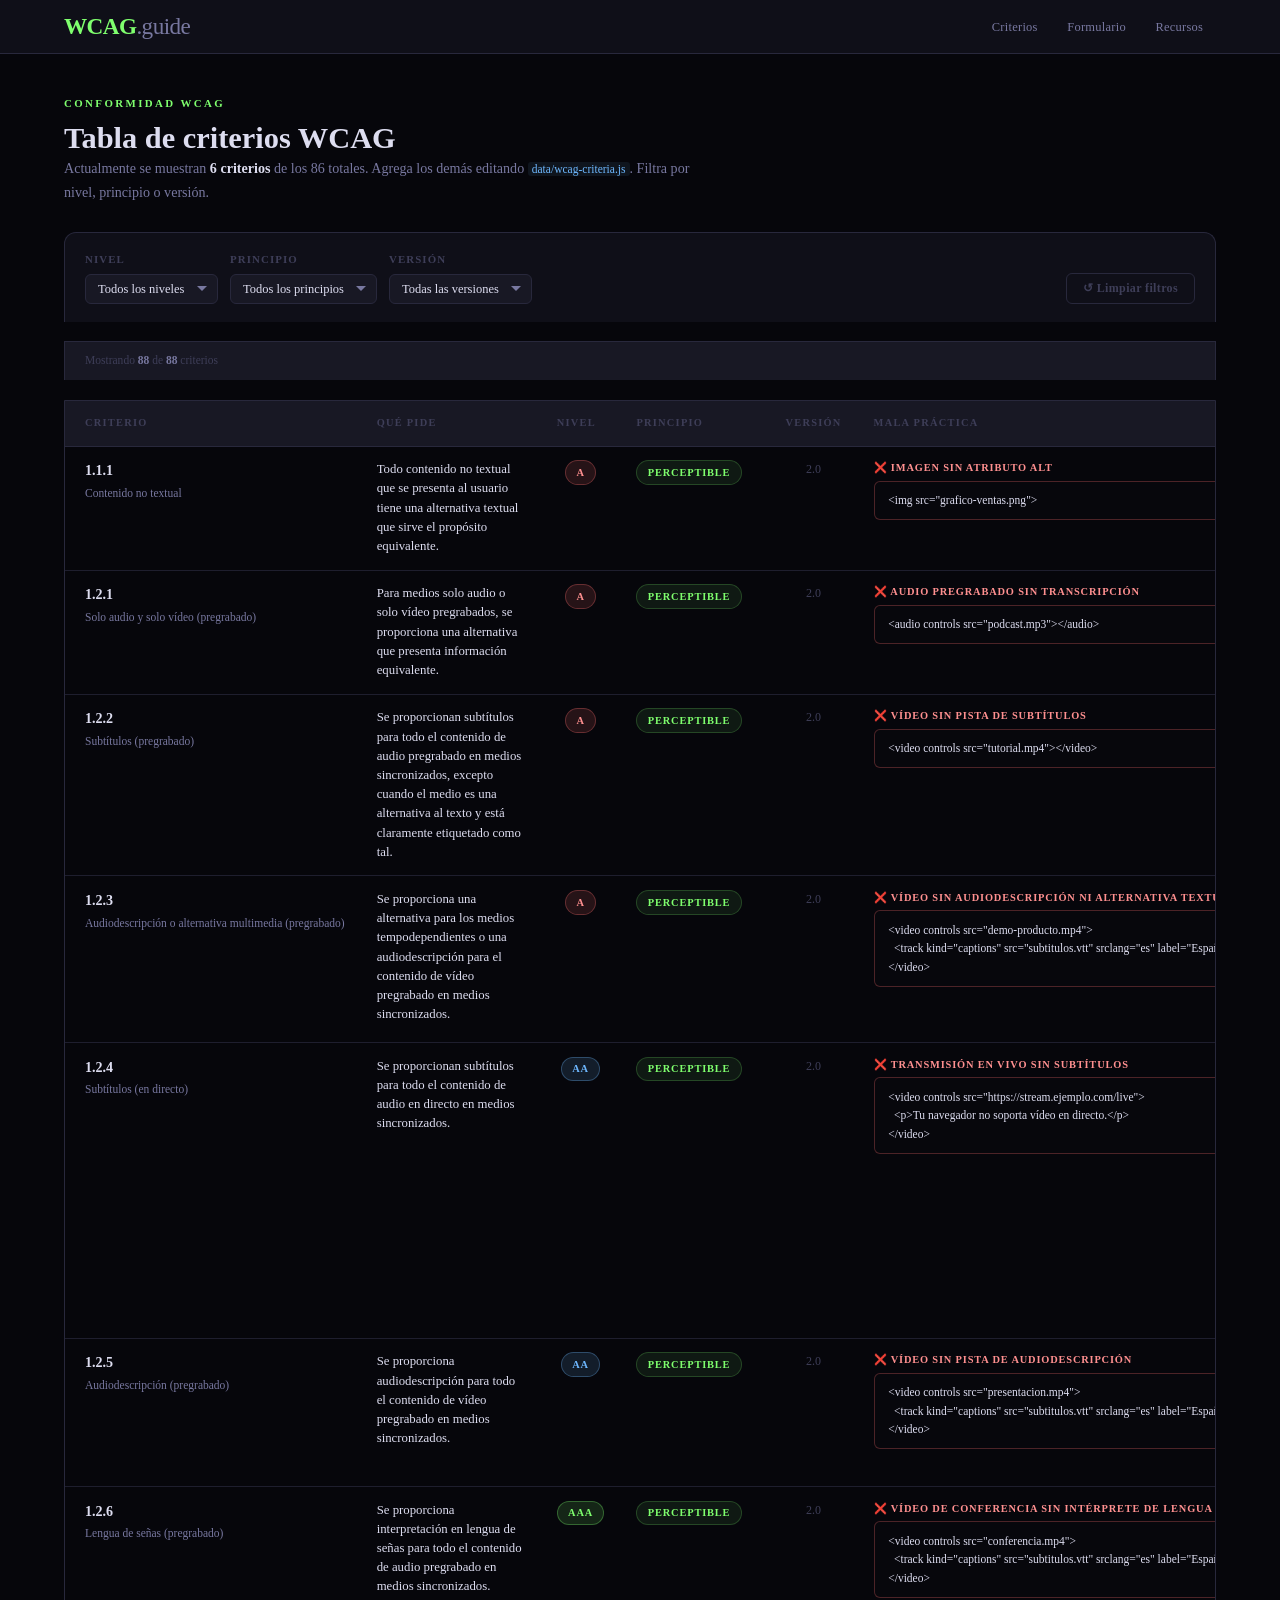
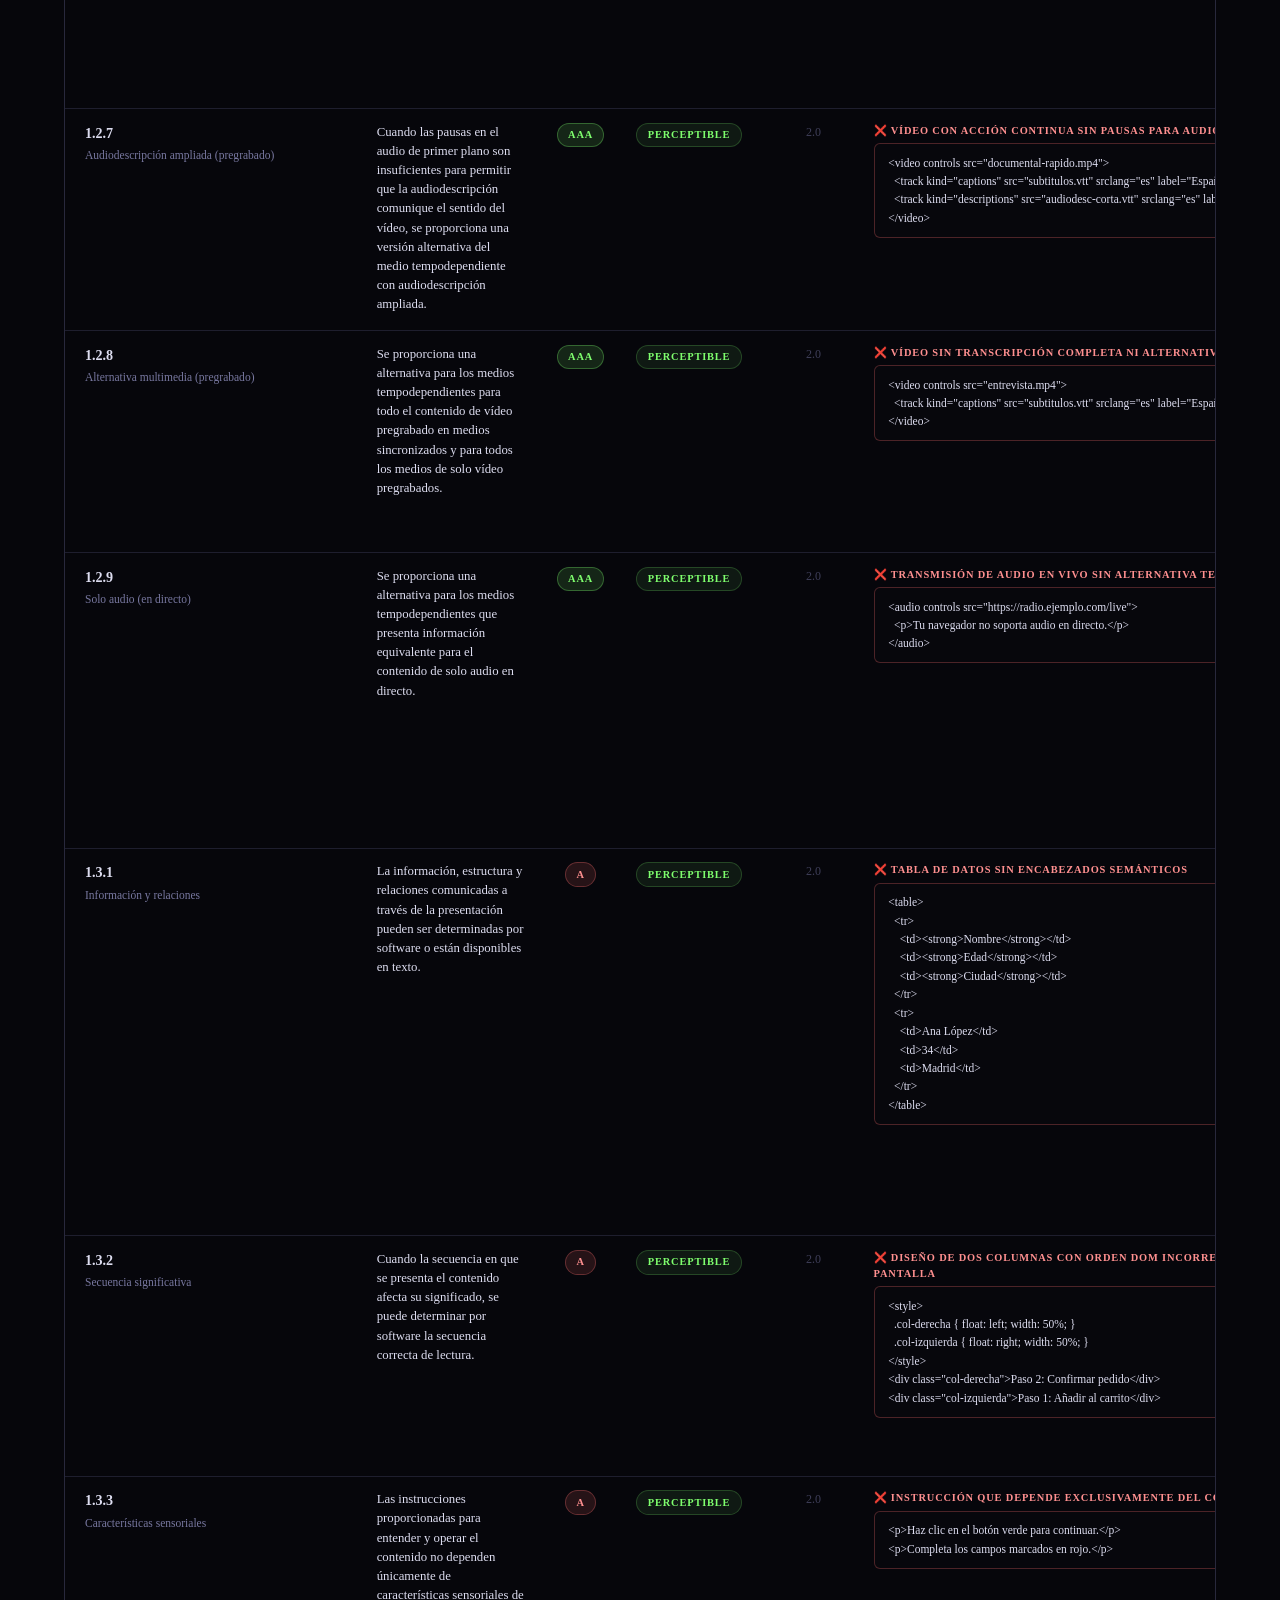
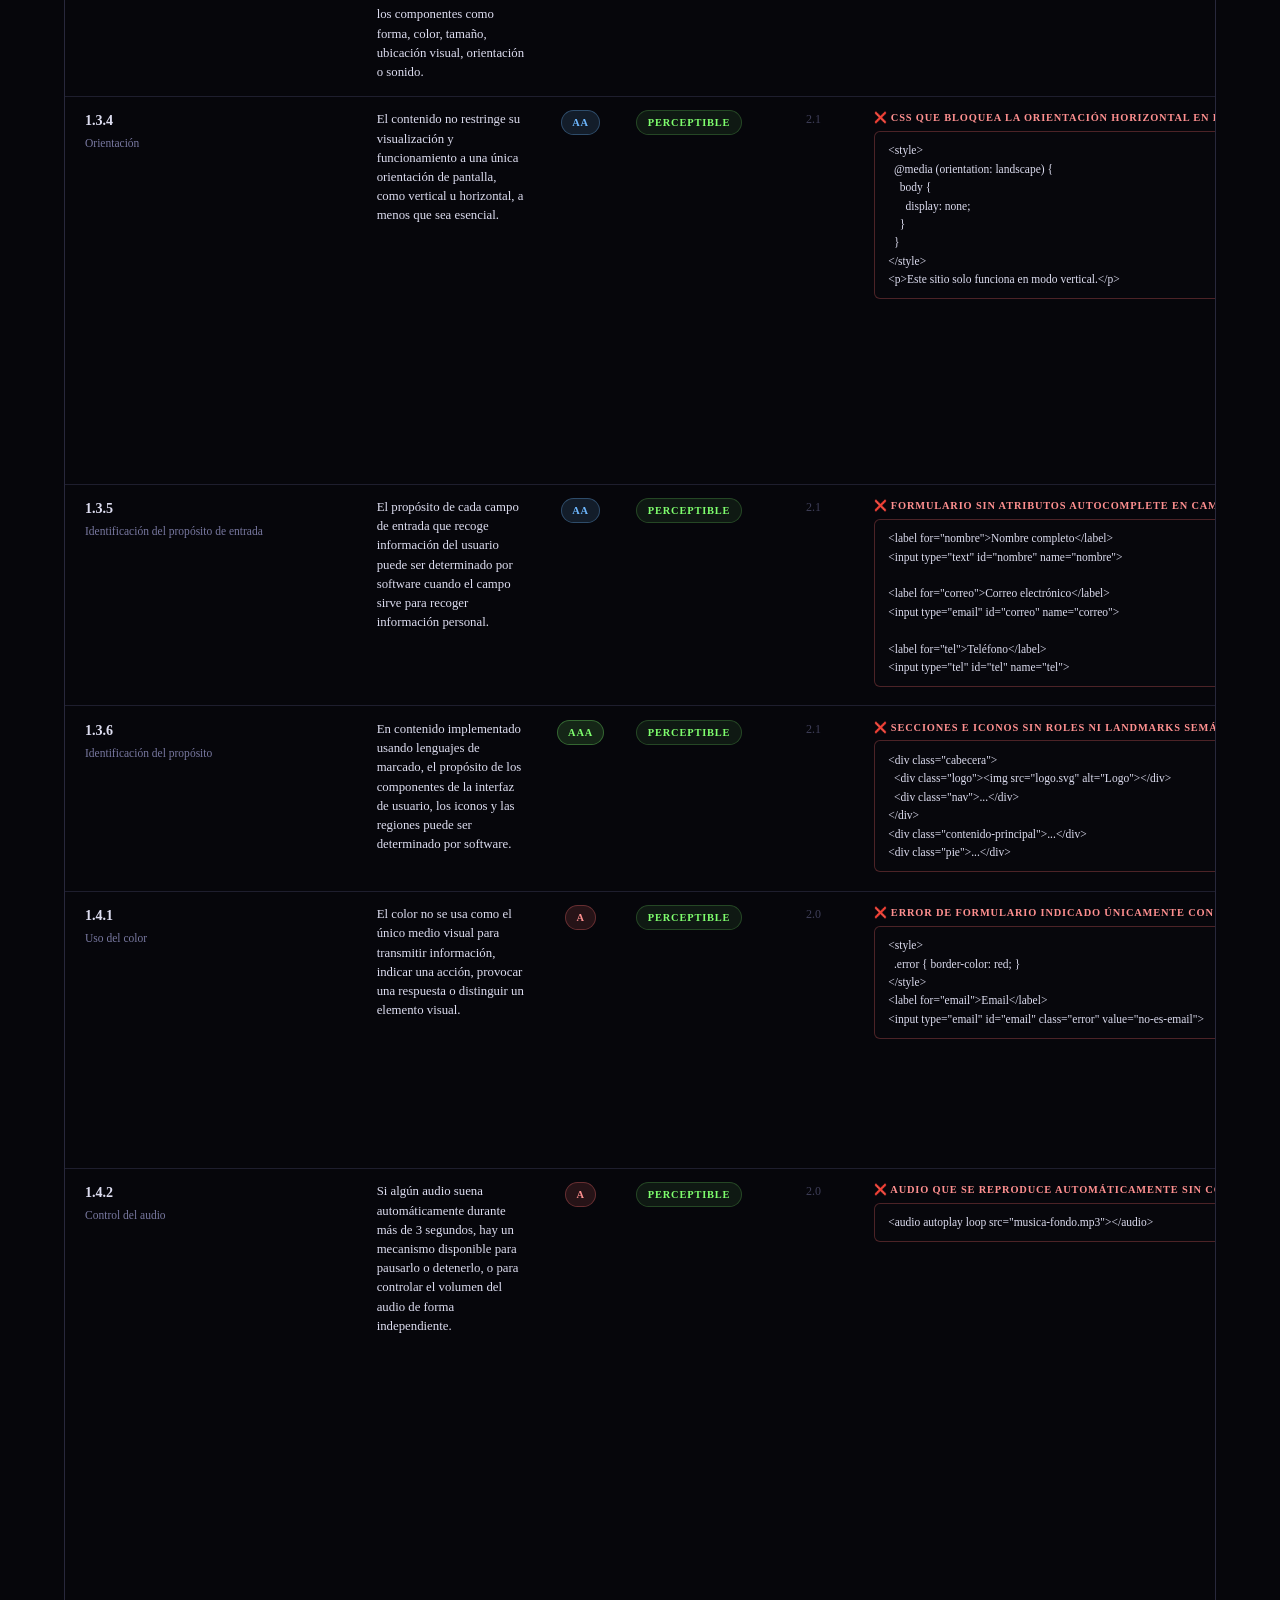
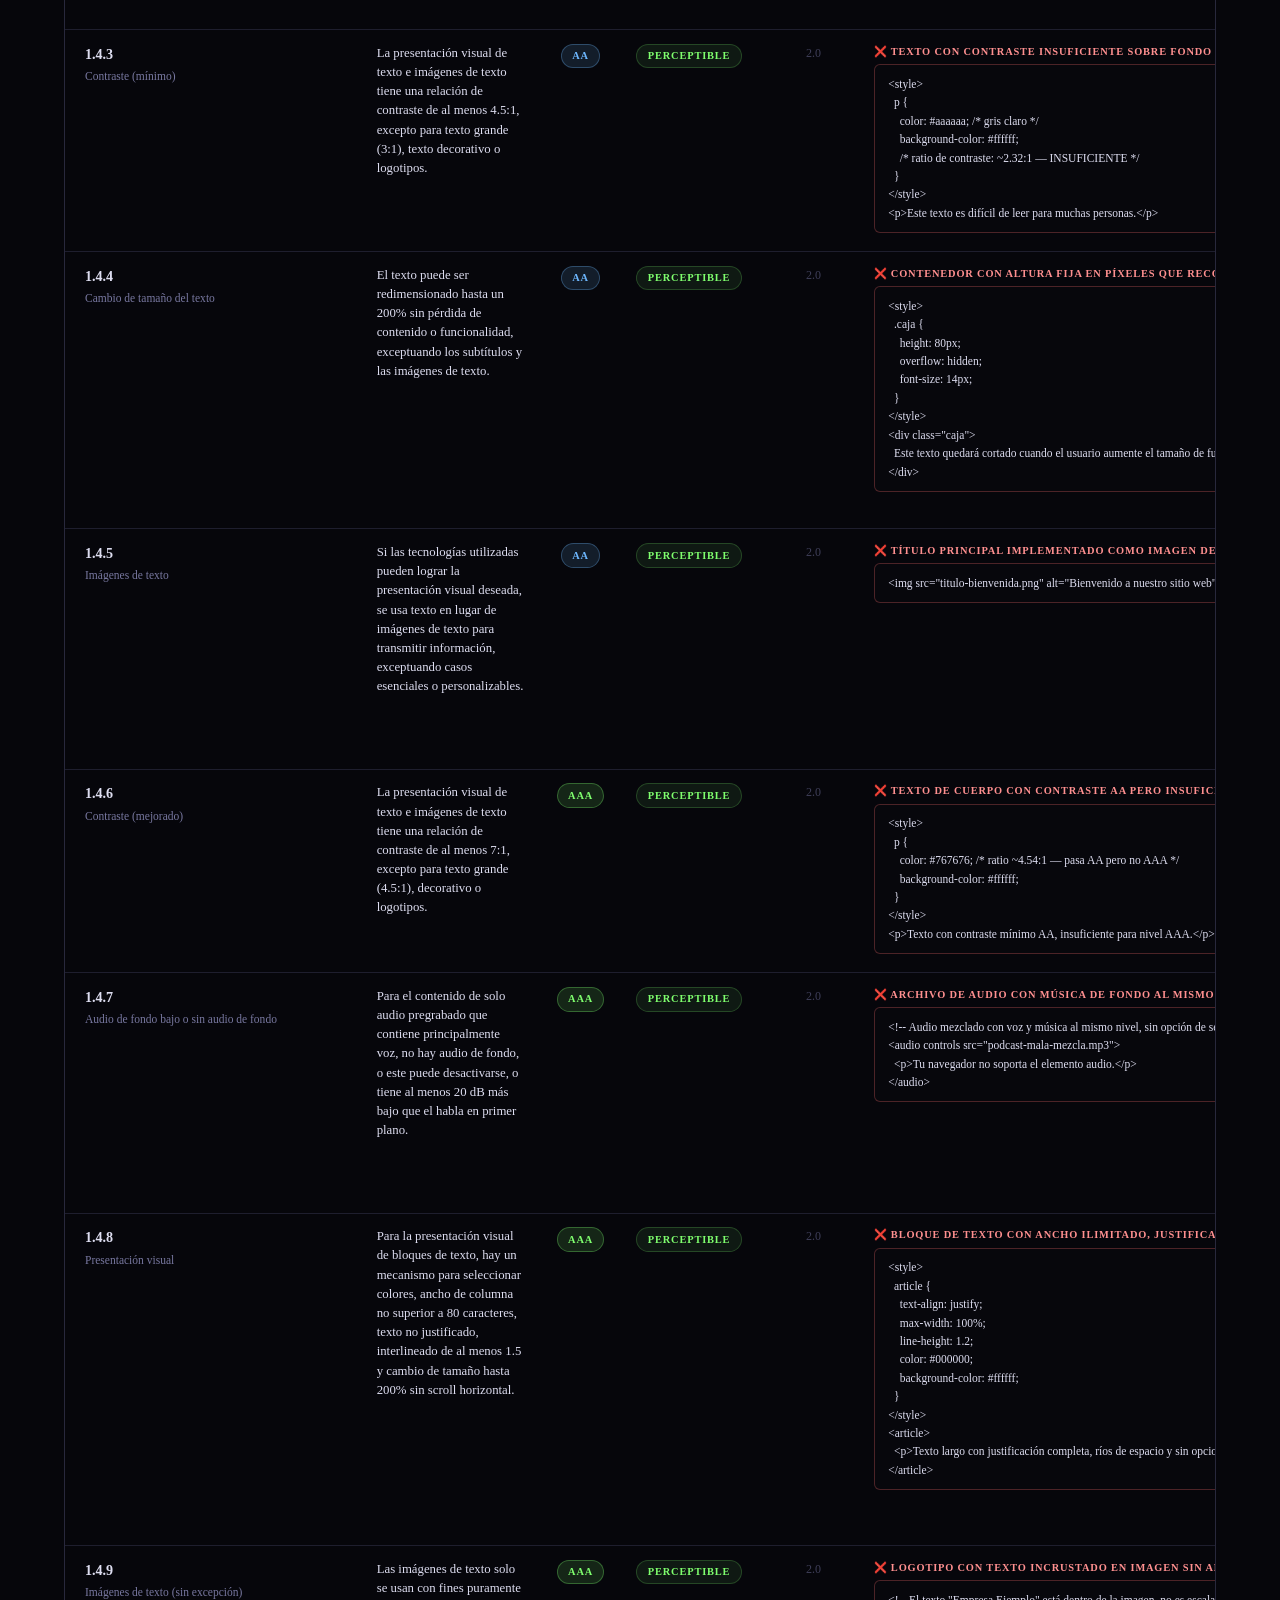
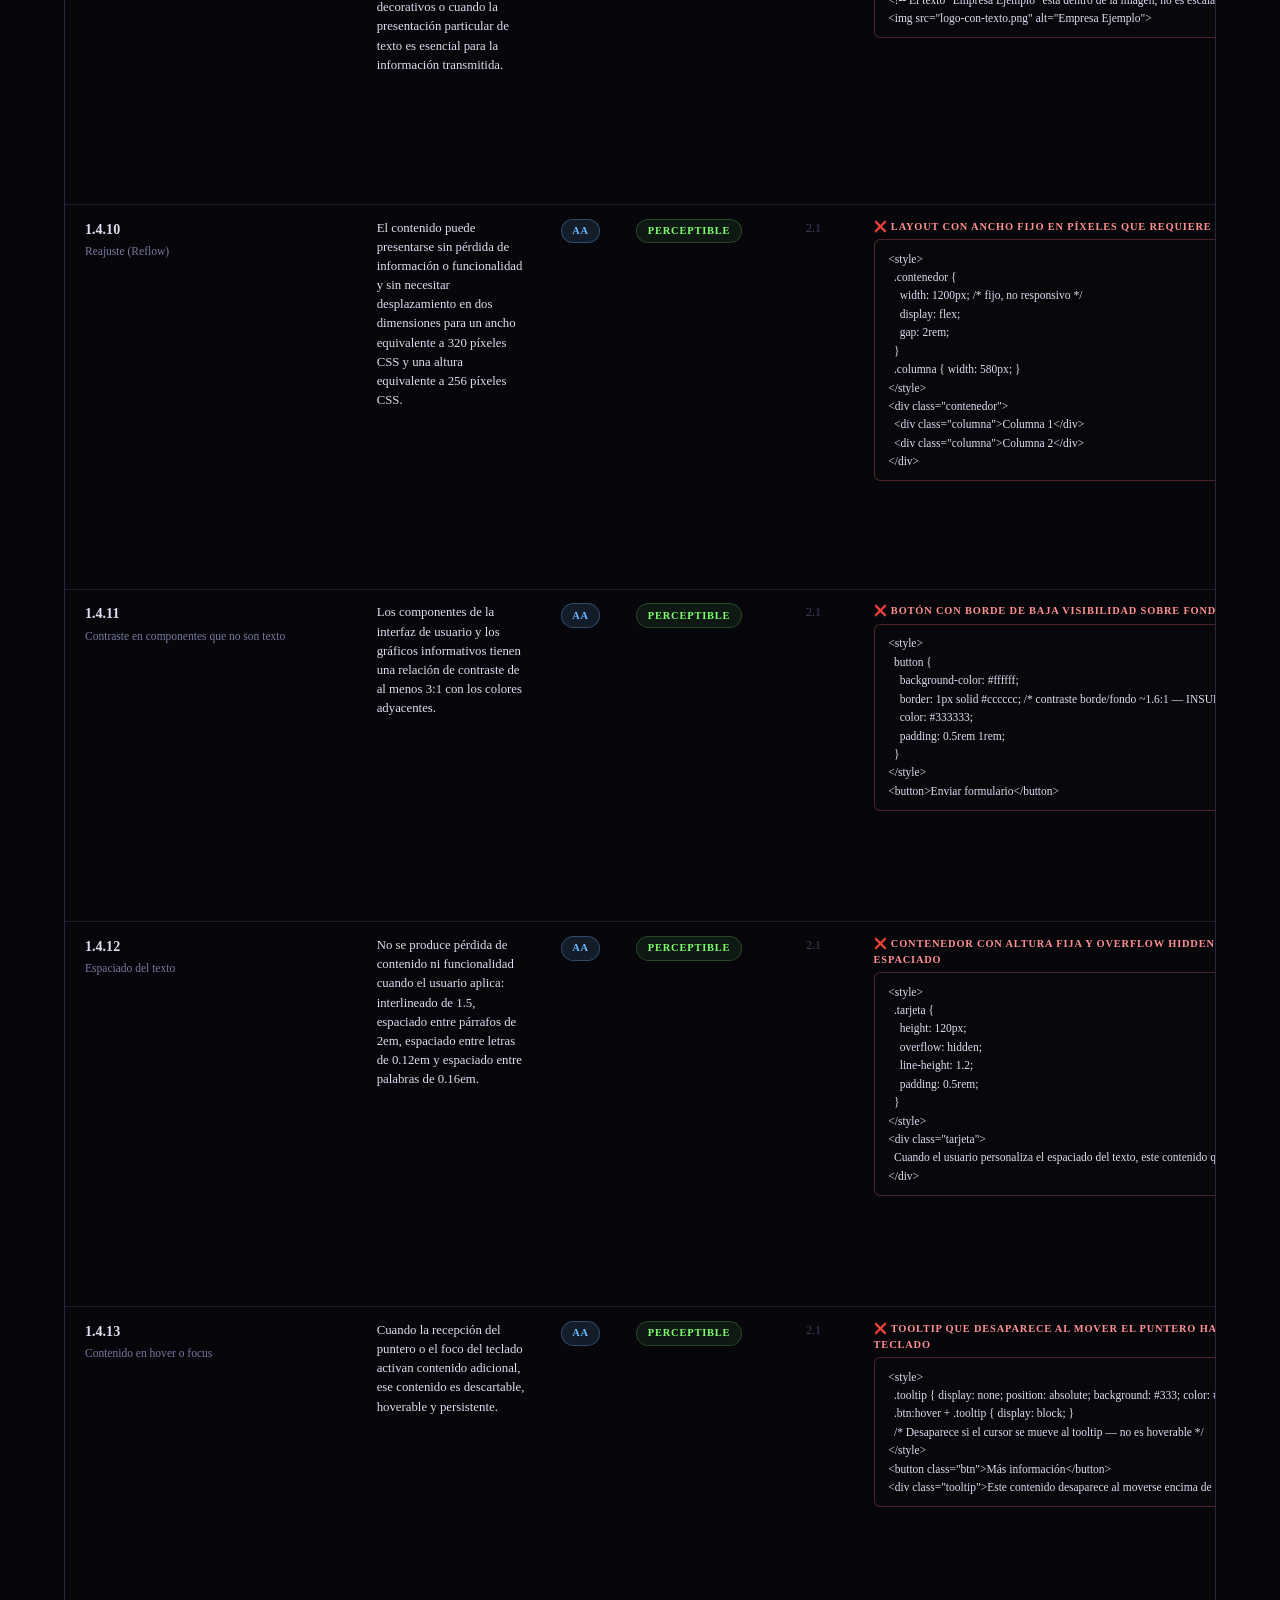
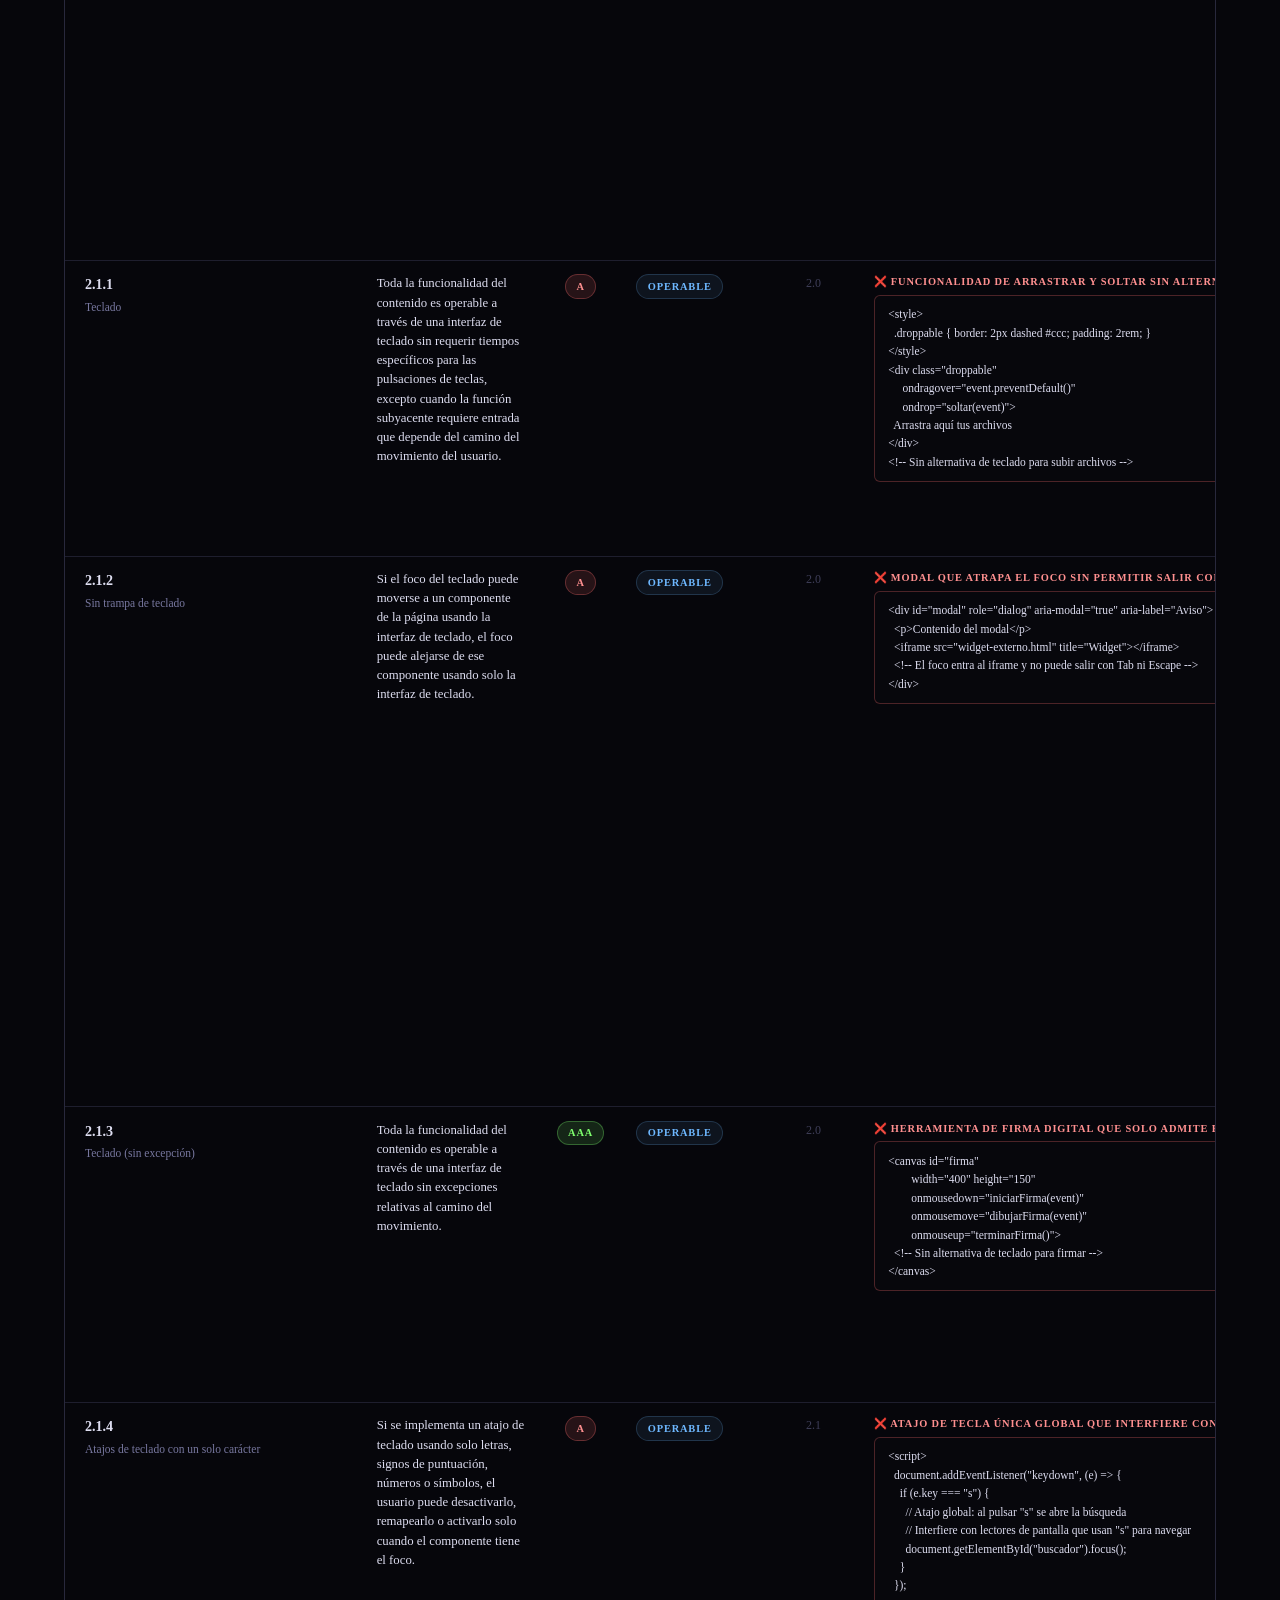
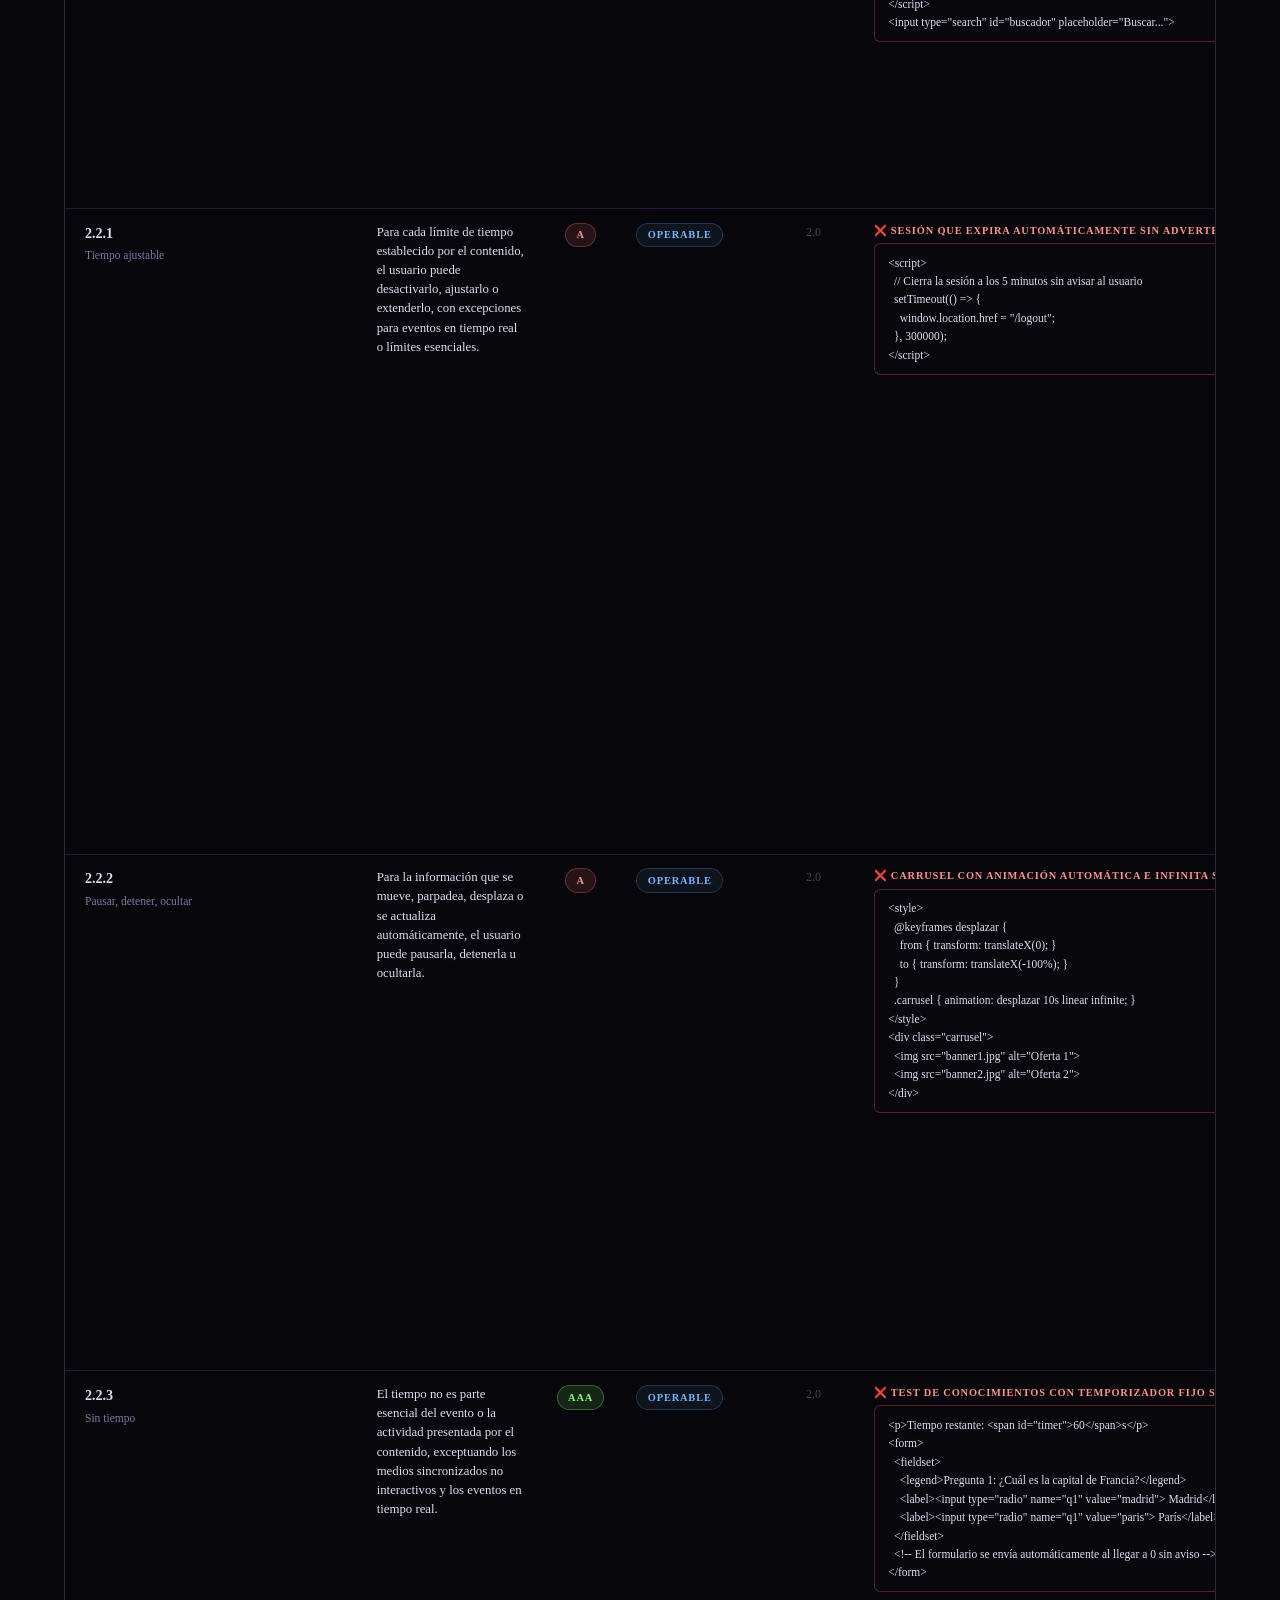
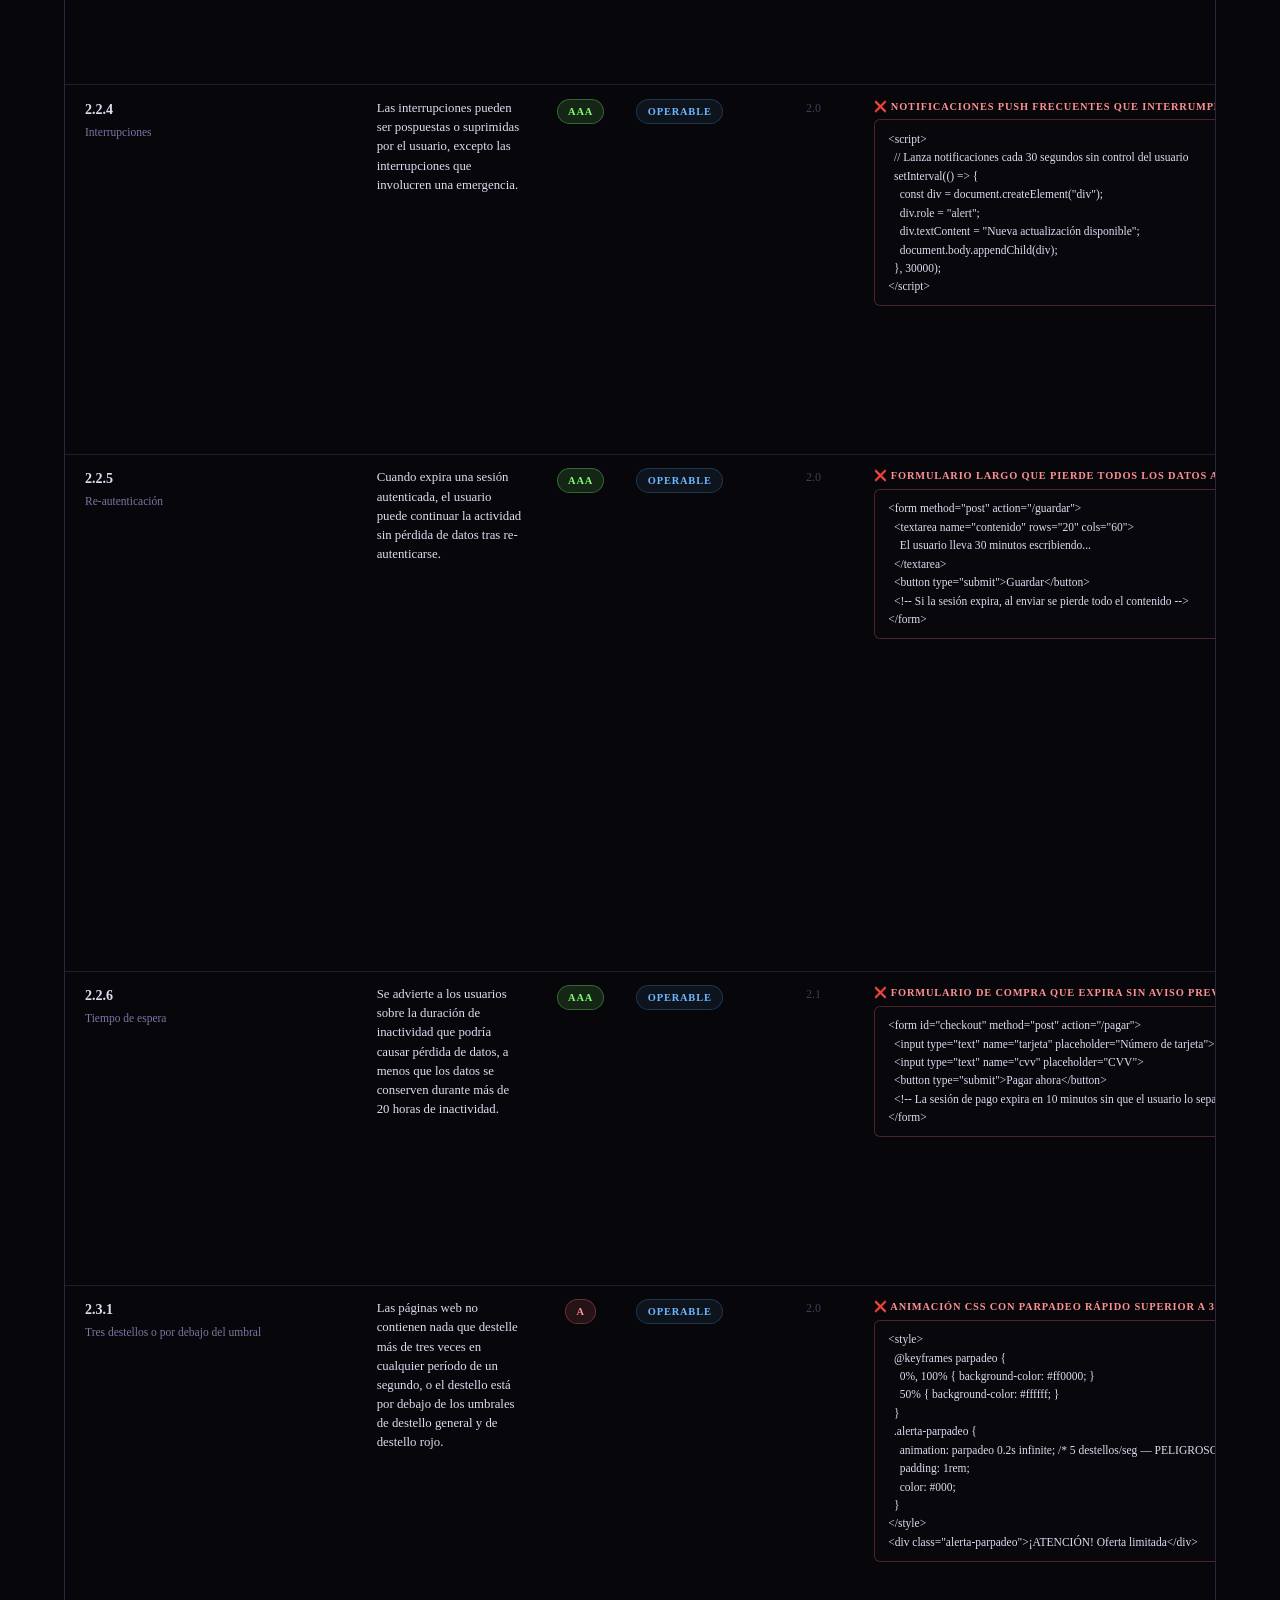
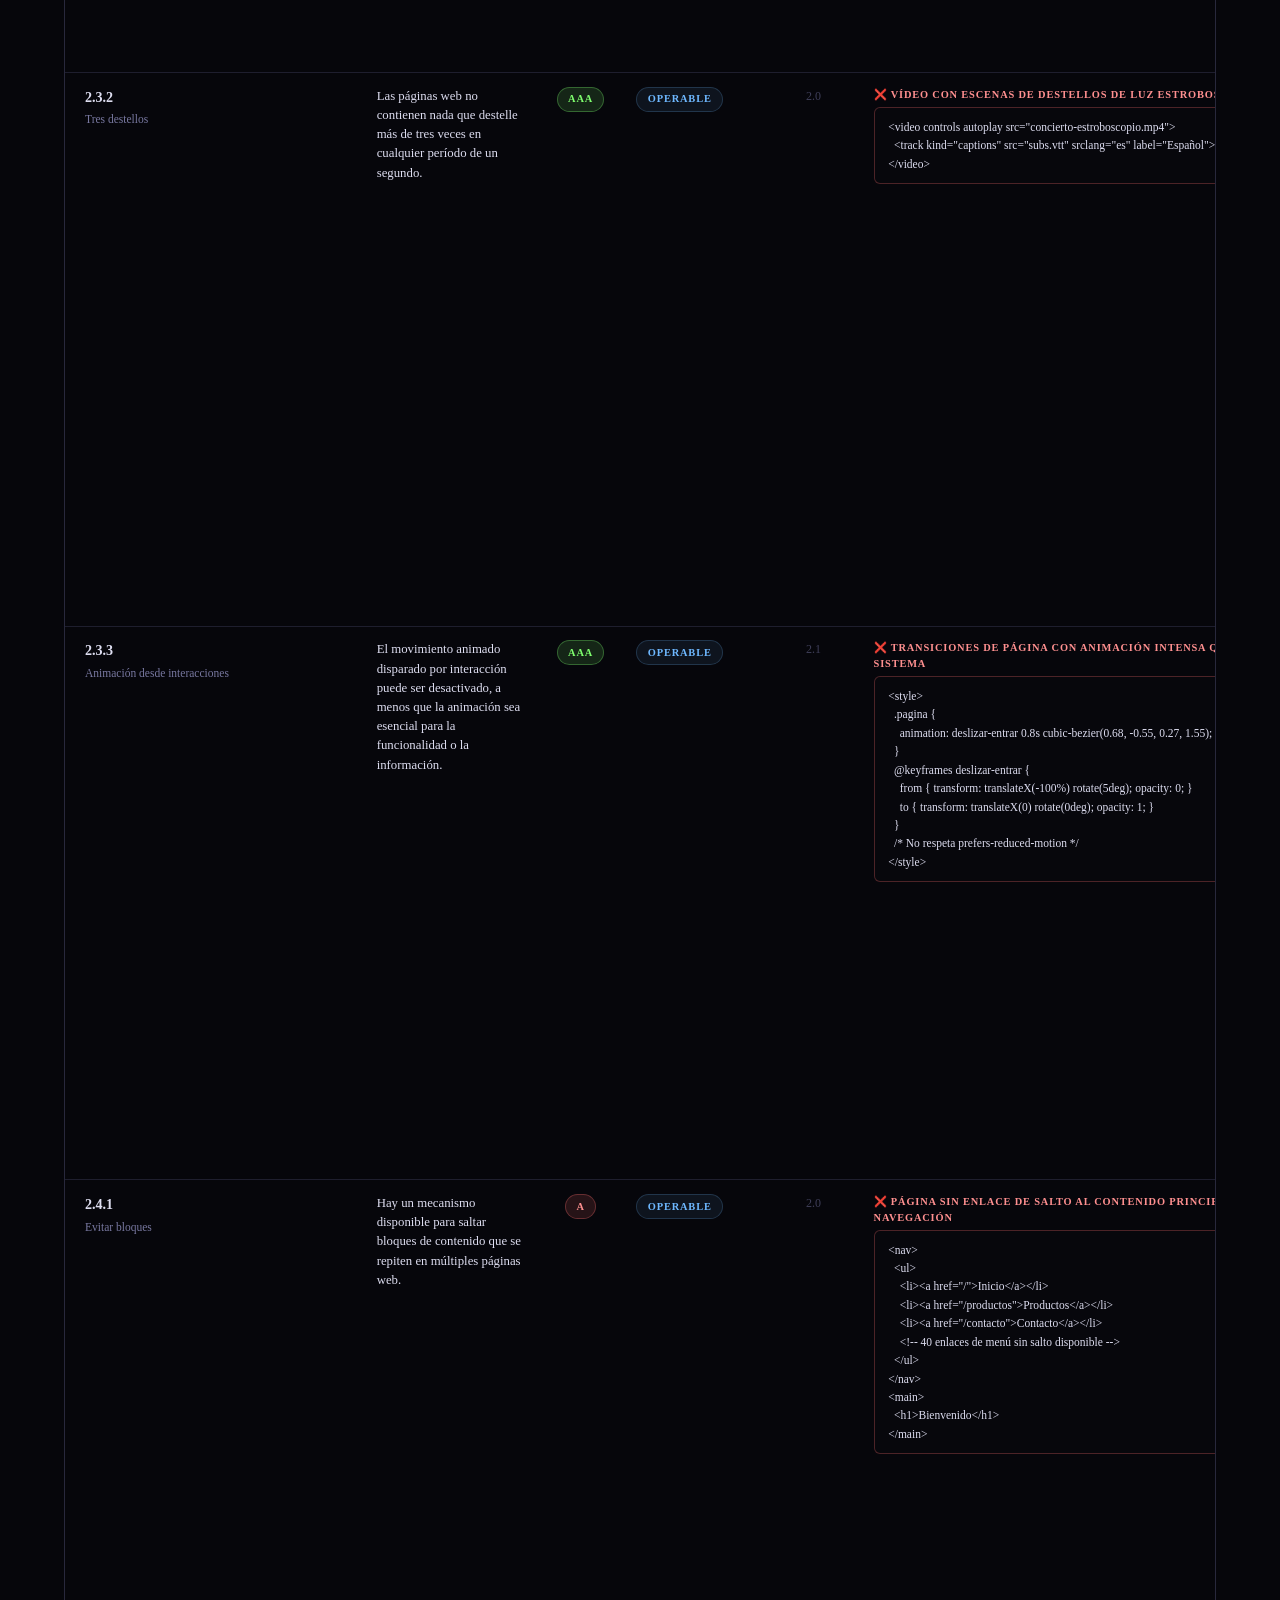
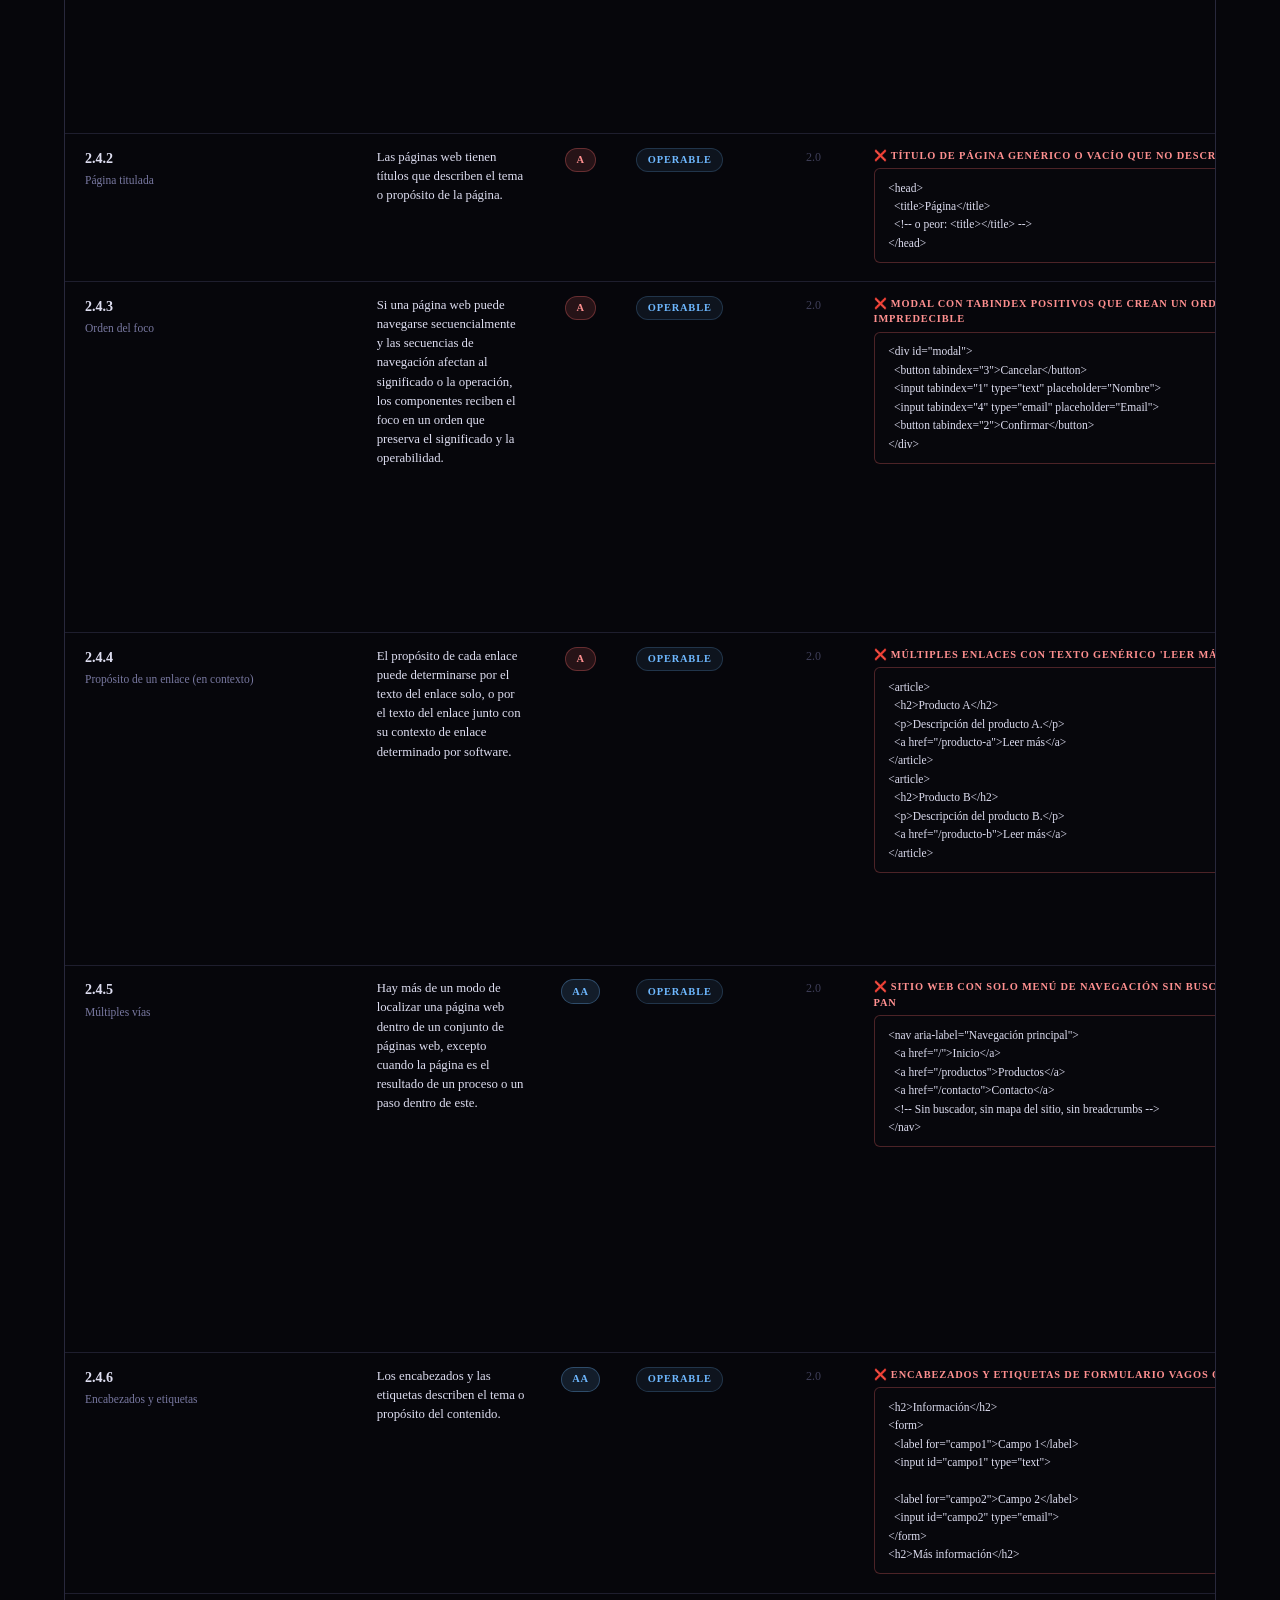
==== index.html @ 3e1c7b88 "Git" ====
<!DOCTYPE html>
<html lang="es">
<head>
  <meta charset="UTF-8" />
  <meta name="viewport" content="width=device-width, initial-scale=1.0" />
  <title>WCAG — Guía de Accesibilidad Web</title>
  <meta name="description" content="Guía interactiva de criterios WCAG con ejemplos de buenas y malas prácticas, filtros por nivel, principio y versión." />

  <!-- Fonts -->
  <link rel="preconnect" href="https://fonts.googleapis.com" />
  <link
    href="https://fonts.googleapis.com/css2?family=Space+Mono:wght@400;700&family=Fraunces:ital,opsz,wght@0,9..144,300;0,9..144,700;1,9..144,400&display=swap"
    rel="stylesheet"
  />

  <!-- CSS — orden importa -->
  <link rel="stylesheet" href="css/base.css" />
  <link rel="stylesheet" href="css/layout.css" />
  <link rel="stylesheet" href="css/components.css" />
  <link rel="stylesheet" href="css/table.css" />
</head>
<body>

  <!-- SKIP LINK (accesibilidad: salta la nav al contenido) -->
  <a class="skip-link" href="#main-content">Saltar al contenido principal</a>

  <!-- SLOTS — cada div se rellena via fetch() en loader.js -->
  <div id="slot-header"></div>

  <main id="main-content">
    <div id="slot-criterios"></div>
    <div id="slot-formulario"></div>
    <div id="slot-recursos"></div>
  </main>

  <div id="slot-footer"></div>

  <!--
    ORDEN DE SCRIPTS — importante:
    1. wcag-criteria.js  → define la constante global WCAG_CRITERIA
    2. filters.js        → lee WCAG_CRITERIA, renderiza filas, maneja filtros
    3. form.js           → maneja el formulario de contacto
    4. loader.js         → fetch de secciones HTML, llama a initFilters() e initForm()
  -->
  <script src="data/wcag-criteria.js"></script>
  <script src="js/filters.js"></script>
  <script src="js/form.js"></script>
  <script src="js/loader.js"></script>

</body>
</html>
---- css/base.css ----
/* ============================================================
   BASE.CSS — Variables, reset, tipografía global
   ============================================================ */

:root {
  /* Colores */
  --bg:          #06060b;
  --surface:     #0f0f18;
  --surface2:    #181824;
  --surface3:    #20202f;
  --border:      #28283c;
  --border-soft: #1e1e2e;

  --accent:      #7fff6e;   /* verde — Perceptible */
  --accent2:     #6eb8ff;   /* azul  — Operable    */
  --accent3:     #ff6e9c;   /* rosa  — Comprensible */
  --accent4:     #ffd46e;   /* oro   — Robusto      */
  --accent-dim:  rgba(127,255,110,.12);

  --text:        #ddddf0;
  --text-muted:  #7878a0;
  --text-dim:    #3e3e58;

  /* Tipografía */
  /* --font-mono:   'Space Mono', monospace;
  --font-serif:  'Fraunces', serif;  */
  --font-main: 'Outfit', sans-serif;

  /* Miscelánea */
  --radius:      6px;
  --radius-lg:   12px;
  --shadow:      0 8px 32px rgba(0,0,0,.55);
  --transition:  .2s ease;
}

/* Reset */
*, *::before, *::after {
  box-sizing: border-box;
  margin: 0;
  padding: 0;
}

html {
  scroll-behavior: smooth;
  -webkit-text-size-adjust: 100%;
}

body {
  background: var(--bg);
  color: var(--text);
  font-family: var(--font-mono);
  font-size: 15px;
  line-height: 1.7;
  min-height: 100vh;
}

/* Tipografía base */
h1 {
  font-family: var(--font-serif);
  font-size: clamp(2rem, 5vw, 3.4rem);
  font-weight: 700;
  line-height: 1.1;
  letter-spacing: -.02em;
}

h2 {
  font-family: var(--font-serif);
  font-size: clamp(1.3rem, 3vw, 1.9rem);
  font-weight: 700;
  line-height: 1.2;
  color: var(--text);
}

h3 {
  font-size: .95rem;
  font-weight: 700;
  color: var(--accent2);
  letter-spacing: .02em;
}

p {
  color: var(--text-muted);
  margin-bottom: .75rem;
}

p:last-child { margin-bottom: 0; }

a {
  color: var(--accent2);
  text-decoration: none;
  transition: color var(--transition);
}
a:hover { text-decoration: underline; }
a:focus-visible {
  outline: 2px solid var(--accent2);
  outline-offset: 3px;
  border-radius: 3px;
}

code {
  font-family: var(--font-mono);
  font-size: .82em;
  background: rgba(110,184,255,.08);
  color: var(--accent2);
  padding: .1em .35em;
  border-radius: 3px;
}

/* Utilidades */
.sr-only {
  position: absolute;
  width: 1px; height: 1px;
  padding: 0; margin: -1px;
  overflow: hidden;
  clip: rect(0,0,0,0);
  white-space: nowrap;
  border: 0;
}

.section-label {
  display: block;
  font-size: .68rem;
  letter-spacing: .22em;
  text-transform: uppercase;
  color: var(--accent);
  margin-bottom: .5rem;
  font-weight: 700;
}

/* Skip link */
.skip-link {
  position: absolute;
  top: -120px;
  left: 1rem;
  background: var(--accent);
  color: #000;
  padding: .6rem 1.3rem;
  border-radius: var(--radius);
  font-weight: 700;
  font-family: var(--font-mono);
  font-size: .85rem;
  z-index: 9999;
  transition: top .2s;
}
.skip-link:focus {
  top: 1rem;
  outline: 3px solid var(--accent2);
  outline-offset: 3px;
  text-decoration: none;
}

/* Loading skeleton */
.loading-slot {
  min-height: 120px;
  background: linear-gradient(90deg, var(--surface) 25%, var(--surface2) 50%, var(--surface) 75%);
  background-size: 200% 100%;
  animation: shimmer 1.4s infinite;
  border-radius: var(--radius-lg);
  margin: 1rem 0;
}
@keyframes shimmer {
  0%   { background-position: 200% 0; }
  100% { background-position: -200% 0; }
}
---- css/layout.css ----
/* ============================================================
   LAYOUT.CSS — Header, nav, main, footer, section wrappers
   ============================================================ */

/* ── Header ── */
.site-header {
  background: var(--surface);
  border-bottom: 1px solid var(--border);
  position: sticky;
  top: 0;
  z-index: 100;
  backdrop-filter: blur(10px);
}

.header-inner {
  max-width: 1200px;
  margin: 0 auto;
  padding: .85rem 1.5rem;
  display: flex;
  align-items: center;
  justify-content: space-between;
  gap: 1rem;
  flex-wrap: wrap;
}

.site-logo {
  font-family: var(--font-serif);
  font-size: 1.45rem;
  font-weight: 700;
  color: var(--accent);
  text-decoration: none;
  letter-spacing: -.025em;
  line-height: 1;
}
.site-logo:hover { text-decoration: none; color: var(--accent); }
.site-logo span { color: var(--text-muted); font-weight: 300; }

.site-nav ul {
  list-style: none;
  display: flex;
  gap: .25rem;
  flex-wrap: wrap;
}

.site-nav a {
  color: var(--text-muted);
  text-decoration: none;
  padding: .35rem .8rem;
  border-radius: var(--radius);
  font-size: .78rem;
  letter-spacing: .02em;
  transition: color var(--transition), background var(--transition);
}
.site-nav a:hover {
  color: var(--accent);
  background: rgba(127,255,110,.07);
  text-decoration: none;
}
.site-nav a:focus-visible {
  outline: 2px solid var(--accent);
  outline-offset: 2px;
  color: var(--accent);
}

/* ── Main ── */
#main-content {
  max-width: 1200px;
  margin: 0 auto;
  padding: 2.5rem 1.5rem 5rem;
  display: flex;
  flex-direction: column;
  gap: 4rem;
}

/* ── Section ── */
.page-section {
  display: flex;
  flex-direction: column;
  gap: 1.2rem;
}

.section-header {
  margin-bottom: .5rem;
}
.section-header p {
  max-width: 640px;
  font-size: .88rem;
}

/* ── Footer ── */
.site-footer {
  background: var(--surface);
  border-top: 1px solid var(--border);
  padding: 2.5rem 1.5rem;
}

.footer-inner {
  max-width: 1200px;
  margin: 0 auto;
  display: flex;
  flex-direction: column;
  align-items: center;
  gap: .75rem;
  text-align: center;
}

.footer-inner p {
  font-size: .78rem;
  color: var(--text-dim);
  margin: 0;
}

.footer-links {
  display: flex;
  gap: 1.5rem;
  flex-wrap: wrap;
  justify-content: center;
}

.footer-links a {
  font-size: .78rem;
  color: var(--text-muted);
}
.footer-links a:hover { color: var(--accent2); }

.footer-badge {
  display: inline-flex;
  align-items: center;
  gap: .4rem;
  background: var(--surface2);
  border: 1px solid var(--border);
  border-radius: 999px;
  padding: .3rem .9rem;
  font-size: .7rem;
  color: var(--text-dim);
}

@media (max-width: 640px) {
  .header-inner { padding: .75rem 1rem; }
  #main-content  { padding: 1.5rem 1rem 4rem; }
}
---- css/components.css ----
/* ============================================================
   COMPONENTS.CSS — Botones, formulario, cards, badges, links
   ============================================================ */

/* ── Botones ── */
.btn {
  display: inline-flex;
  align-items: center;
  justify-content: center;
  gap: .4rem;
  cursor: pointer;
  border: none;
  border-radius: var(--radius);
  padding: .65rem 1.5rem;
  font-family: var(--font-mono);
  font-size: .82rem;
  font-weight: 700;
  letter-spacing: .03em;
  text-decoration: none;
  transition: background var(--transition), transform .12s, box-shadow var(--transition), border-color var(--transition);
  white-space: nowrap;
}
.btn:focus-visible {
  outline: 3px solid var(--accent);
  outline-offset: 3px;
}

.btn-primary {
  background: var(--accent);
  color: #000;
}
.btn-primary:hover {
  background: #a0ff92;
  transform: translateY(-1px);
  box-shadow: 0 6px 20px rgba(127,255,110,.28);
  text-decoration: none;
  color: #000;
}

.btn-secondary {
  background: transparent;
  color: var(--text-muted);
  border: 1px solid var(--border);
}
.btn-secondary:hover {
  border-color: var(--text-muted);
  color: var(--text);
  text-decoration: none;
}

.btn-ghost {
  background: transparent;
  color: var(--text-dim);
  border: 1px solid var(--border);
  font-size: .75rem;
  padding: .45rem 1rem;
}
.btn-ghost:hover {
  border-color: var(--accent3);
  color: var(--accent3);
}
.btn-ghost:focus-visible { outline-color: var(--accent3); }

.btn-row {
  display: flex;
  gap: .75rem;
  flex-wrap: wrap;
  align-items: center;
}

/* ── Card ── */
.card {
  background: var(--surface);
  border: 1px solid var(--border);
  border-radius: var(--radius-lg);
  padding: 1.75rem;
  transition: border-color var(--transition);
}
.card:hover { border-color: var(--border-soft); }

/* ── Form ── */
.form-grid {
  display: grid;
  grid-template-columns: 1fr 1fr;
  gap: 1.25rem;
}
@media (max-width: 580px) {
  .form-grid { grid-template-columns: 1fr; }
}

.field {
  display: flex;
  flex-direction: column;
  gap: .4rem;
}
.field-full { grid-column: 1 / -1; }

.field label {
  font-size: .75rem;
  font-weight: 700;
  letter-spacing: .06em;
  color: var(--text-muted);
  text-transform: uppercase;
}

.field input,
.field select,
.field textarea {
  background: var(--surface2);
  border: 1px solid var(--border);
  border-radius: var(--radius);
  padding: .65rem .95rem;
  color: var(--text);
  font-family: var(--font-mono);
  font-size: .85rem;
  transition: border-color var(--transition), box-shadow var(--transition);
  width: 100%;
}
.field input::placeholder,
.field textarea::placeholder { color: var(--text-dim); }

.field input:focus,
.field select:focus,
.field textarea:focus {
  outline: none;
  border-color: var(--accent2);
  box-shadow: 0 0 0 3px rgba(110,184,255,.18);
}

.field input[aria-invalid="true"],
.field textarea[aria-invalid="true"] {
  border-color: var(--accent3);
  box-shadow: 0 0 0 3px rgba(255,110,156,.15);
}

.field textarea {
  resize: vertical;
  min-height: 100px;
}

.field select {
  cursor: pointer;
  appearance: none;
  background-image: url("data:image/svg+xml,%3Csvg xmlns='http://www.w3.org/2000/svg' width='12' height='12' viewBox='0 0 12 12'%3E%3Cpath fill='%237878a0' d='M6 8L1 3h10z'/%3E%3C/svg%3E");
  background-repeat: no-repeat;
  background-position: right .85rem center;
  padding-right: 2.2rem;
}

.field .hint {
  font-size: .7rem;
  color: var(--text-dim);
  line-height: 1.4;
}

.field .field-error {
  font-size: .72rem;
  color: var(--accent3);
  display: none;
}
.field .field-error.visible { display: block; }

.required-note {
  font-size: .75rem;
  color: var(--text-muted);
  margin-bottom: 1.2rem;
}
.req-star { color: var(--accent3); }

.form-success {
  display: none;
  background: rgba(127,255,110,.09);
  border: 1px solid rgba(127,255,110,.28);
  border-radius: var(--radius);
  padding: 1rem 1.25rem;
  color: var(--accent);
  font-size: .85rem;
  margin-top: 1rem;
}
.form-success.visible { display: block; }

/* ── Badges ── */
.badge {
  display: inline-block;
  padding: .22rem .65rem;
  border-radius: 999px;
  font-size: .65rem;
  font-weight: 700;
  letter-spacing: .08em;
  text-transform: uppercase;
  white-space: nowrap;
}
.badge-a   { background: rgba(255,110,110,.13); color: #ff9090; border: 1px solid rgba(255,110,110,.3); }
.badge-aa  { background: rgba(110,184,255,.13); color: var(--accent2); border: 1px solid rgba(110,184,255,.3); }
.badge-aaa { background: rgba(127,255,110,.13); color: var(--accent); border: 1px solid rgba(127,255,110,.3); }

.badge-perceptible  { background: rgba(127,255,110,.08); color: var(--accent);  border: 1px solid rgba(127,255,110,.2); }
.badge-operable     { background: rgba(110,184,255,.08); color: var(--accent2); border: 1px solid rgba(110,184,255,.2); }
.badge-comprensible { background: rgba(255,110,156,.08); color: var(--accent3); border: 1px solid rgba(255,110,156,.2); }
.badge-robusto      { background: rgba(255,212,110,.08); color: var(--accent4); border: 1px solid rgba(255,212,110,.2); }

/* ── Resource links grid ── */
.links-grid {
  display: grid;
  grid-template-columns: repeat(auto-fill, minmax(210px, 1fr));
  gap: 1rem;
}

.resource-link {
  display: flex;
  align-items: center;
  gap: .75rem;
  padding: 1rem 1.1rem;
  background: var(--surface);
  border: 1px solid var(--border);
  border-radius: var(--radius);
  color: var(--accent2);
  text-decoration: none;
  font-size: .82rem;
  transition: border-color var(--transition), transform .15s, background var(--transition);
}
.resource-link:hover {
  border-color: var(--accent2);
  transform: translateY(-2px);
  background: rgba(110,184,255,.05);
  text-decoration: none;
}
.resource-link:focus-visible {
  outline: 2px solid var(--accent2);
  outline-offset: 3px;
}
.resource-link .r-icon {
  font-size: 1.25rem;
  flex-shrink: 0;
  line-height: 1;
}
.resource-link .r-label { line-height: 1.3; }
.resource-link .r-sub {
  display: block;
  font-size: .68rem;
  color: var(--text-dim);
  margin-top: .1rem;
}

/* ── Code snippet ── */
.code-snippet {
  background: #07070c;
  border: 1px solid var(--border);
  border-radius: var(--radius);
  padding: .6rem .85rem;
  font-size: .72rem;
  font-family: var(--font-mono);
  overflow-x: auto;
  white-space: pre;
  line-height: 1.6;
  margin: .3rem 0;
}
.code-bad  { border-color: rgba(255,110,110,.28); }
.code-good { border-color: rgba(127,255,110,.28); }

.code-label {
  font-size: .65rem;
  letter-spacing: .08em;
  text-transform: uppercase;
  margin-bottom: .25rem;
  font-weight: 700;
}
.code-label-bad  { color: #ff9090; }
.code-label-good { color: var(--accent); }

/* ── Tag / pill ── */
.tag {
  display: inline-block;
  background: var(--surface2);
  border: 1px solid var(--border);
  border-radius: 999px;
  padding: .2rem .65rem;
  font-size: .68rem;
  color: var(--text-muted);
  letter-spacing: .04em;
}
---- css/table.css ----
/* ============================================================
   TABLE.CSS — Tabla de criterios WCAG, filtros, paginación
   ============================================================ */

/* ── Filters bar ── */
.filters-bar {
  display: flex;
  gap: .75rem;
  flex-wrap: wrap;
  align-items: flex-end;
  padding: 1.1rem 1.25rem;
  background: var(--surface);
  border: 1px solid var(--border);
  border-radius: var(--radius-lg) var(--radius-lg) 0 0;
  border-bottom: none;
}

.filter-group {
  display: flex;
  flex-direction: column;
  gap: .3rem;
}
.filter-group label {
  font-size: .68rem;
  font-weight: 700;
  letter-spacing: .1em;
  text-transform: uppercase;
  color: var(--text-dim);
}
.filter-group select {
  background: var(--surface2);
  border: 1px solid var(--border);
  border-radius: var(--radius);
  padding: .45rem .75rem;
  color: var(--text);
  font-family: var(--font-mono);
  font-size: .78rem;
  cursor: pointer;
  appearance: none;
  background-image: url("data:image/svg+xml,%3Csvg xmlns='http://www.w3.org/2000/svg' width='10' height='10' viewBox='0 0 10 10'%3E%3Cpath fill='%237878a0' d='M5 7L0 2h10z'/%3E%3C/svg%3E");
  background-repeat: no-repeat;
  background-position: right .65rem center;
  padding-right: 2rem;
  min-width: 130px;
  transition: border-color var(--transition);
}
.filter-group select:focus {
  outline: none;
  border-color: var(--accent2);
  box-shadow: 0 0 0 2px rgba(110,184,255,.18);
}

.filters-actions {
  display: flex;
  gap: .5rem;
  align-items: flex-end;
  margin-left: auto;
}

/* ── Results meta bar ── */
.results-meta {
  display: flex;
  align-items: center;
  justify-content: space-between;
  flex-wrap: wrap;
  gap: .5rem;
  padding: .6rem 1.25rem;
  background: var(--surface2);
  border: 1px solid var(--border);
  border-bottom: none;
  font-size: .72rem;
  color: var(--text-dim);
}
.results-meta strong { color: var(--text-muted); }

/* ── Table wrapper ── */
.table-wrap {
  overflow-x: auto;
  border: 1px solid var(--border);
  border-radius: 0 0 var(--radius-lg) var(--radius-lg);
}

/* ── Table ── */
.criteria-table {
  width: 100%;
  border-collapse: collapse;
  font-size: .8rem;
}

.criteria-table thead {
  background: var(--surface2);
  position: sticky;
  top: 0;
  z-index: 2;
}
.criteria-table thead th {
  padding: .85rem 1rem;
  text-align: left;
  font-size: .65rem;
  font-weight: 700;
  letter-spacing: .12em;
  text-transform: uppercase;
  color: var(--text-dim);
  border-bottom: 1px solid var(--border);
  white-space: nowrap;
}
.criteria-table thead th:first-child { padding-left: 1.25rem; }

.criteria-table tbody tr {
  border-bottom: 1px solid var(--border-soft);
  transition: background .15s;
}
.criteria-table tbody tr:last-child { border-bottom: none; }
.criteria-table tbody tr:hover { background: var(--surface2); }
.criteria-table tbody tr[hidden] { display: none; }

.criteria-table tbody td {
  padding: .85rem 1rem;
  vertical-align: top;
  line-height: 1.5;
}
.criteria-table tbody td:first-child { padding-left: 1.25rem; }

/* Col widths */
.col-id       { width: 110px; white-space: nowrap; }
.col-que-pide { min-width: 180px; }
.col-nivel    { width: 70px;  text-align: center; }
.col-principio{ width: 130px; }
.col-version  { width: 70px;  text-align: center; font-size: .75rem; color: var(--text-dim); }
.col-mala     { width: 190px; }
.col-buena    { width: 190px; }
.col-recurso  { width: 90px;  white-space: nowrap; }

.criterio-id {
  font-weight: 700;
  font-size: .88rem;
  color: var(--text);
  display: block;
  margin-bottom: .15rem;
}
.criterio-nombre {
  font-size: .72rem;
  color: var(--text-muted);
}

.wcag-ext-link {
  display: inline-flex;
  align-items: center;
  gap: .25rem;
  font-size: .75rem;
  color: var(--accent2);
  text-decoration: none;
  padding: .3rem .6rem;
  border: 1px solid rgba(110,184,255,.2);
  border-radius: var(--radius);
  transition: border-color var(--transition), background var(--transition);
}
.wcag-ext-link:hover {
  border-color: var(--accent2);
  background: rgba(110,184,255,.07);
  text-decoration: none;
}
.wcag-ext-link:focus-visible { outline: 2px solid var(--accent2); outline-offset: 2px; }

/* ── No results ── */
.no-results {
  display: none;
  text-align: center;
  padding: 3.5rem 1rem;
  color: var(--text-dim);
  font-size: .85rem;
}
.no-results.visible { display: block; }
.no-results-icon { font-size: 2.5rem; display: block; margin-bottom: .75rem; }

/* ── Active filter chips ── */
.active-filters {
  display: flex;
  gap: .4rem;
  flex-wrap: wrap;
  margin-top: .5rem;
}
.filter-chip {
  display: inline-flex;
  align-items: center;
  gap: .3rem;
  background: rgba(110,184,255,.1);
  border: 1px solid rgba(110,184,255,.2);
  border-radius: 999px;
  padding: .2rem .65rem;
  font-size: .68rem;
  color: var(--accent2);
}

@media (max-width: 900px) {
  .col-mala,
  .col-buena { display: none; }
}
@media (max-width: 640px) {
  .col-version   { display: none; }
  .col-principio { display: none; }
}
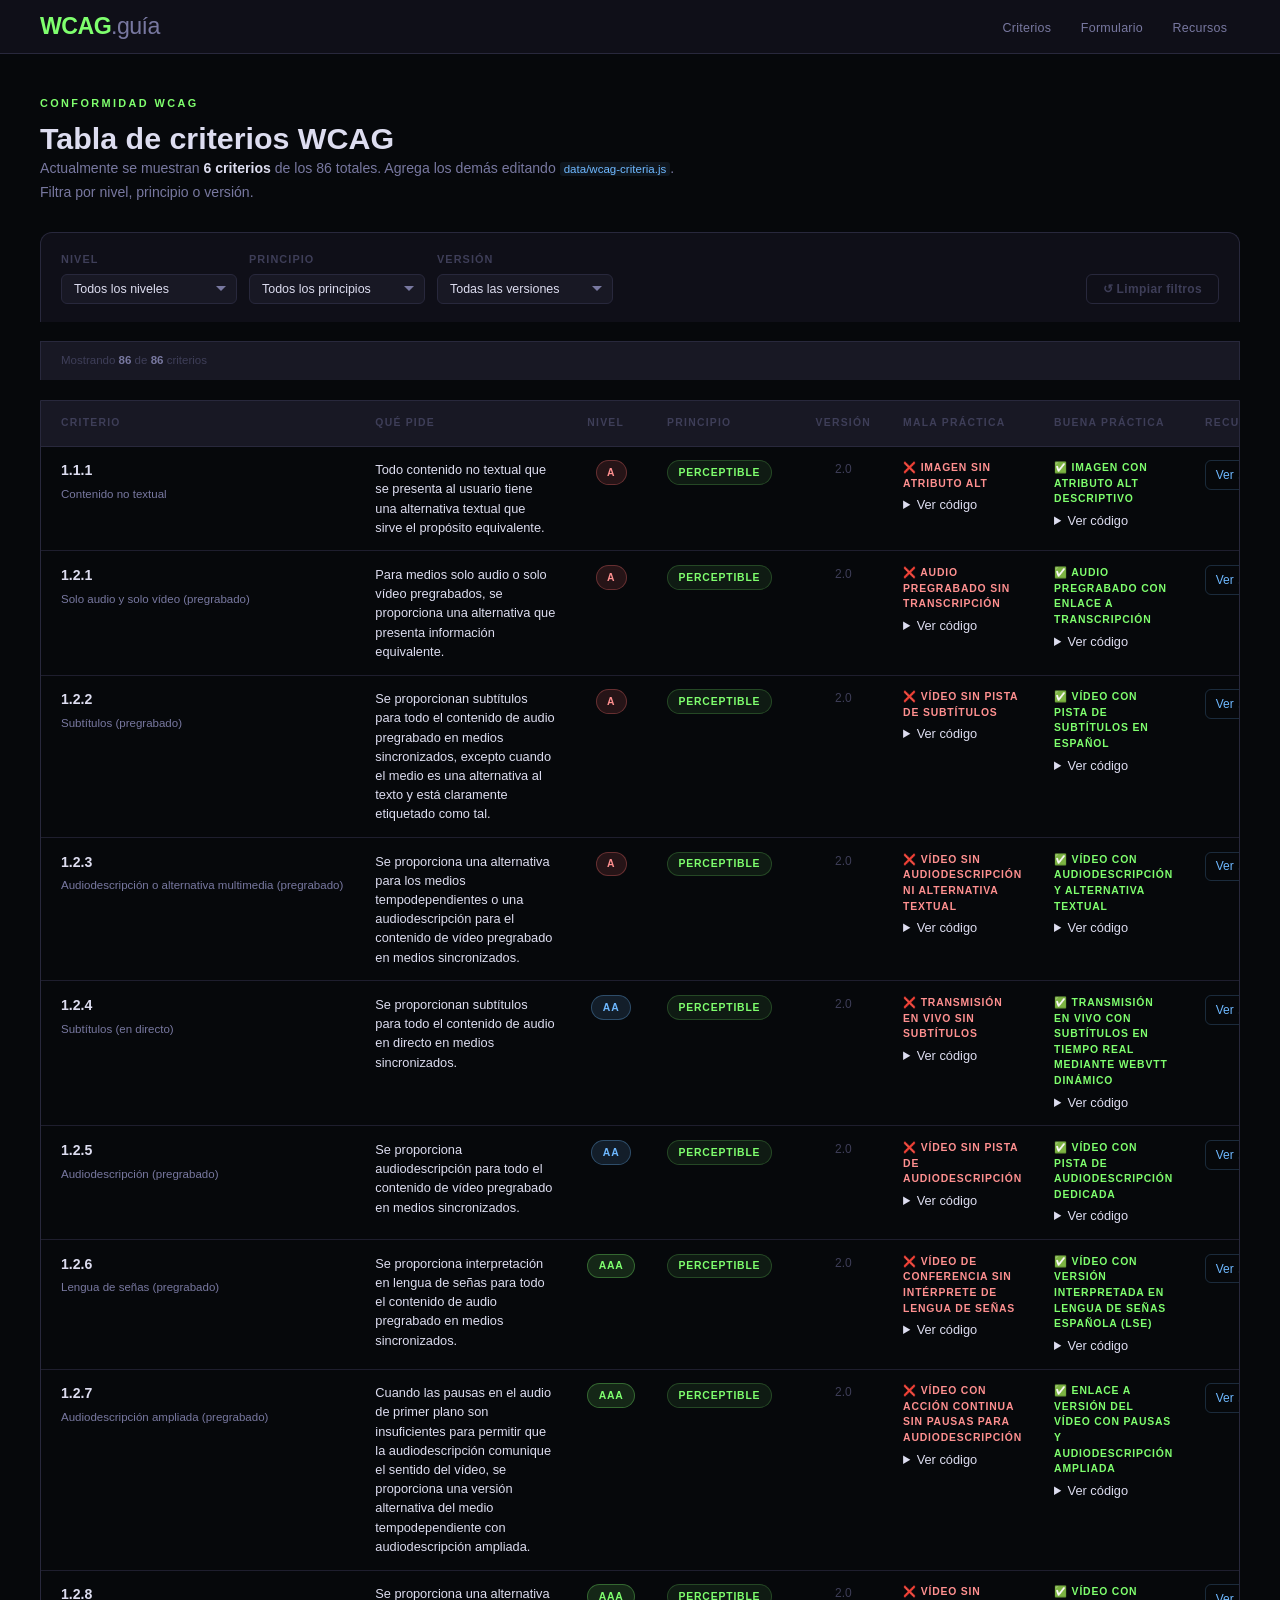
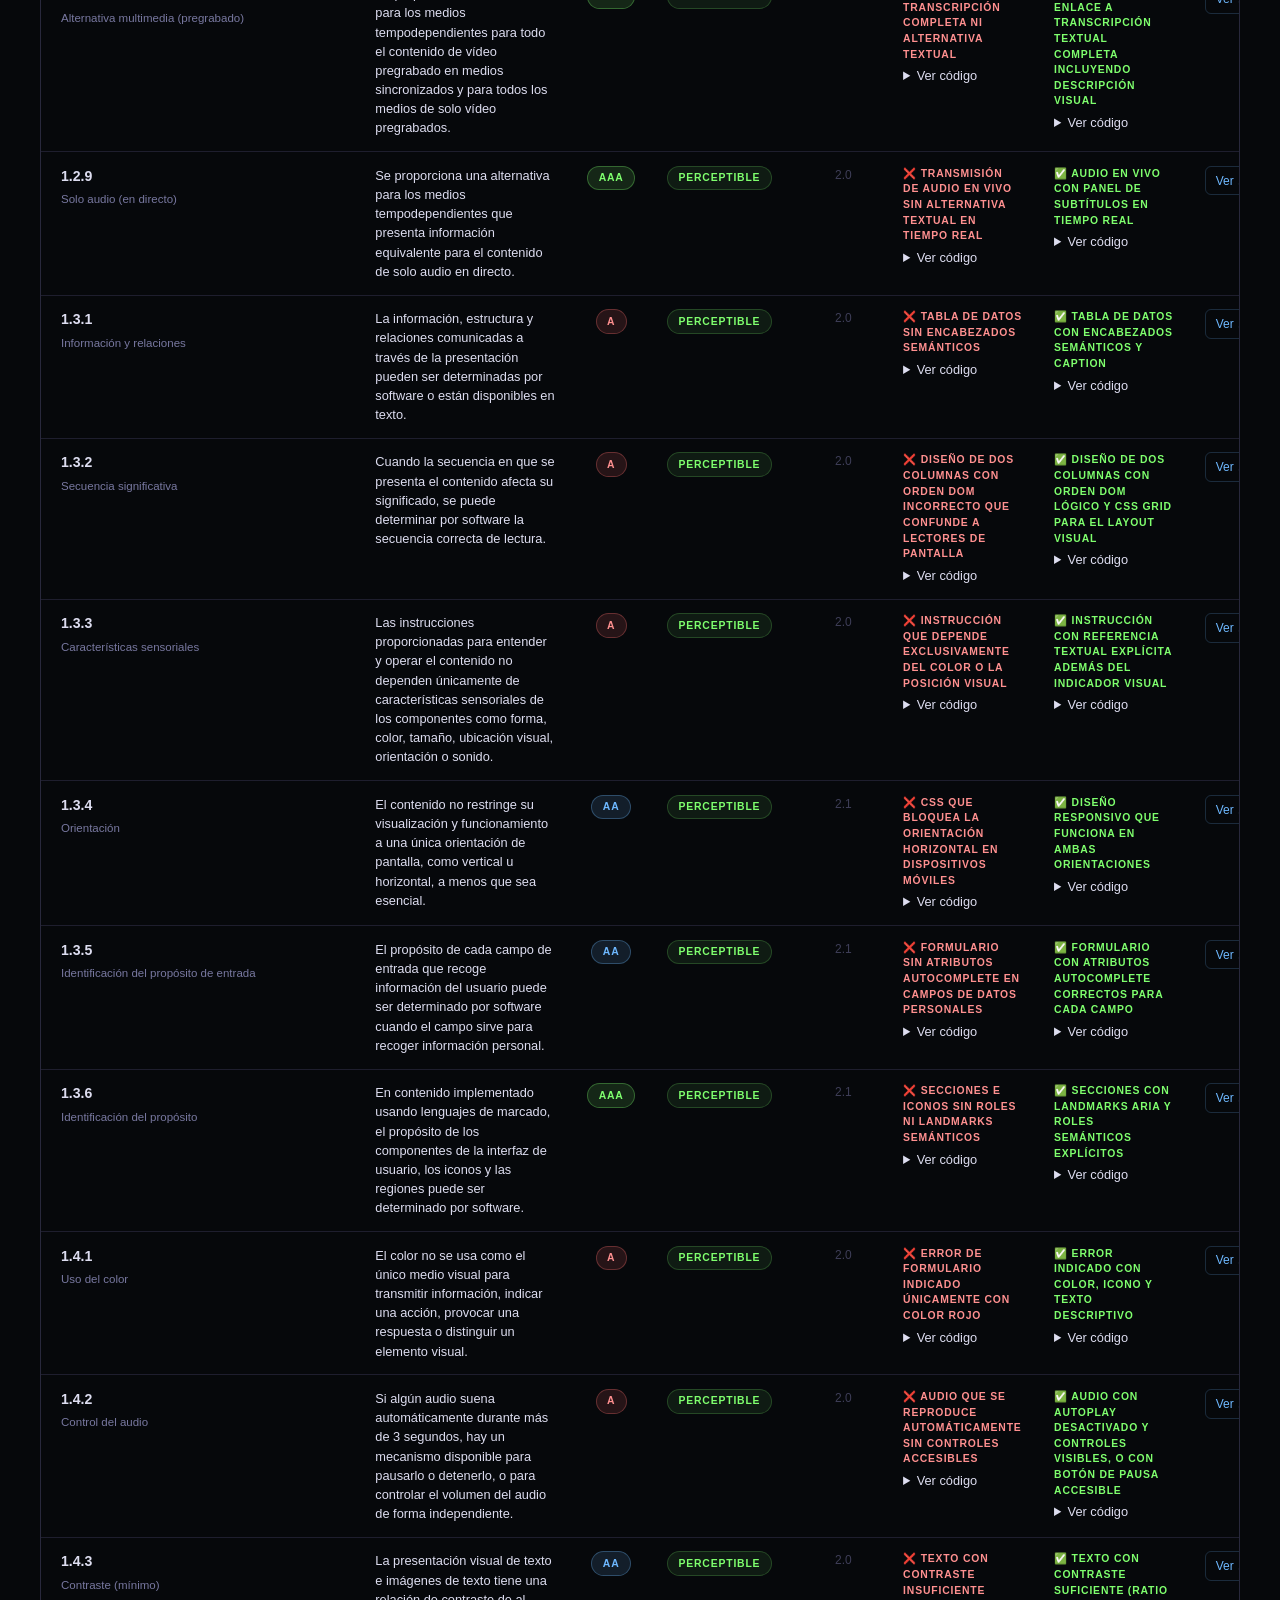
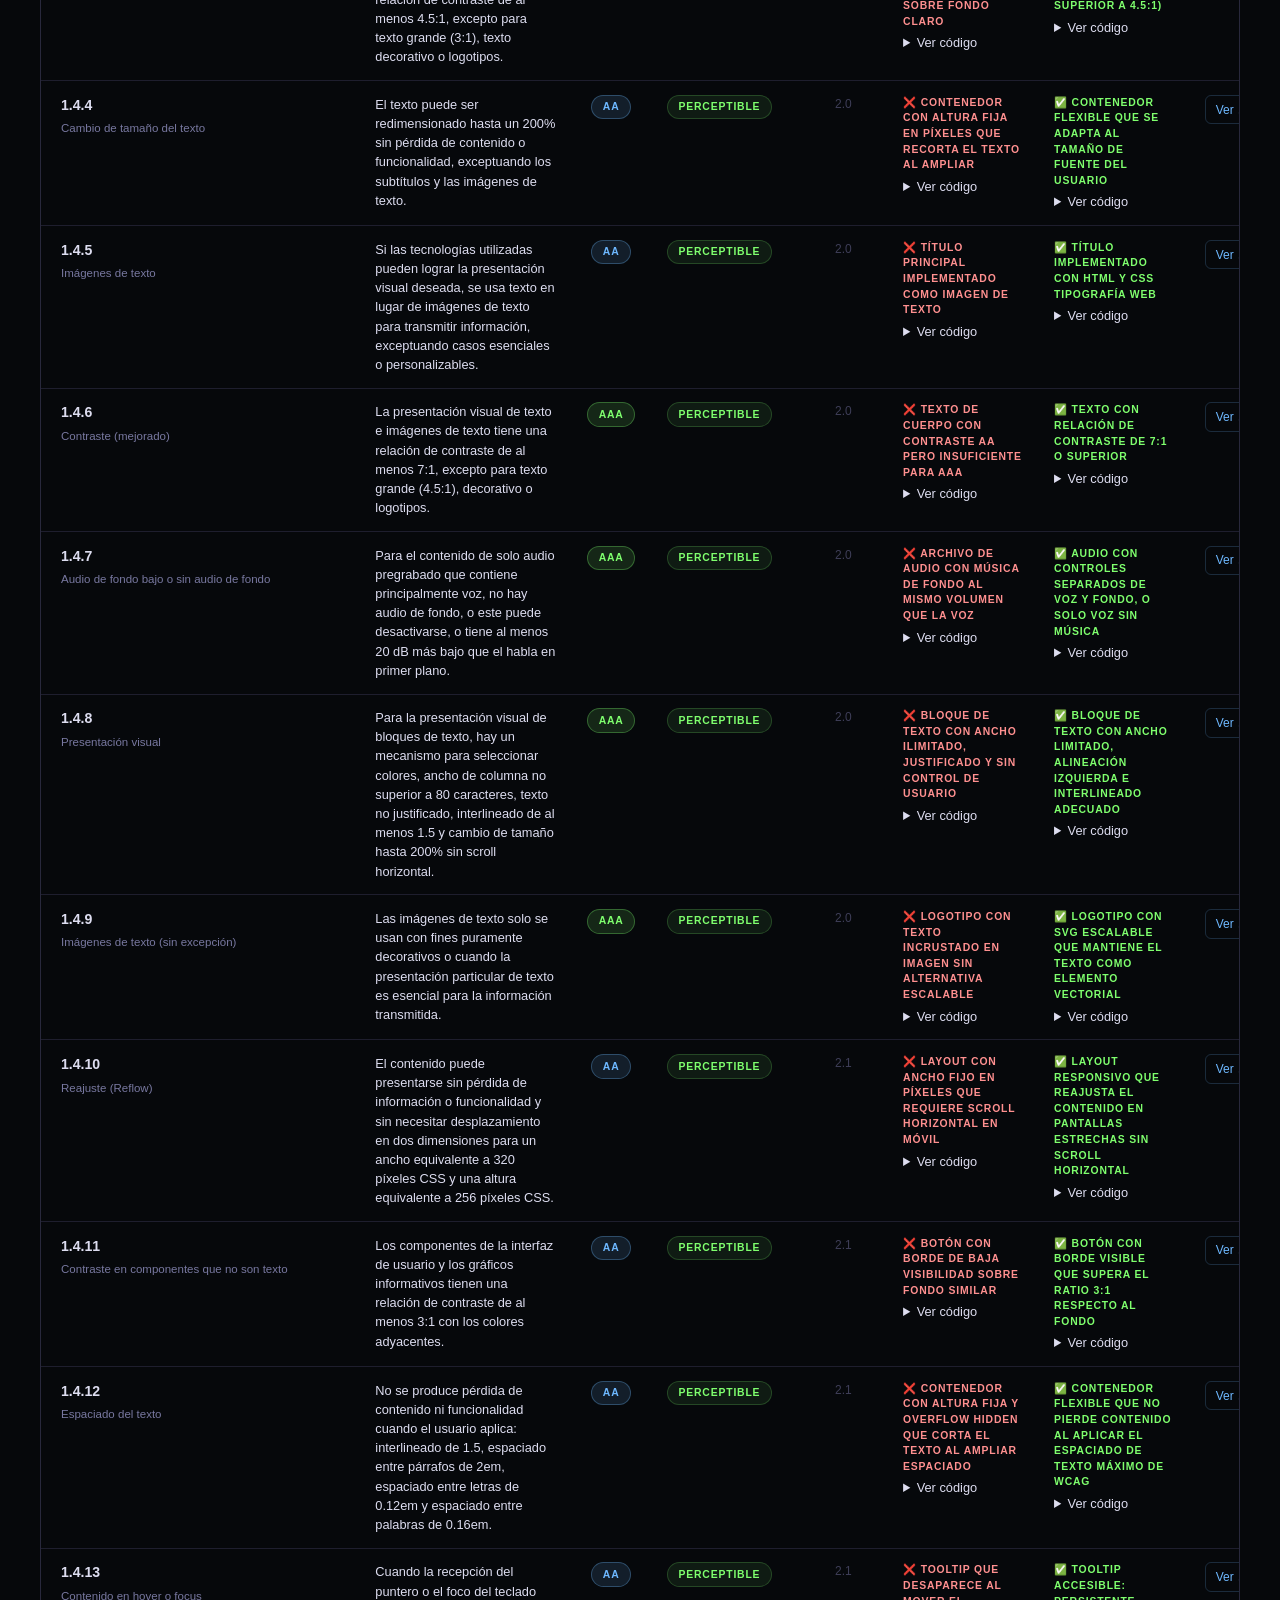
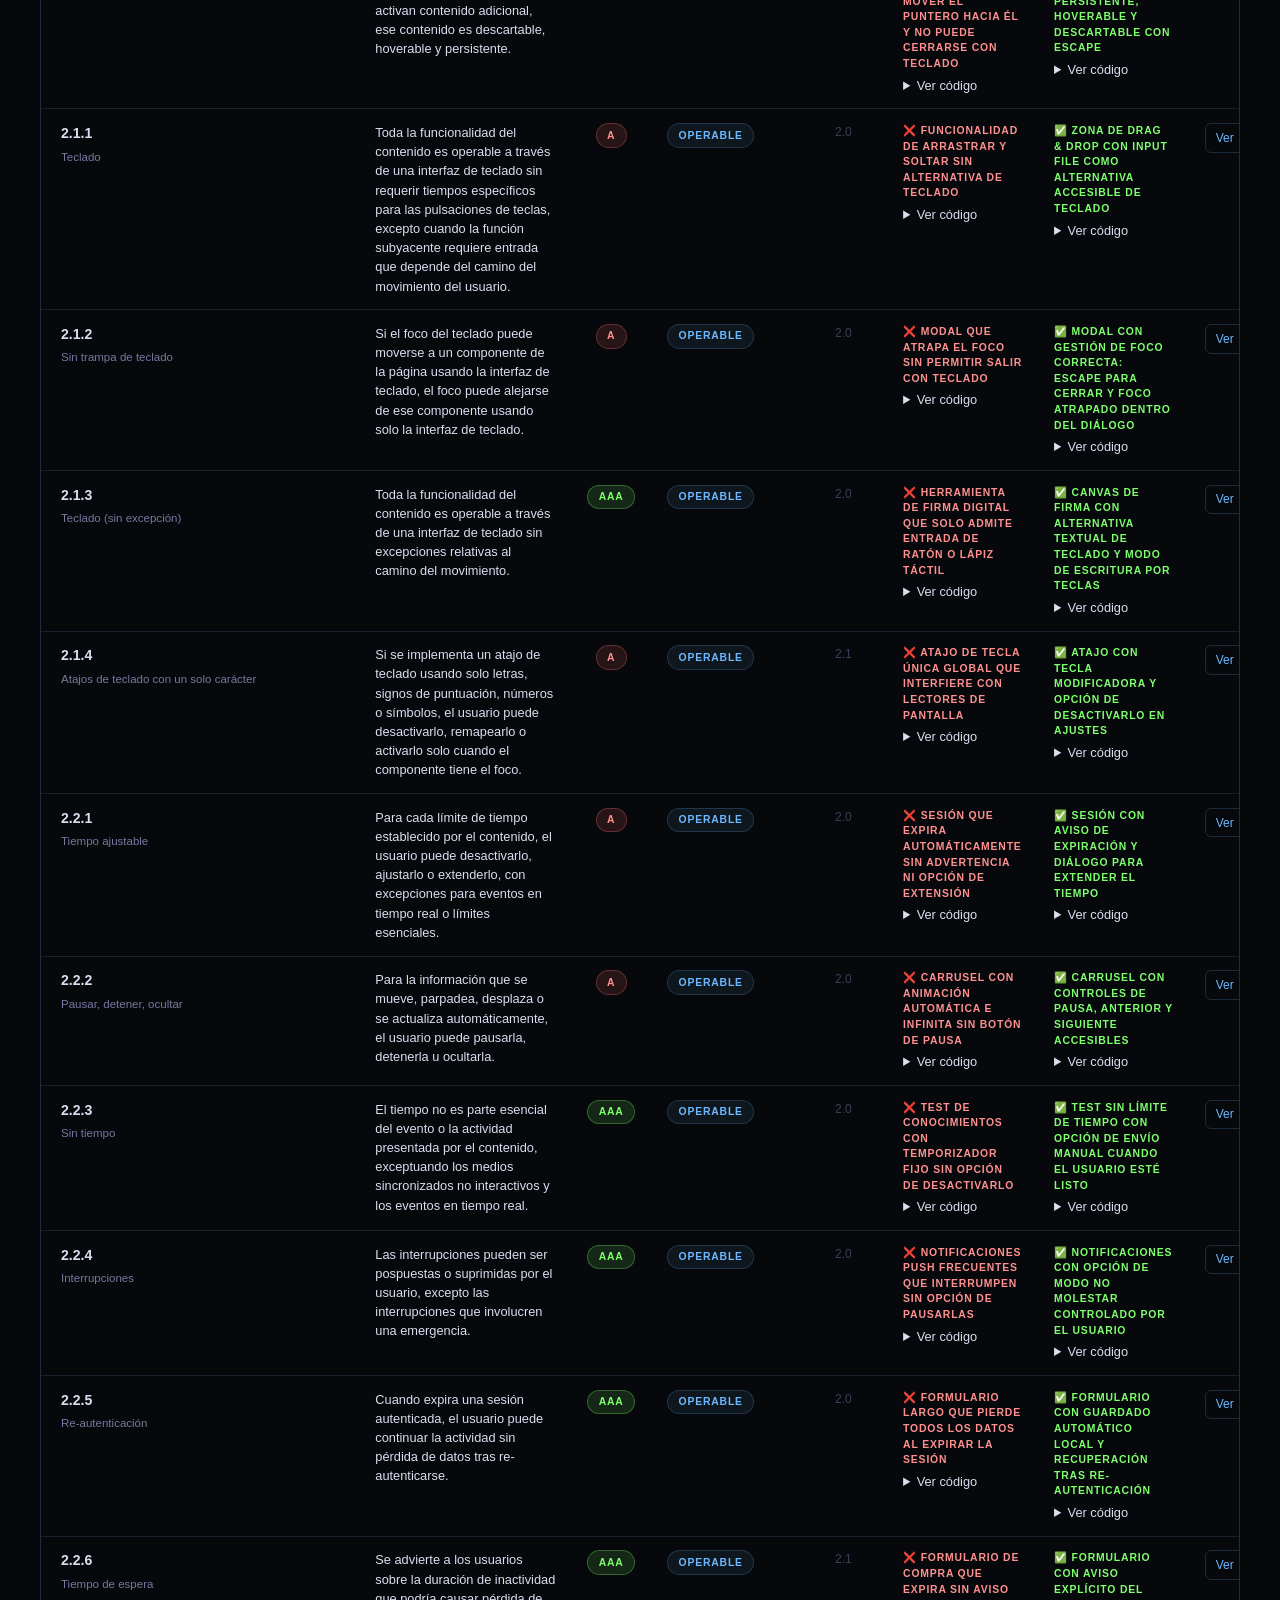
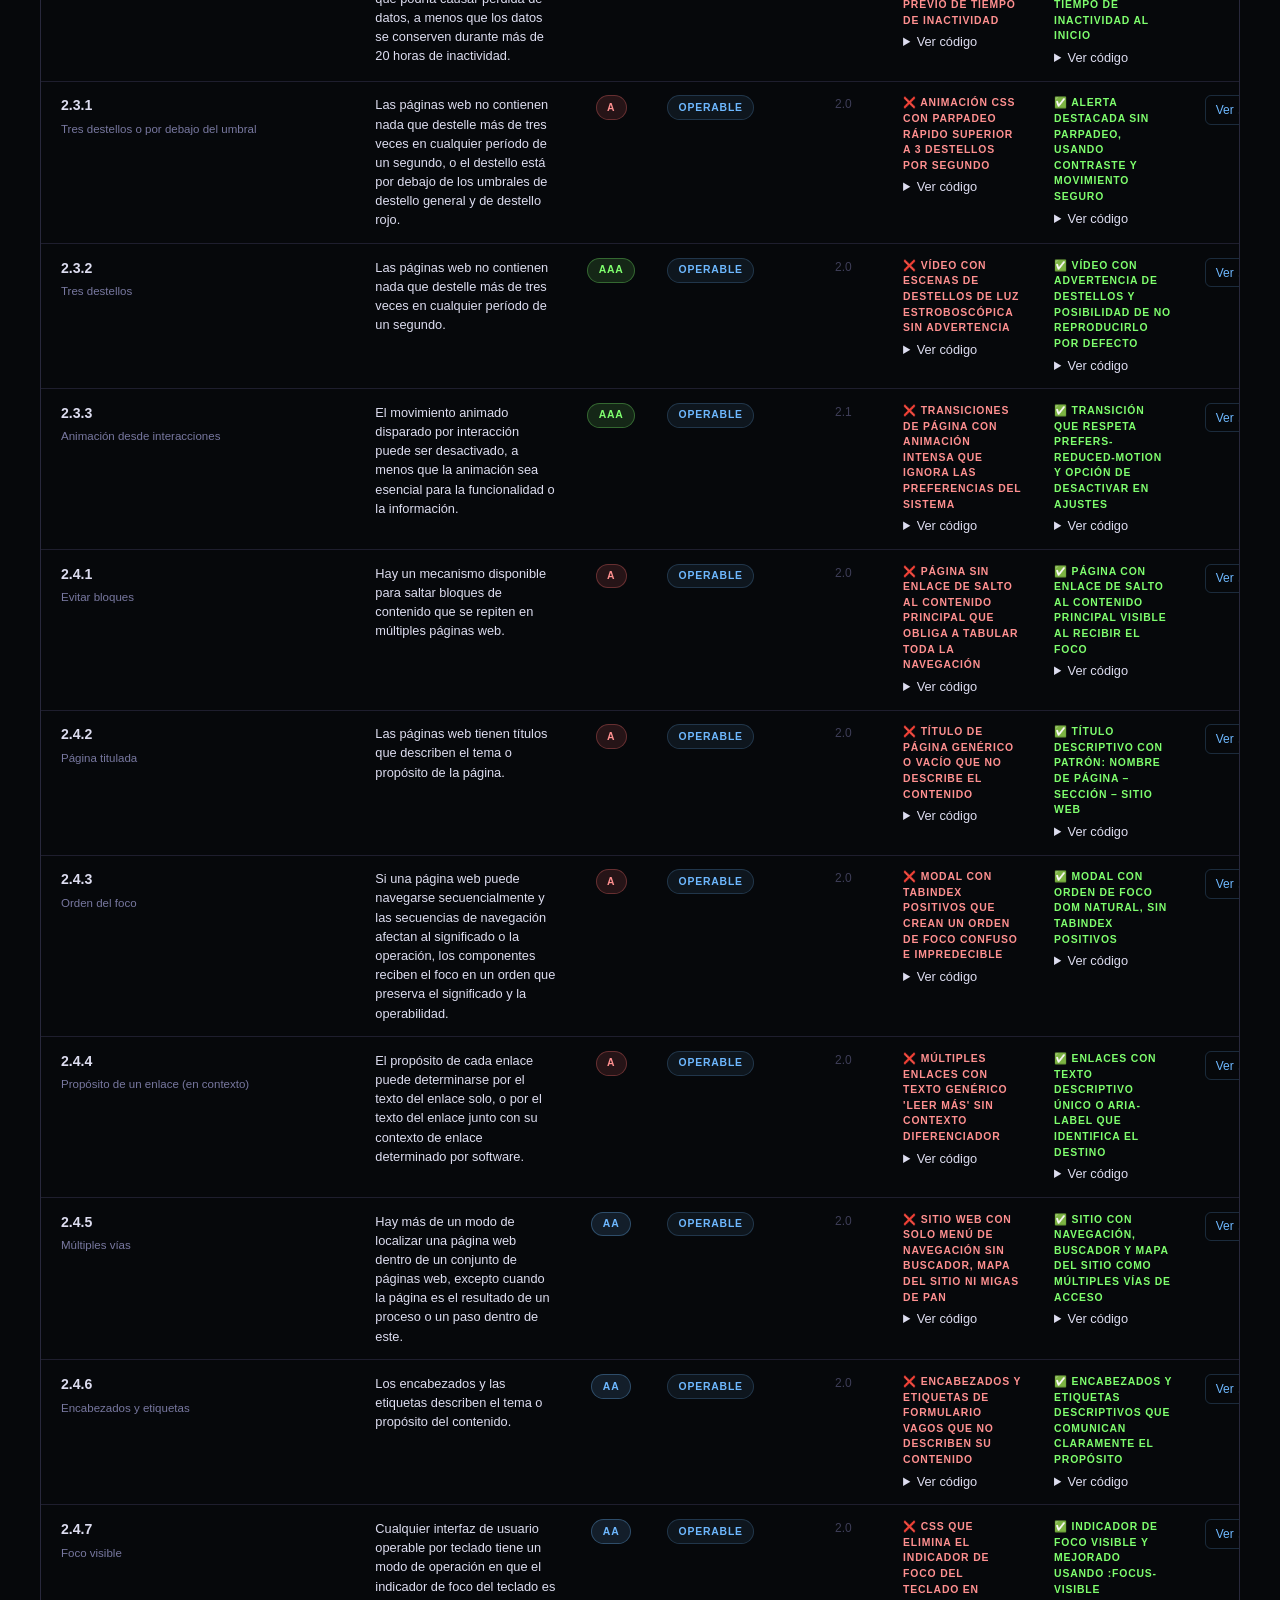
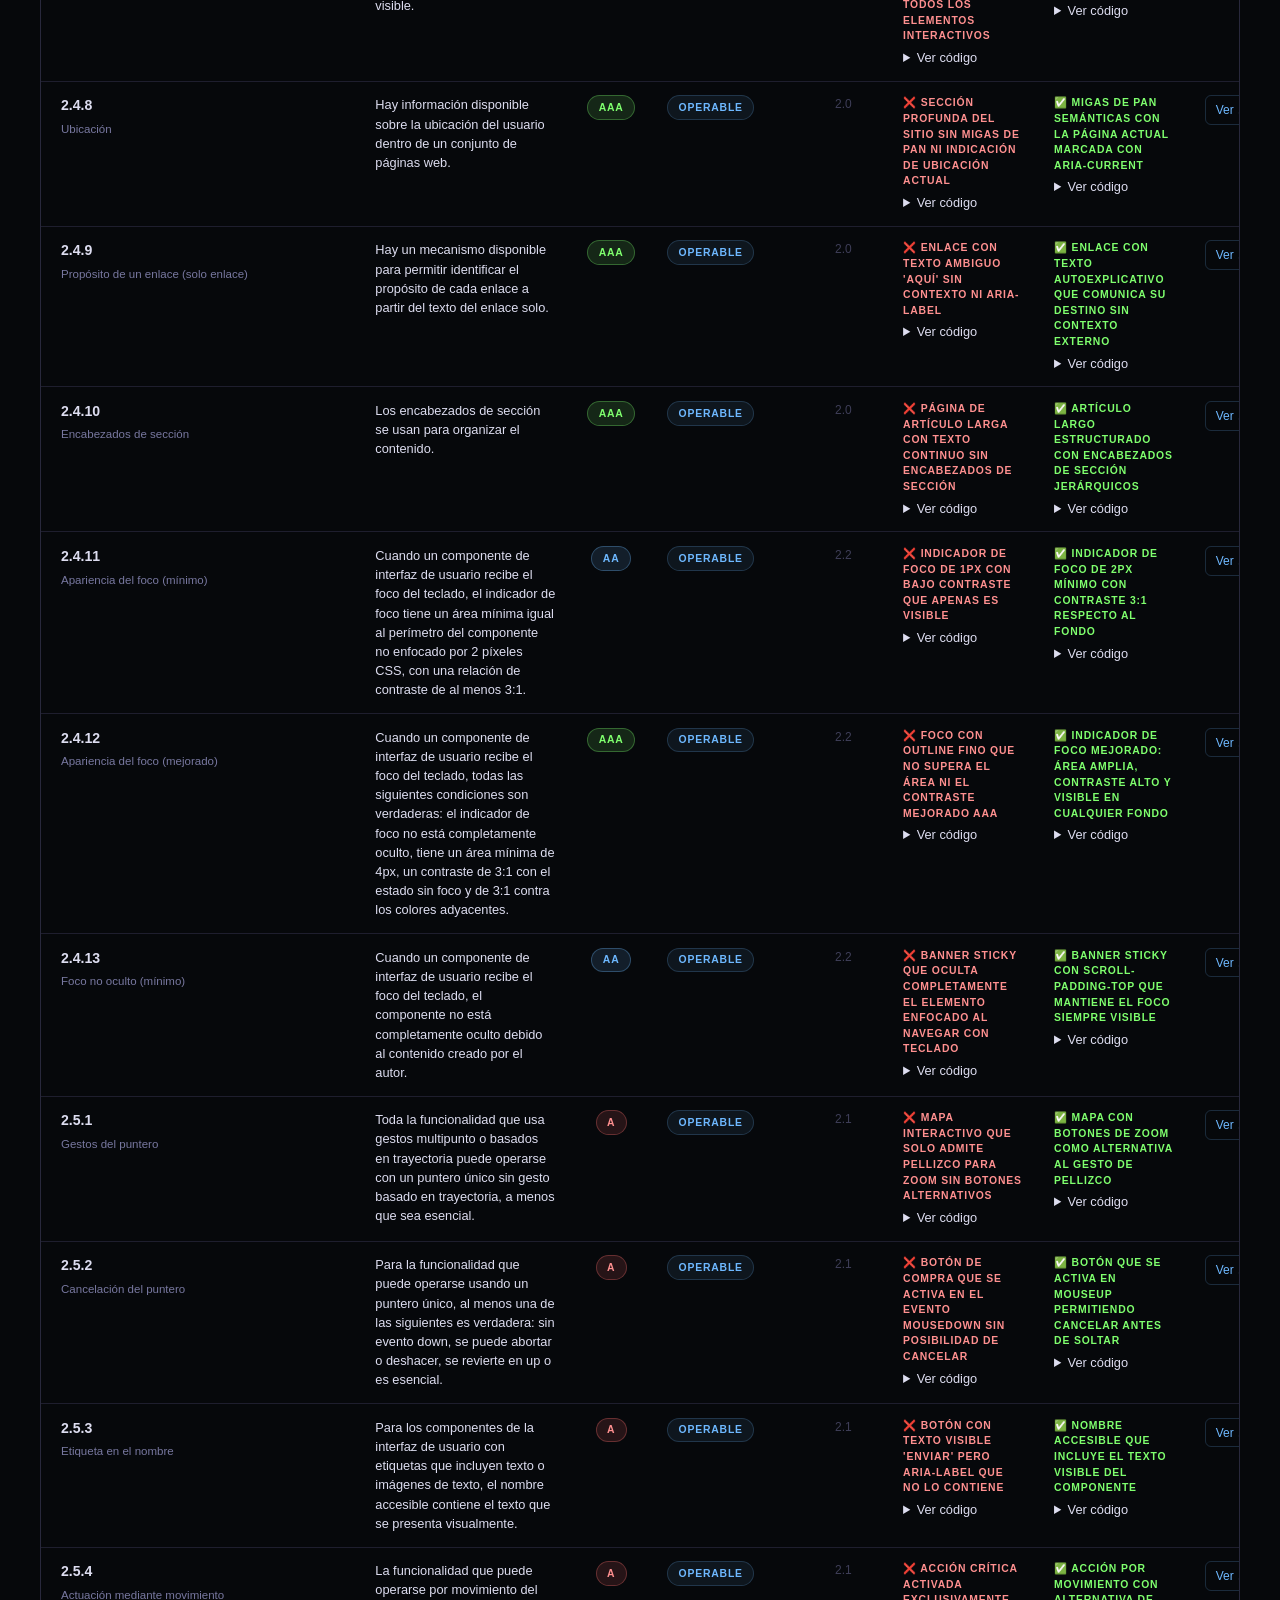
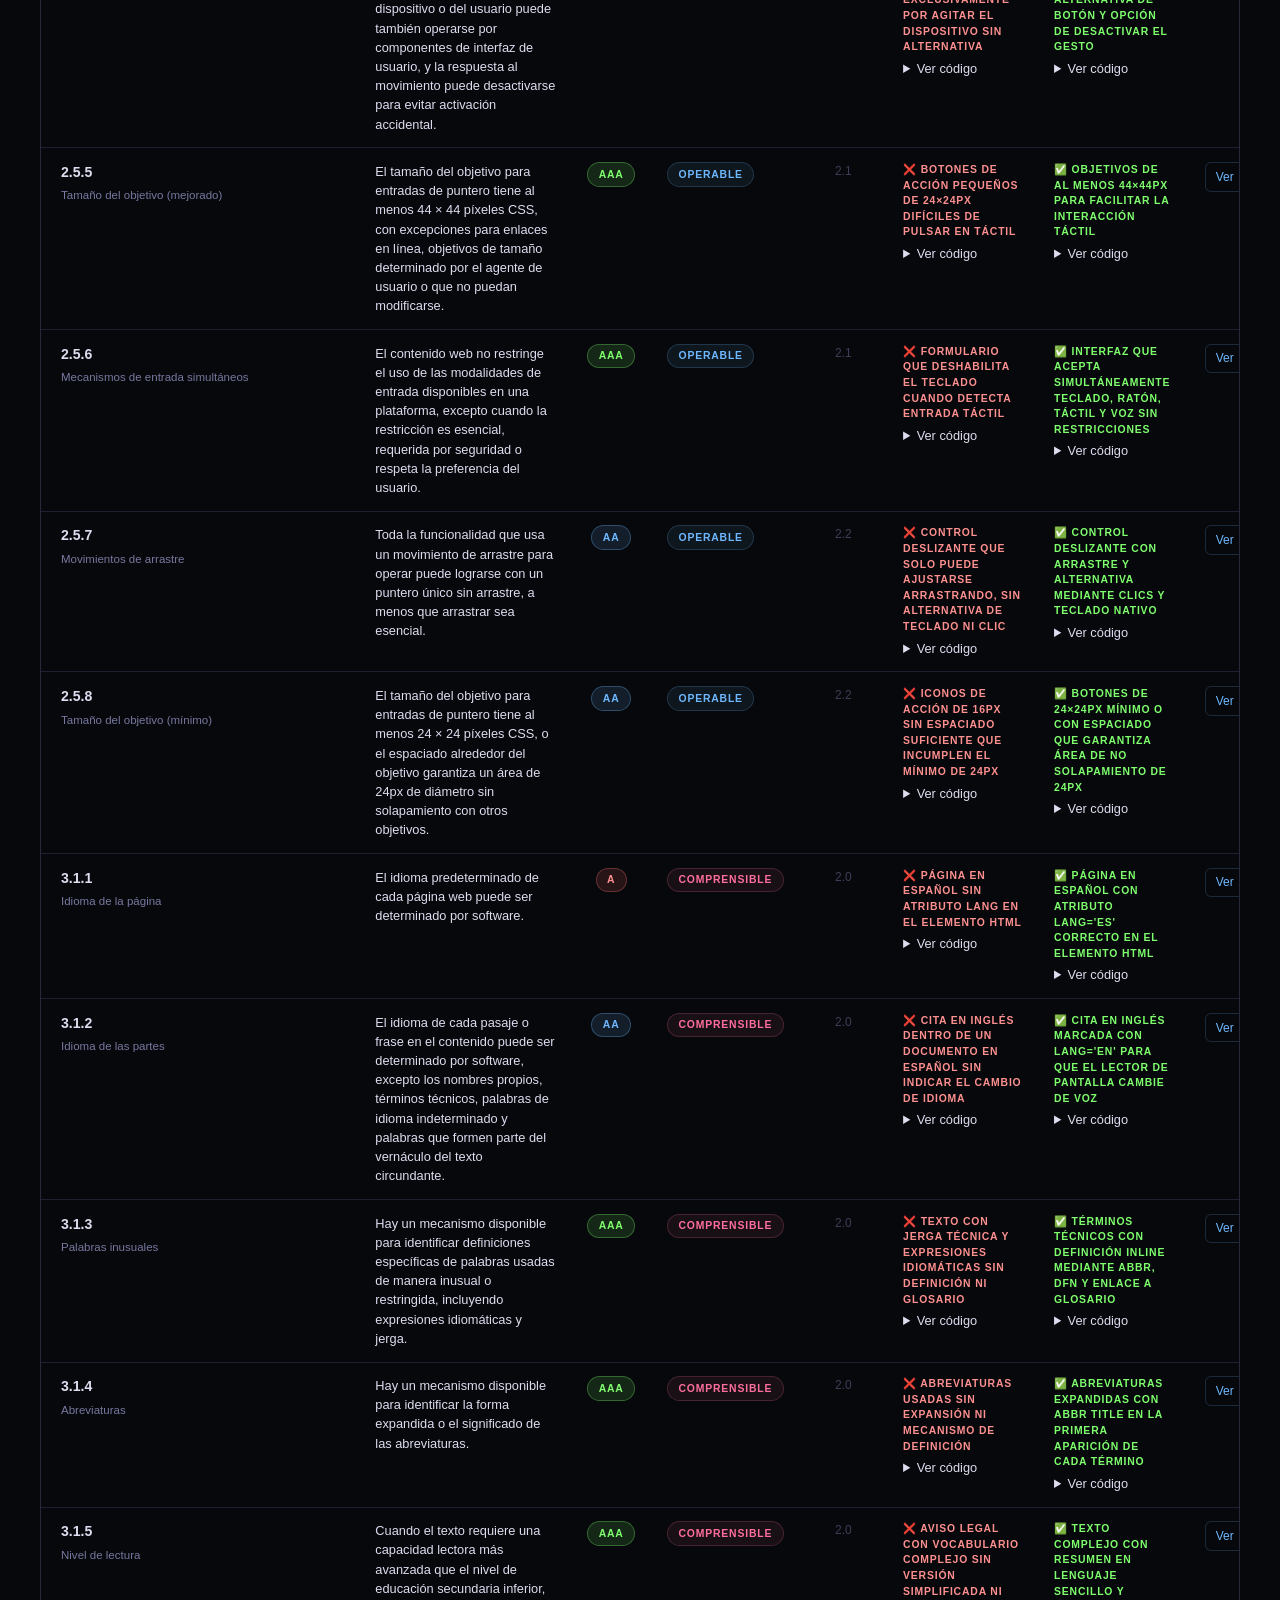
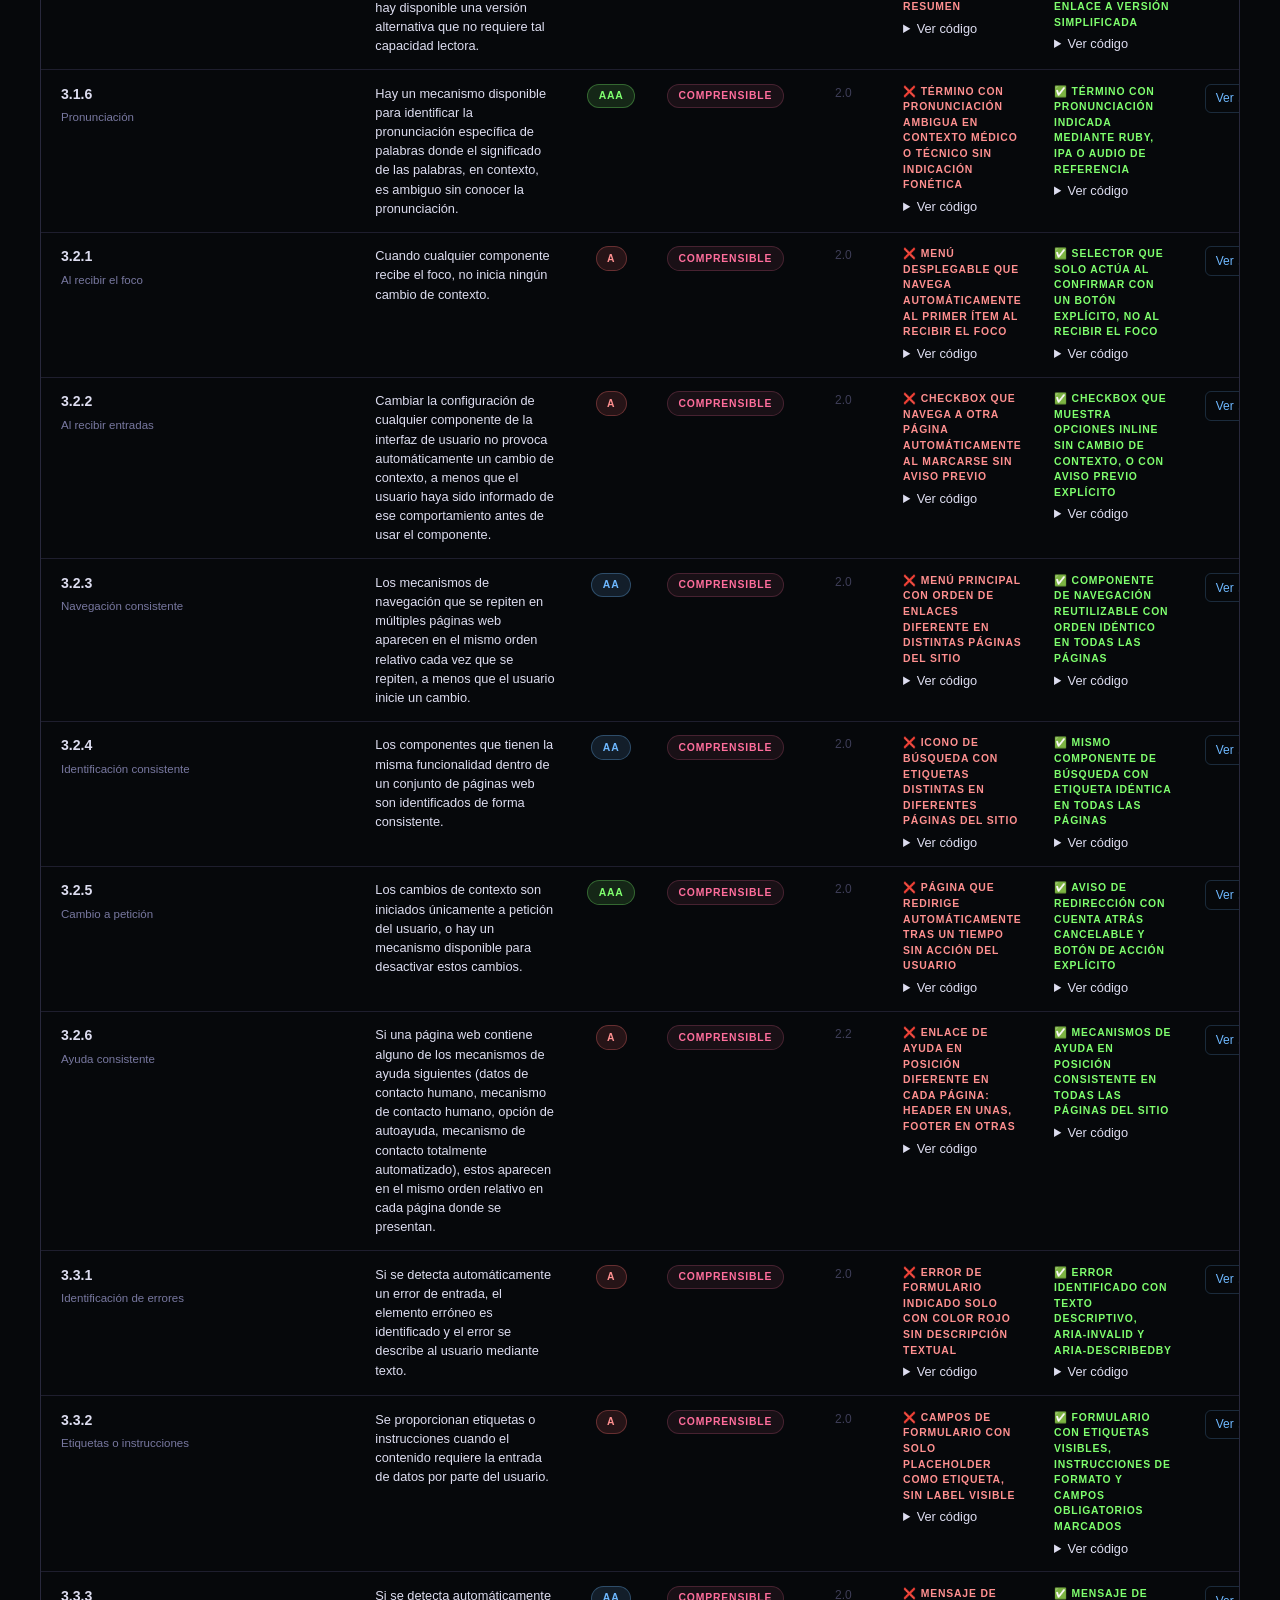
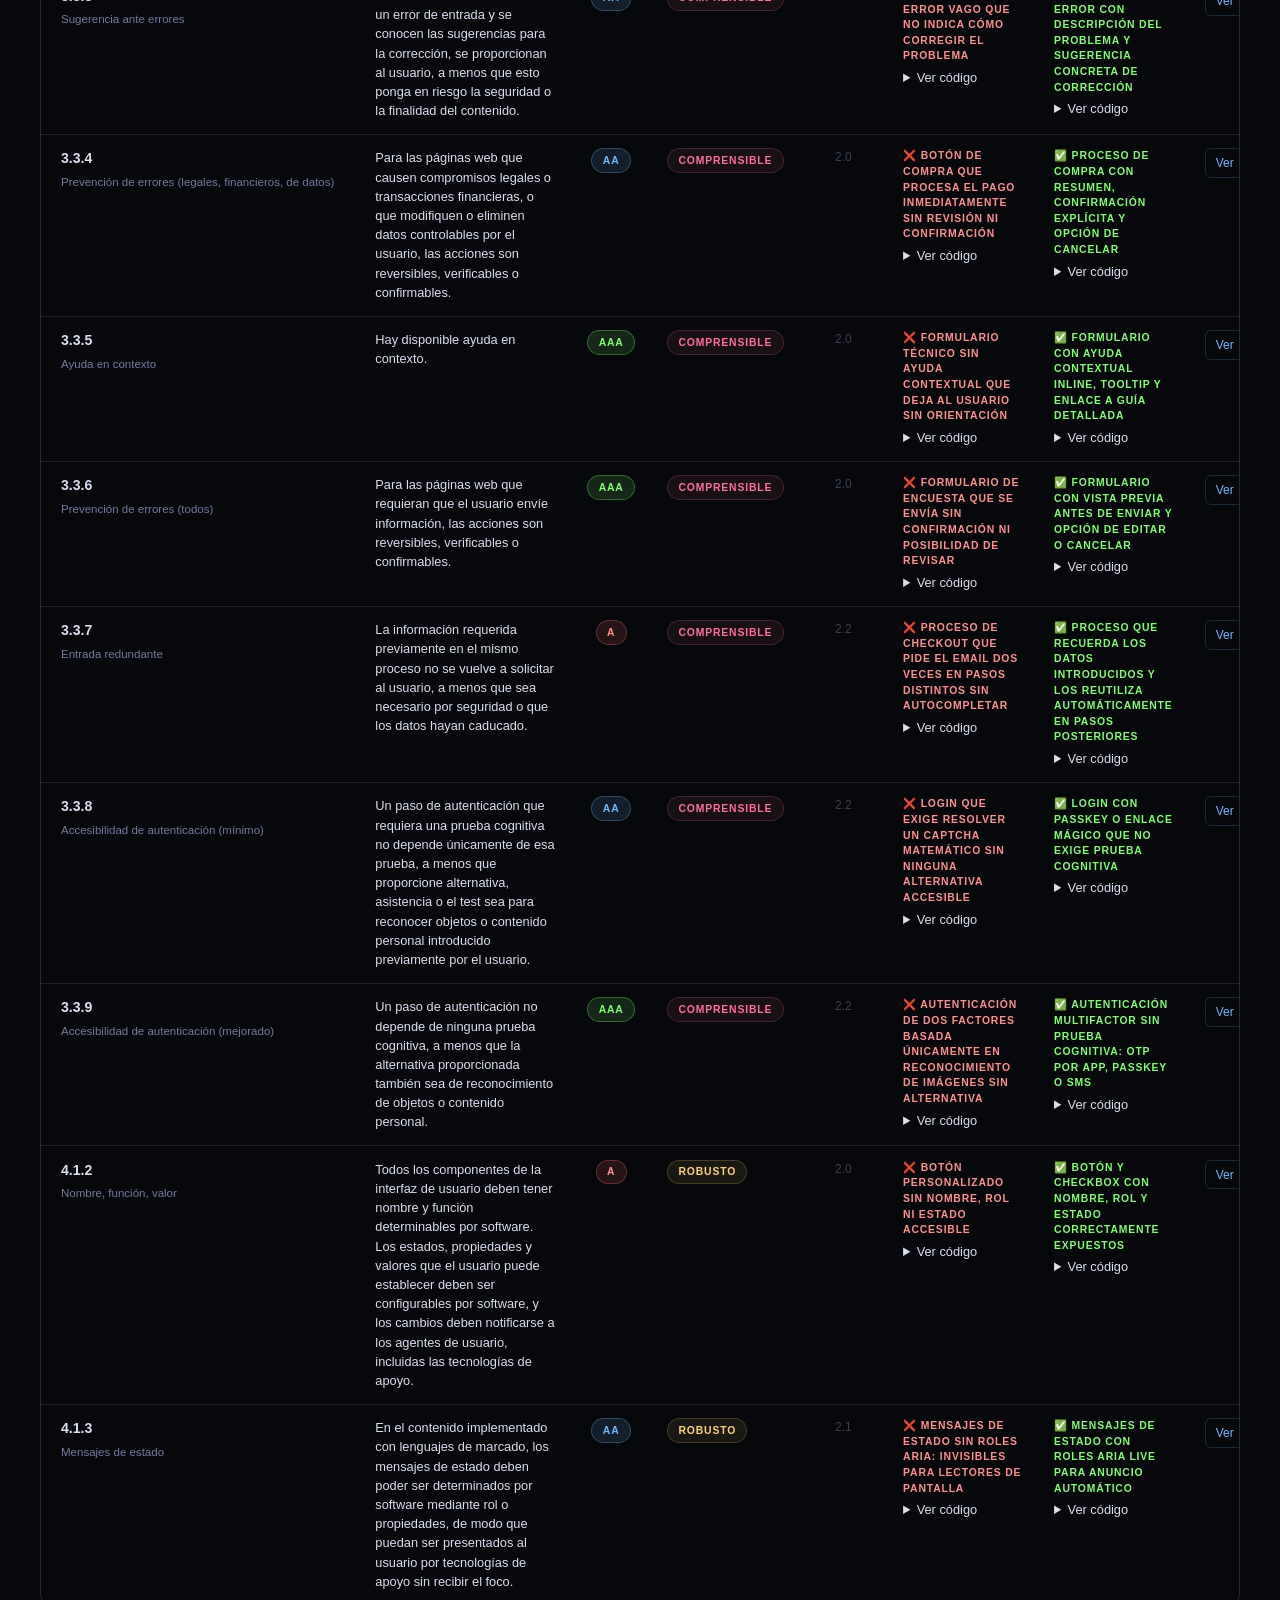
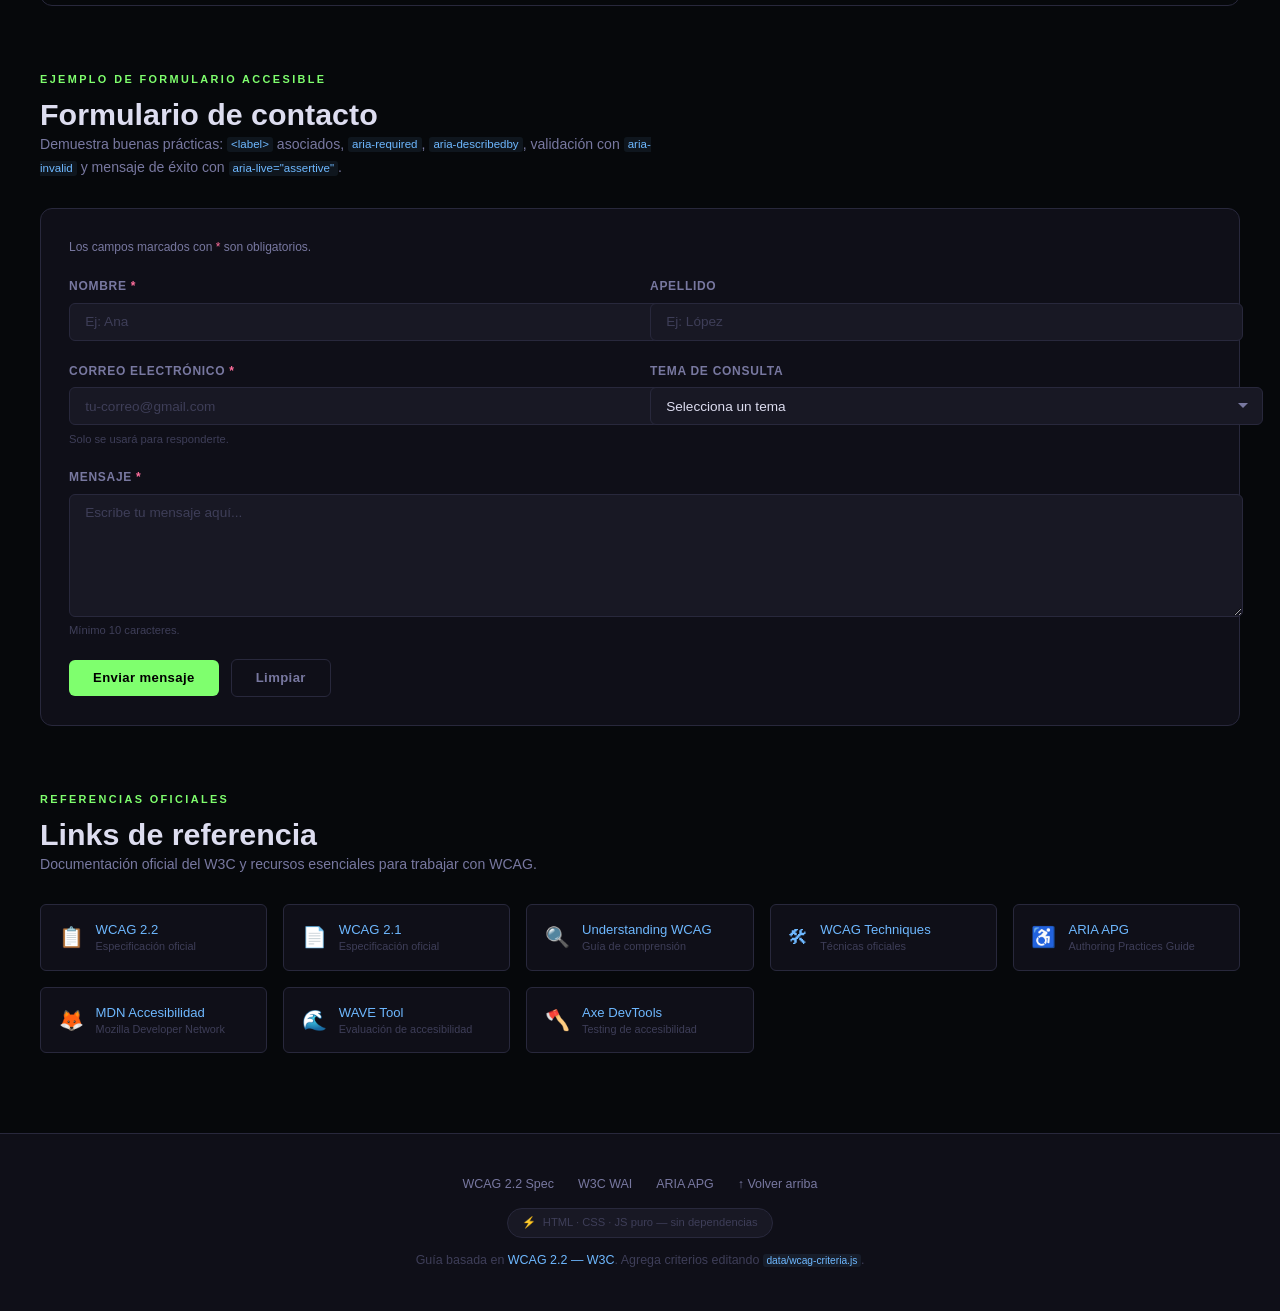
==== commit c1aa8fbe: "Update filter" ====
--- a/index.html
+++ b/index.html
@@ -24,7 +24,7 @@
   <!-- SKIP LINK (accesibilidad: salta la nav al contenido) -->
   <a class="skip-link" href="#main-content">Saltar al contenido principal</a>
 
-  <!-- SLOTS — cada div se rellena via fetch() en loader.js -->
+  <!-- SLOTS -->
   <div id="slot-header"></div>
 
   <main id="main-content">
@@ -35,13 +35,6 @@
 
   <div id="slot-footer"></div>
 
-  <!--
-    ORDEN DE SCRIPTS — importante:
-    1. wcag-criteria.js  → define la constante global WCAG_CRITERIA
-    2. filters.js        → lee WCAG_CRITERIA, renderiza filas, maneja filtros
-    3. form.js           → maneja el formulario de contacto
-    4. loader.js         → fetch de secciones HTML, llama a initFilters() e initForm()
-  -->
   <script src="data/wcag-criteria.js"></script>
   <script src="js/filters.js"></script>
   <script src="js/form.js"></script>
--- a/css/base.css
+++ b/css/base.css
@@ -4,7 +4,7 @@
 
 :root {
   /* Colores */
-  --bg:          #06060b;
+  --bg:          #06080b;
   --surface:     #0f0f18;
   --surface2:    #181824;
   --surface3:    #20202f;
@@ -35,7 +35,7 @@
 
 /* Reset */
 *, *::before, *::after {
-  box-sizing: border-box;
+  box-sizing: content-box;
   margin: 0;
   padding: 0;
 }
@@ -48,7 +48,7 @@
 body {
   background: var(--bg);
   color: var(--text);
-  font-family: var(--font-mono);
+  font-family: var( --font-main);
   font-size: 15px;
   line-height: 1.7;
   min-height: 100vh;
@@ -56,7 +56,7 @@
 
 /* Tipografía base */
 h1 {
-  font-family: var(--font-serif);
+  font-family: var(--font-main);
   font-size: clamp(2rem, 5vw, 3.4rem);
   font-weight: 700;
   line-height: 1.1;
@@ -64,7 +64,7 @@
 }
 
 h2 {
-  font-family: var(--font-serif);
+  font-family: var(--font-main);
   font-size: clamp(1.3rem, 3vw, 1.9rem);
   font-weight: 700;
   line-height: 1.2;
@@ -98,7 +98,7 @@
 }
 
 code {
-  font-family: var(--font-mono);
+  font-family: var( --font-main);
   font-size: .82em;
   background: rgba(110,184,255,.08);
   color: var(--accent2);
@@ -137,7 +137,7 @@
   padding: .6rem 1.3rem;
   border-radius: var(--radius);
   font-weight: 700;
-  font-family: var(--font-mono);
+  font-family: var( --font-main);
   font-size: .85rem;
   z-index: 9999;
   transition: top .2s;
--- a/css/layout.css
+++ b/css/layout.css
@@ -24,7 +24,7 @@
 }
 
 .site-logo {
-  font-family: var(--font-serif);
+  font-family: var(--font-main);
   font-size: 1.45rem;
   font-weight: 700;
   color: var(--accent);
--- a/css/components.css
+++ b/css/components.css
@@ -12,7 +12,7 @@
   border: none;
   border-radius: var(--radius);
   padding: .65rem 1.5rem;
-  font-family: var(--font-mono);
+  font-family: var( --font-main);
   font-size: .82rem;
   font-weight: 700;
   letter-spacing: .03em;
@@ -111,7 +111,7 @@
   border-radius: var(--radius);
   padding: .65rem .95rem;
   color: var(--text);
-  font-family: var(--font-mono);
+  font-family: var( --font-main);
   font-size: .85rem;
   transition: border-color var(--transition), box-shadow var(--transition);
   width: 100%;
@@ -249,7 +249,7 @@
   border-radius: var(--radius);
   padding: .6rem .85rem;
   font-size: .72rem;
-  font-family: var(--font-mono);
+  font-family: var( --font-main);
   overflow-x: auto;
   white-space: pre;
   line-height: 1.6;
--- a/css/table.css
+++ b/css/table.css
@@ -33,7 +33,7 @@
   border-radius: var(--radius);
   padding: .45rem .75rem;
   color: var(--text);
-  font-family: var(--font-mono);
+  font-family: var( --font-main);
   font-size: .78rem;
   cursor: pointer;
   appearance: none;
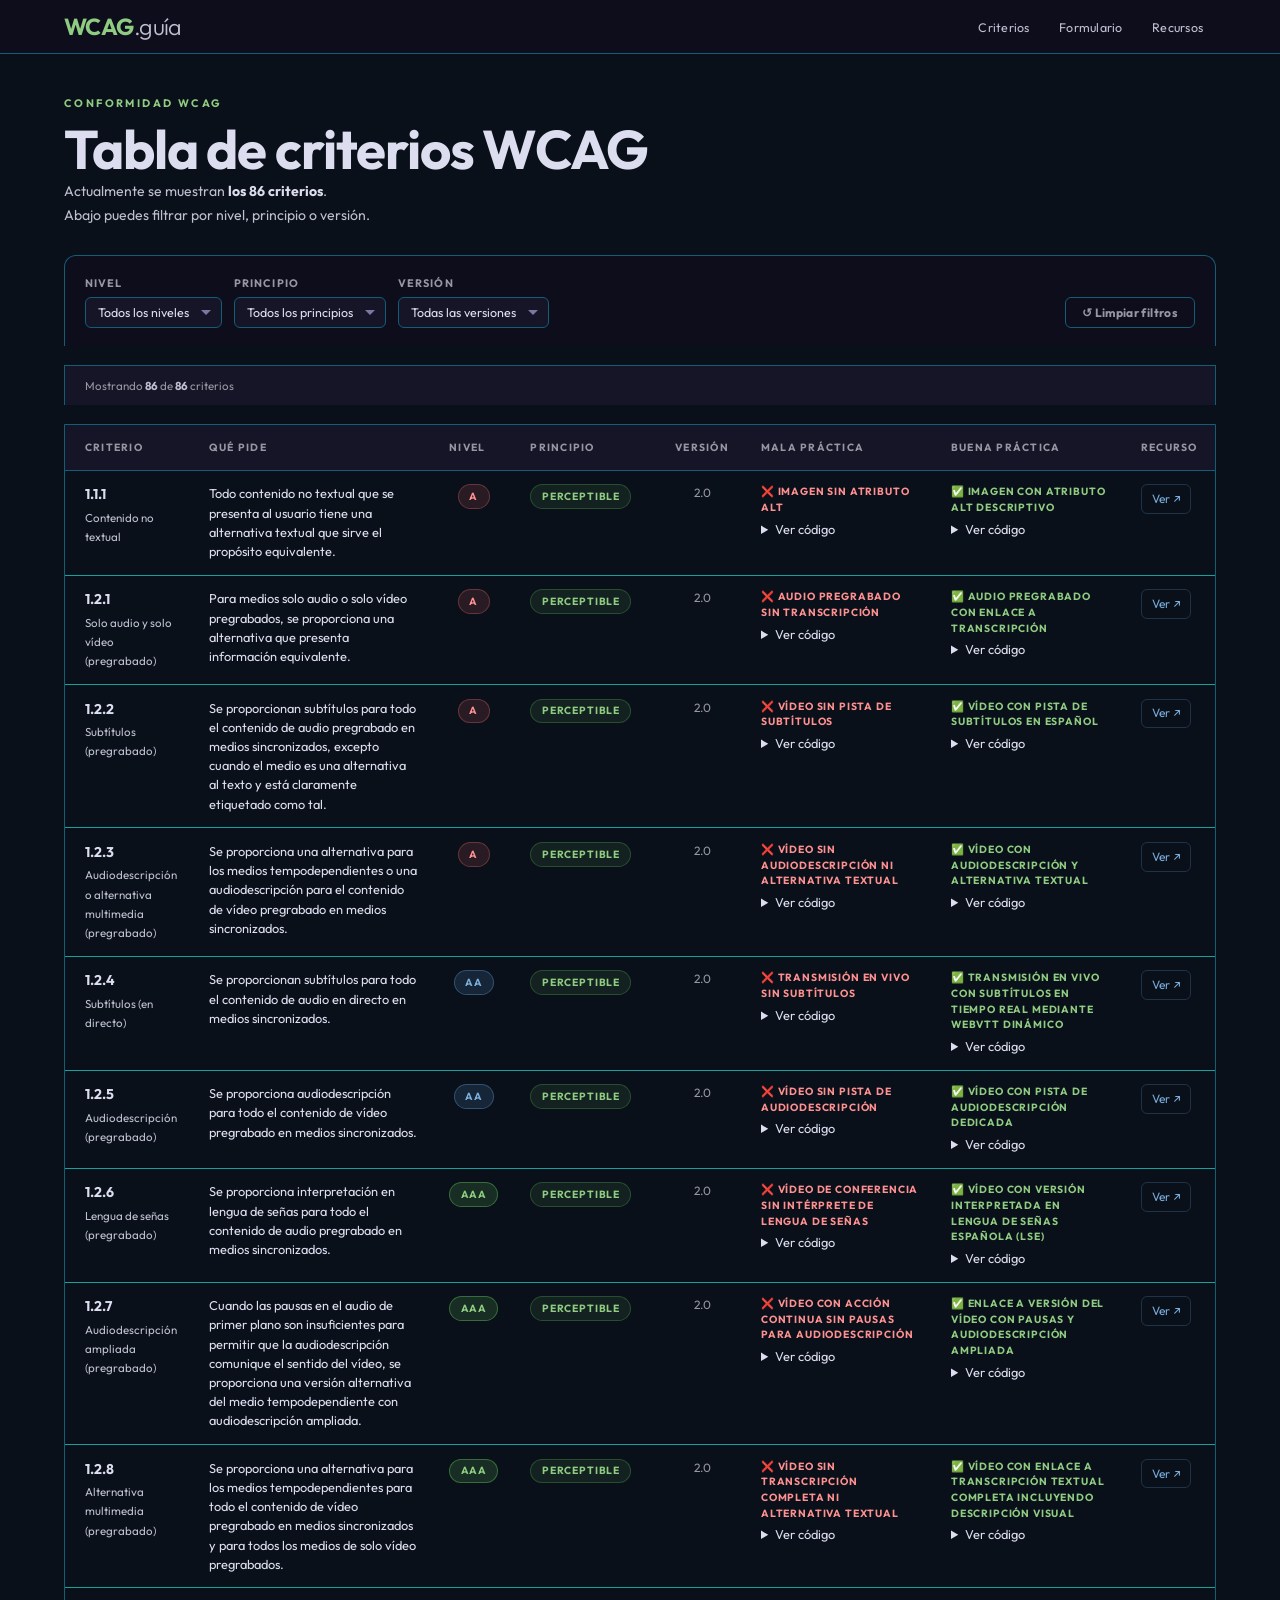
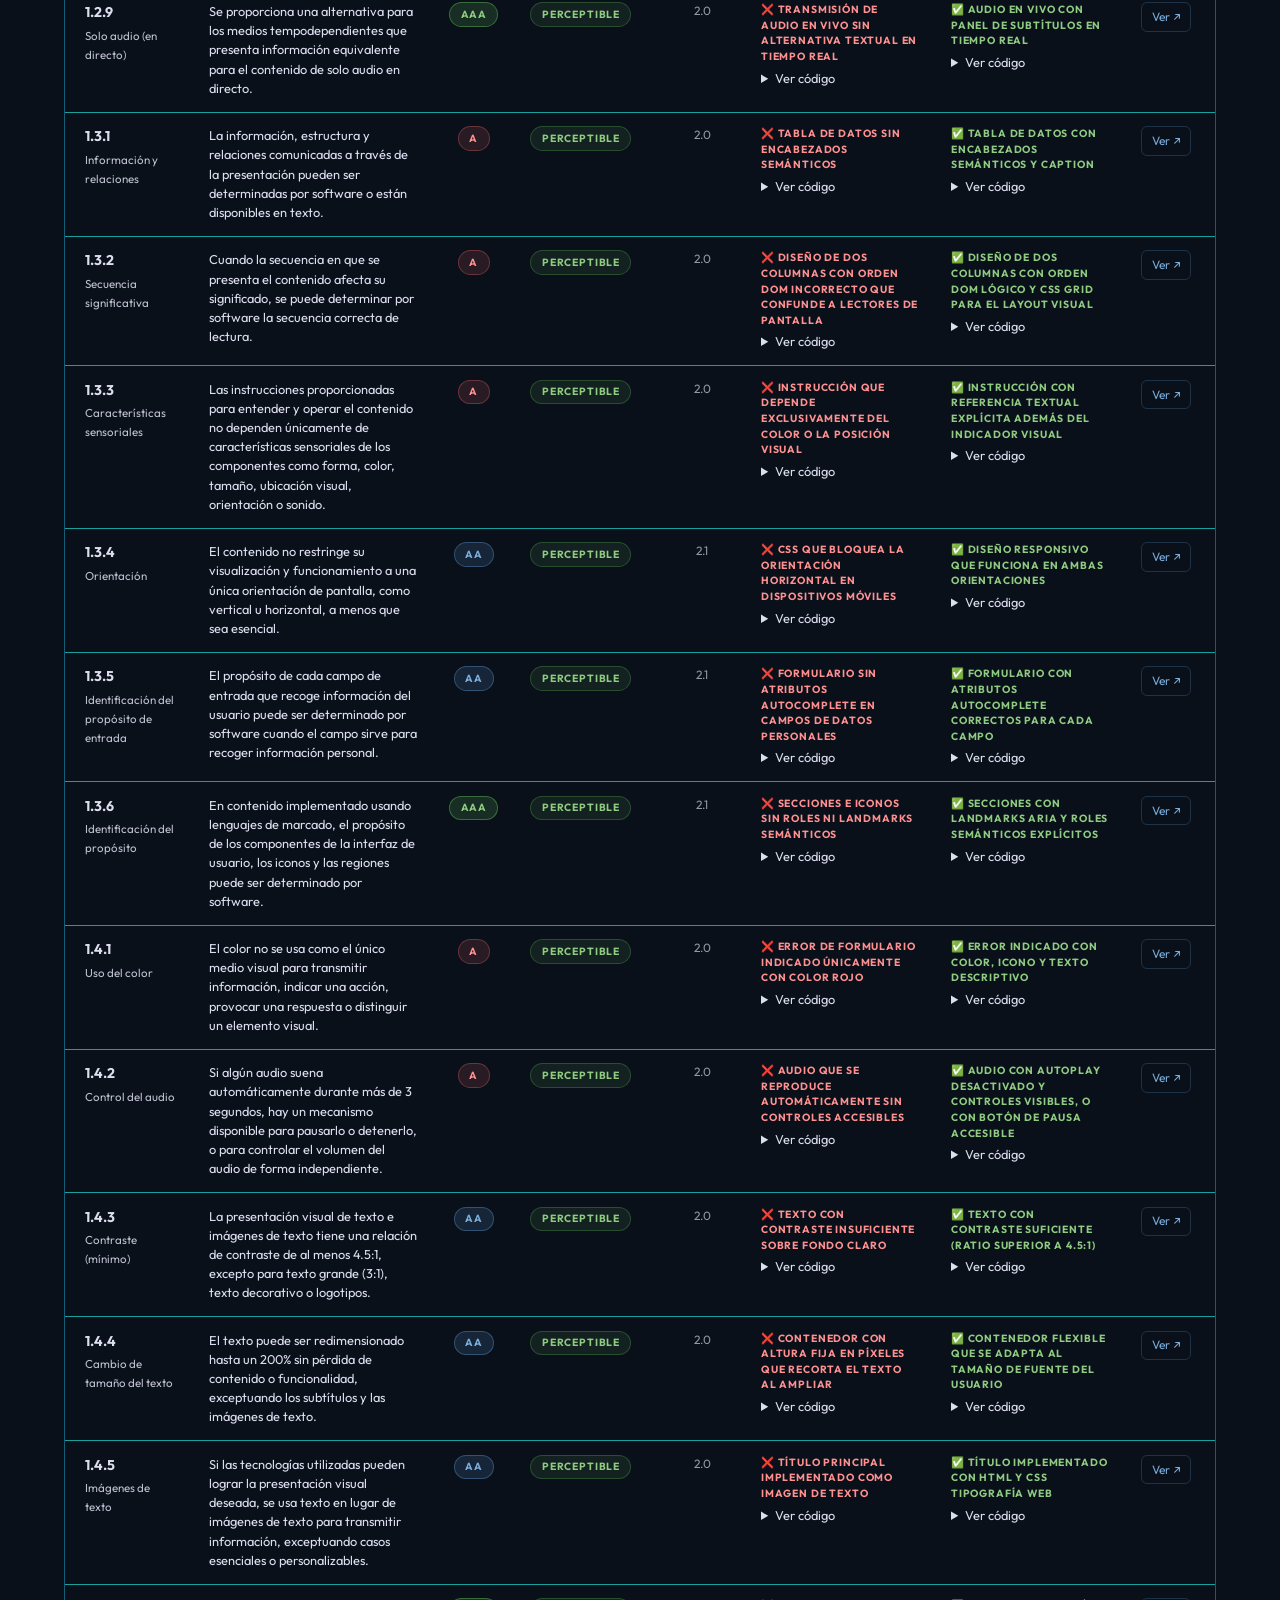
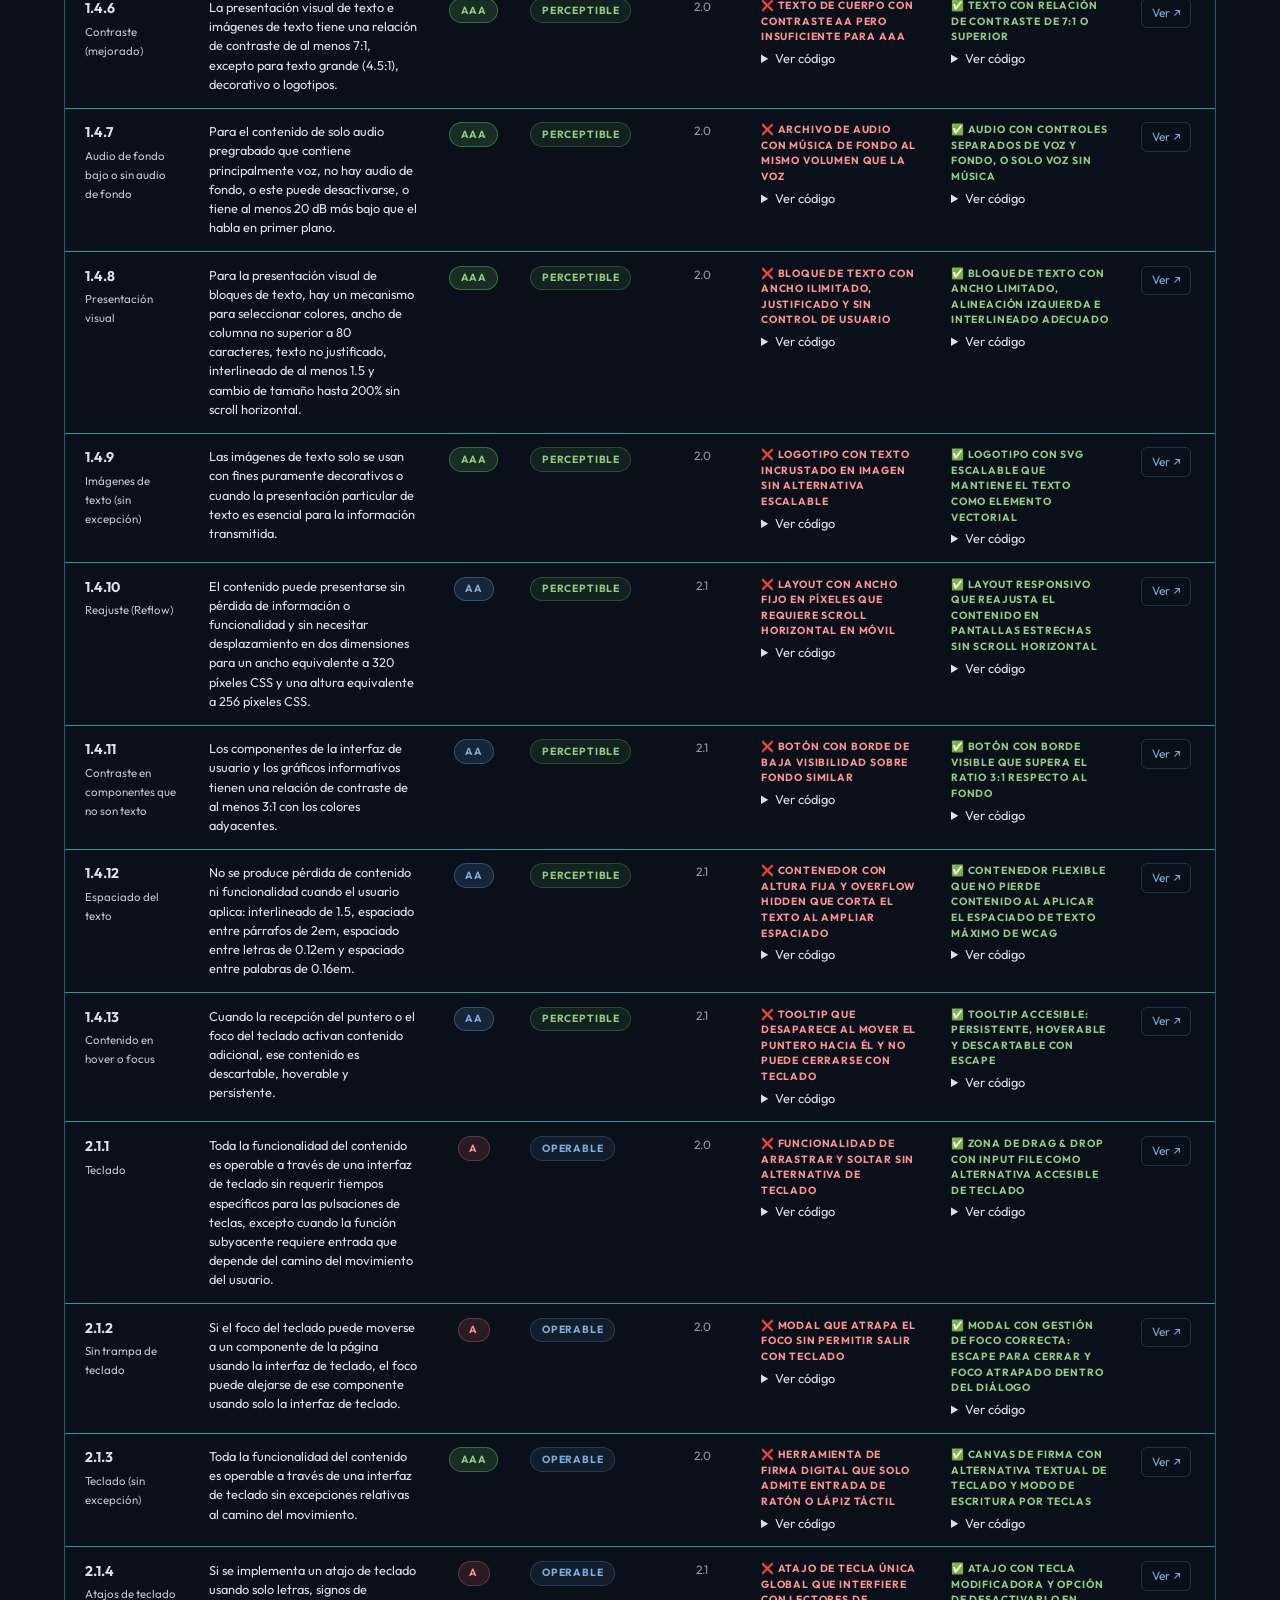
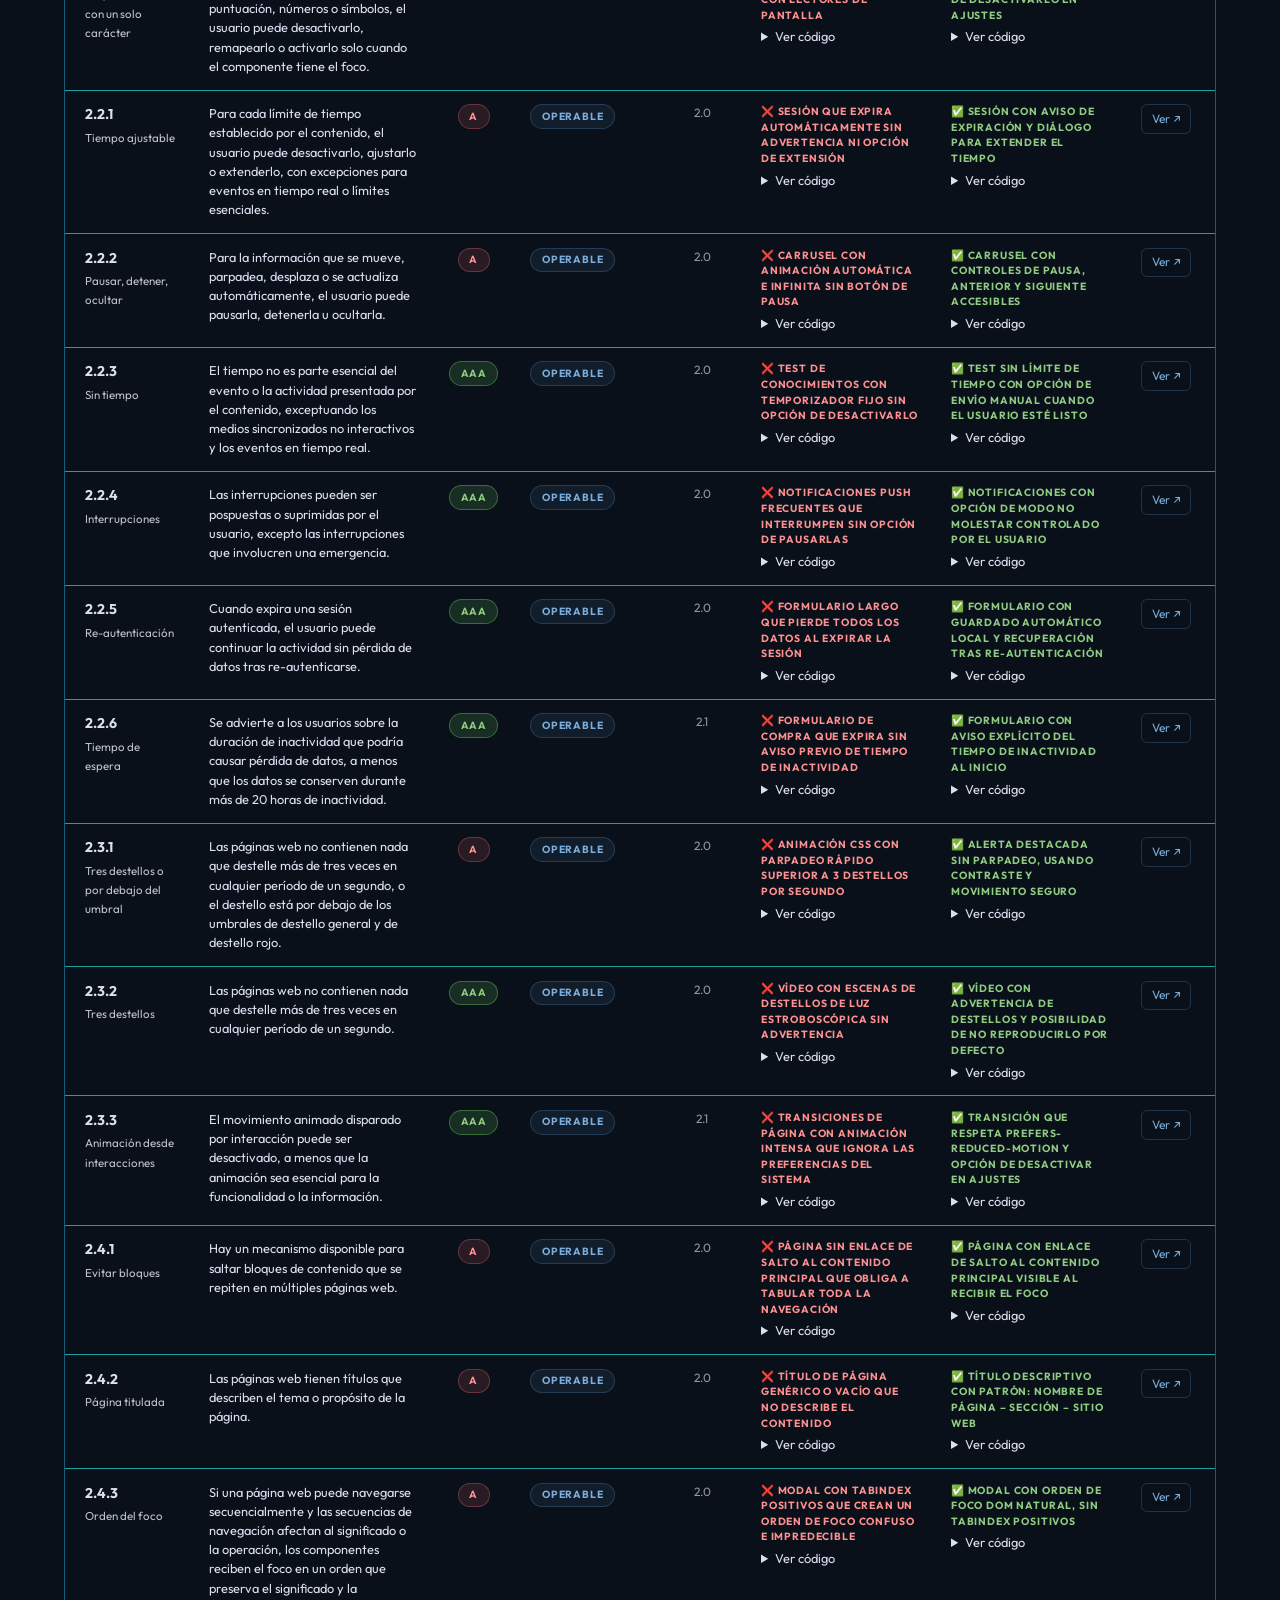
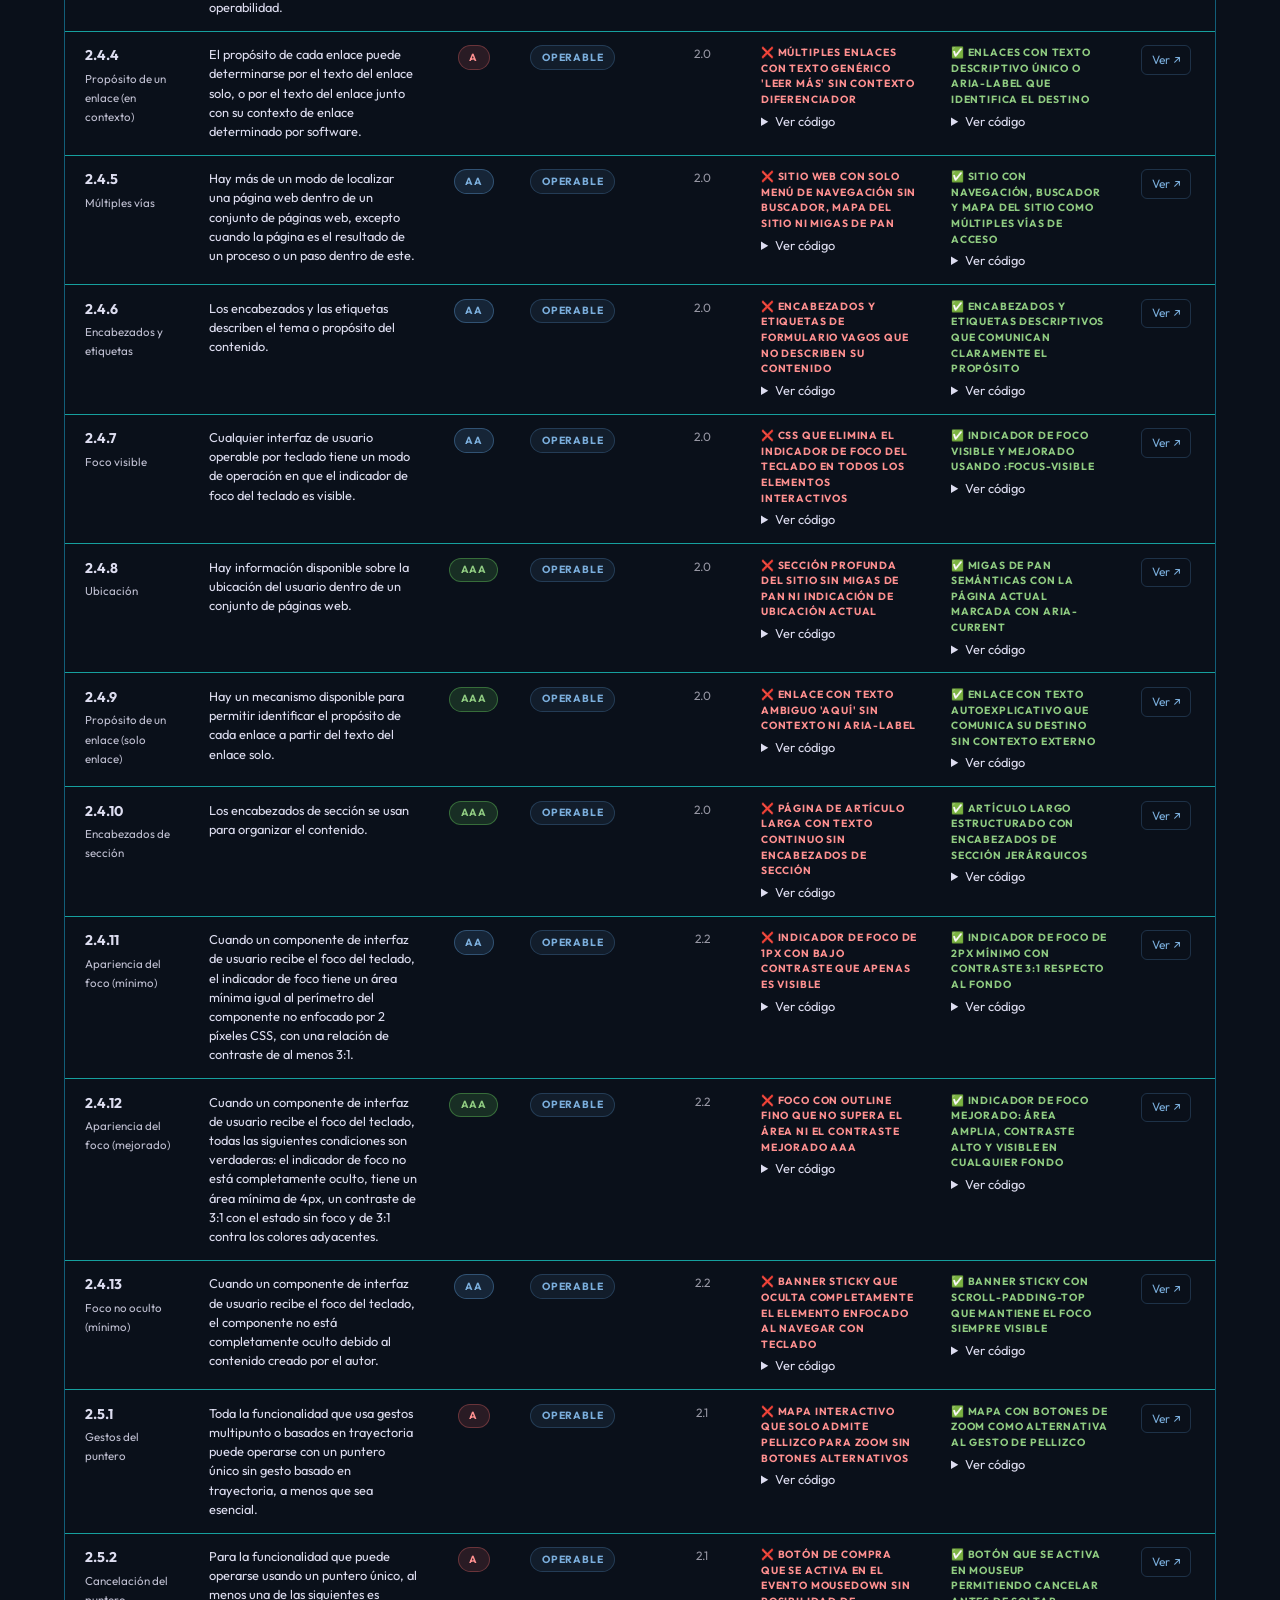
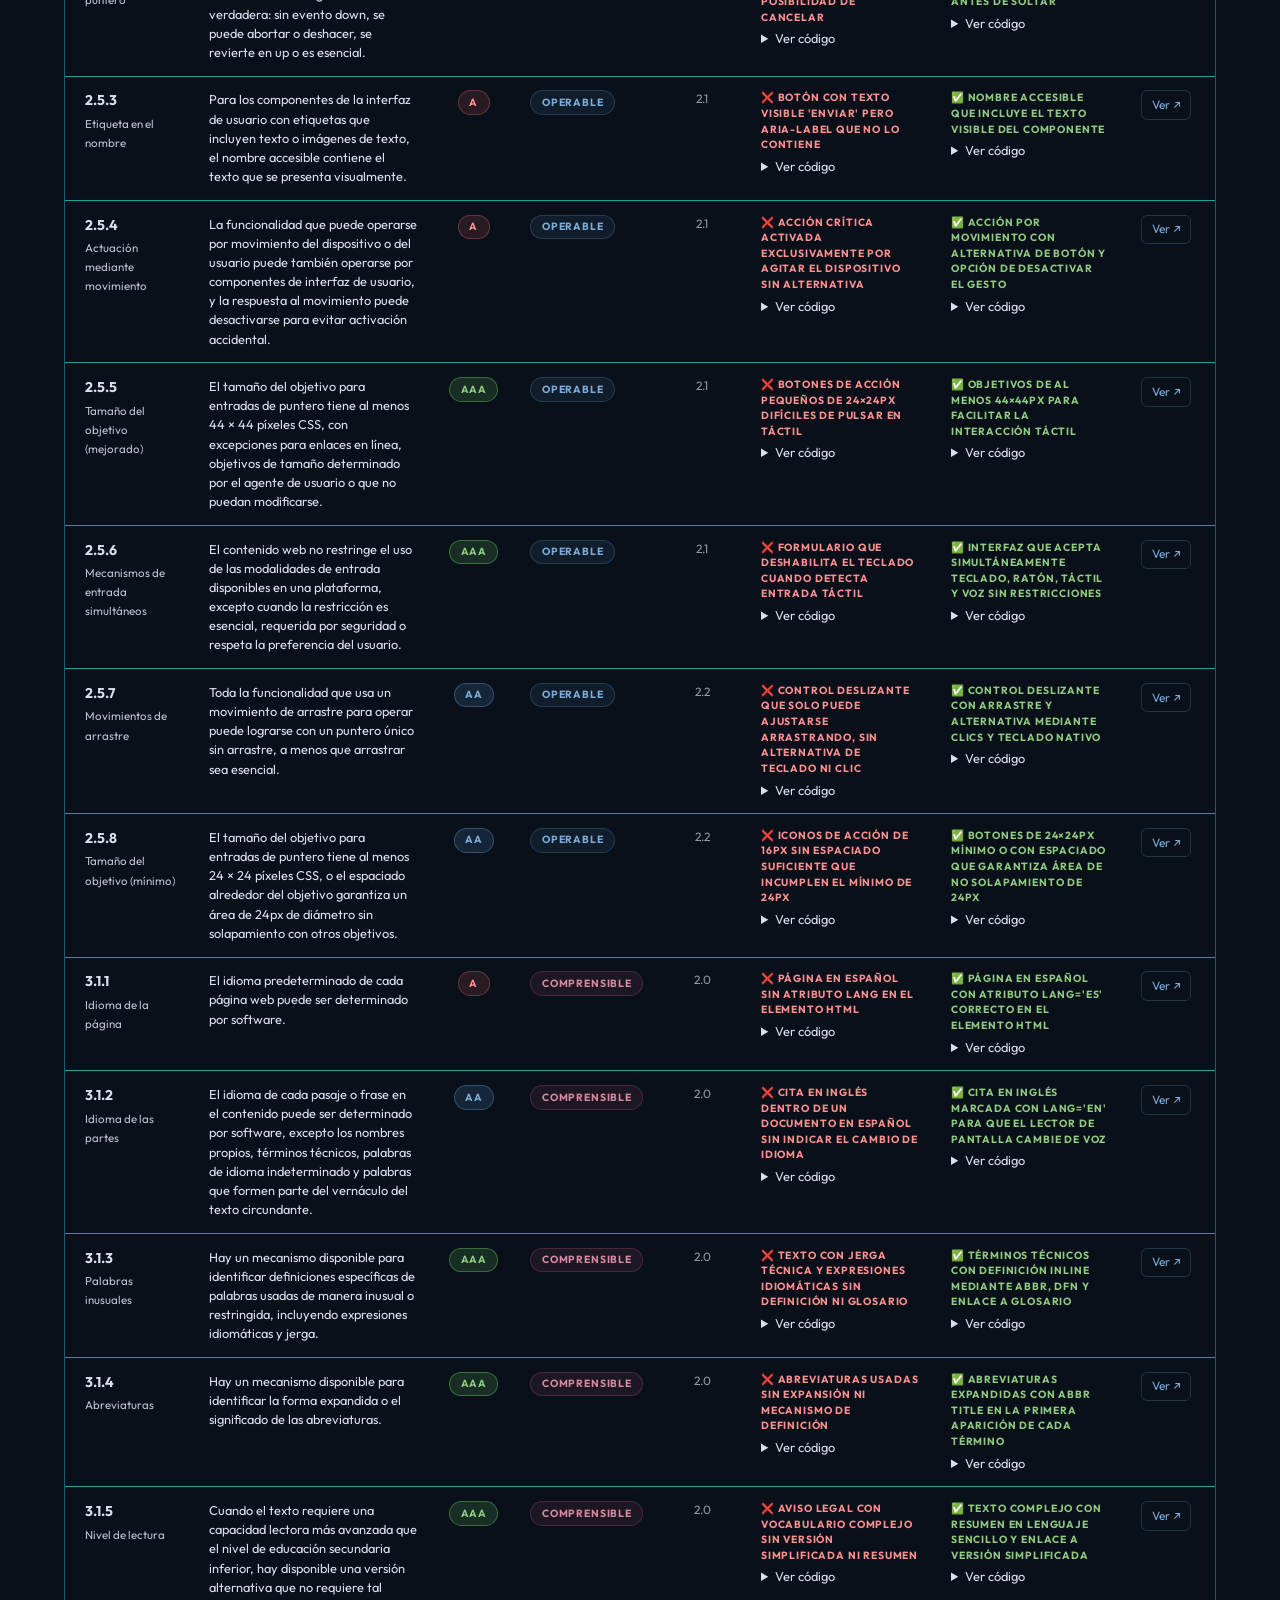
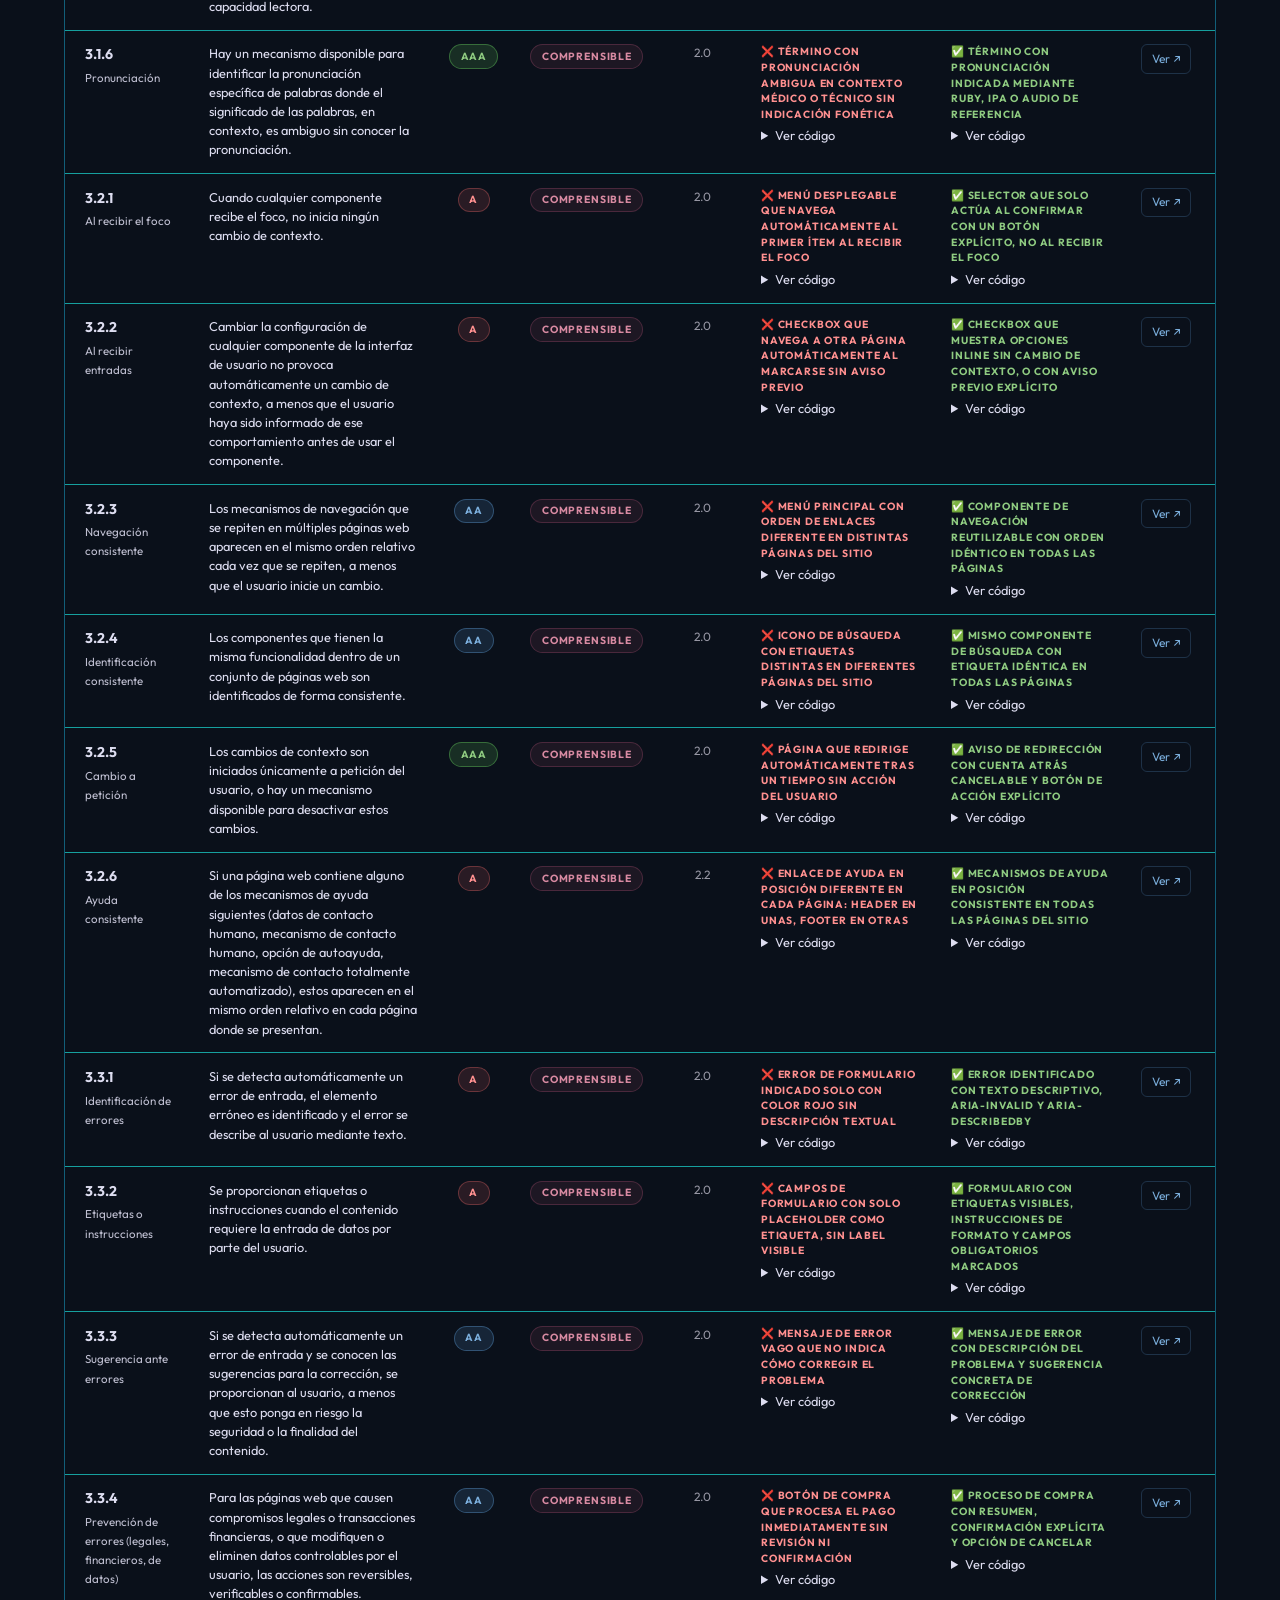
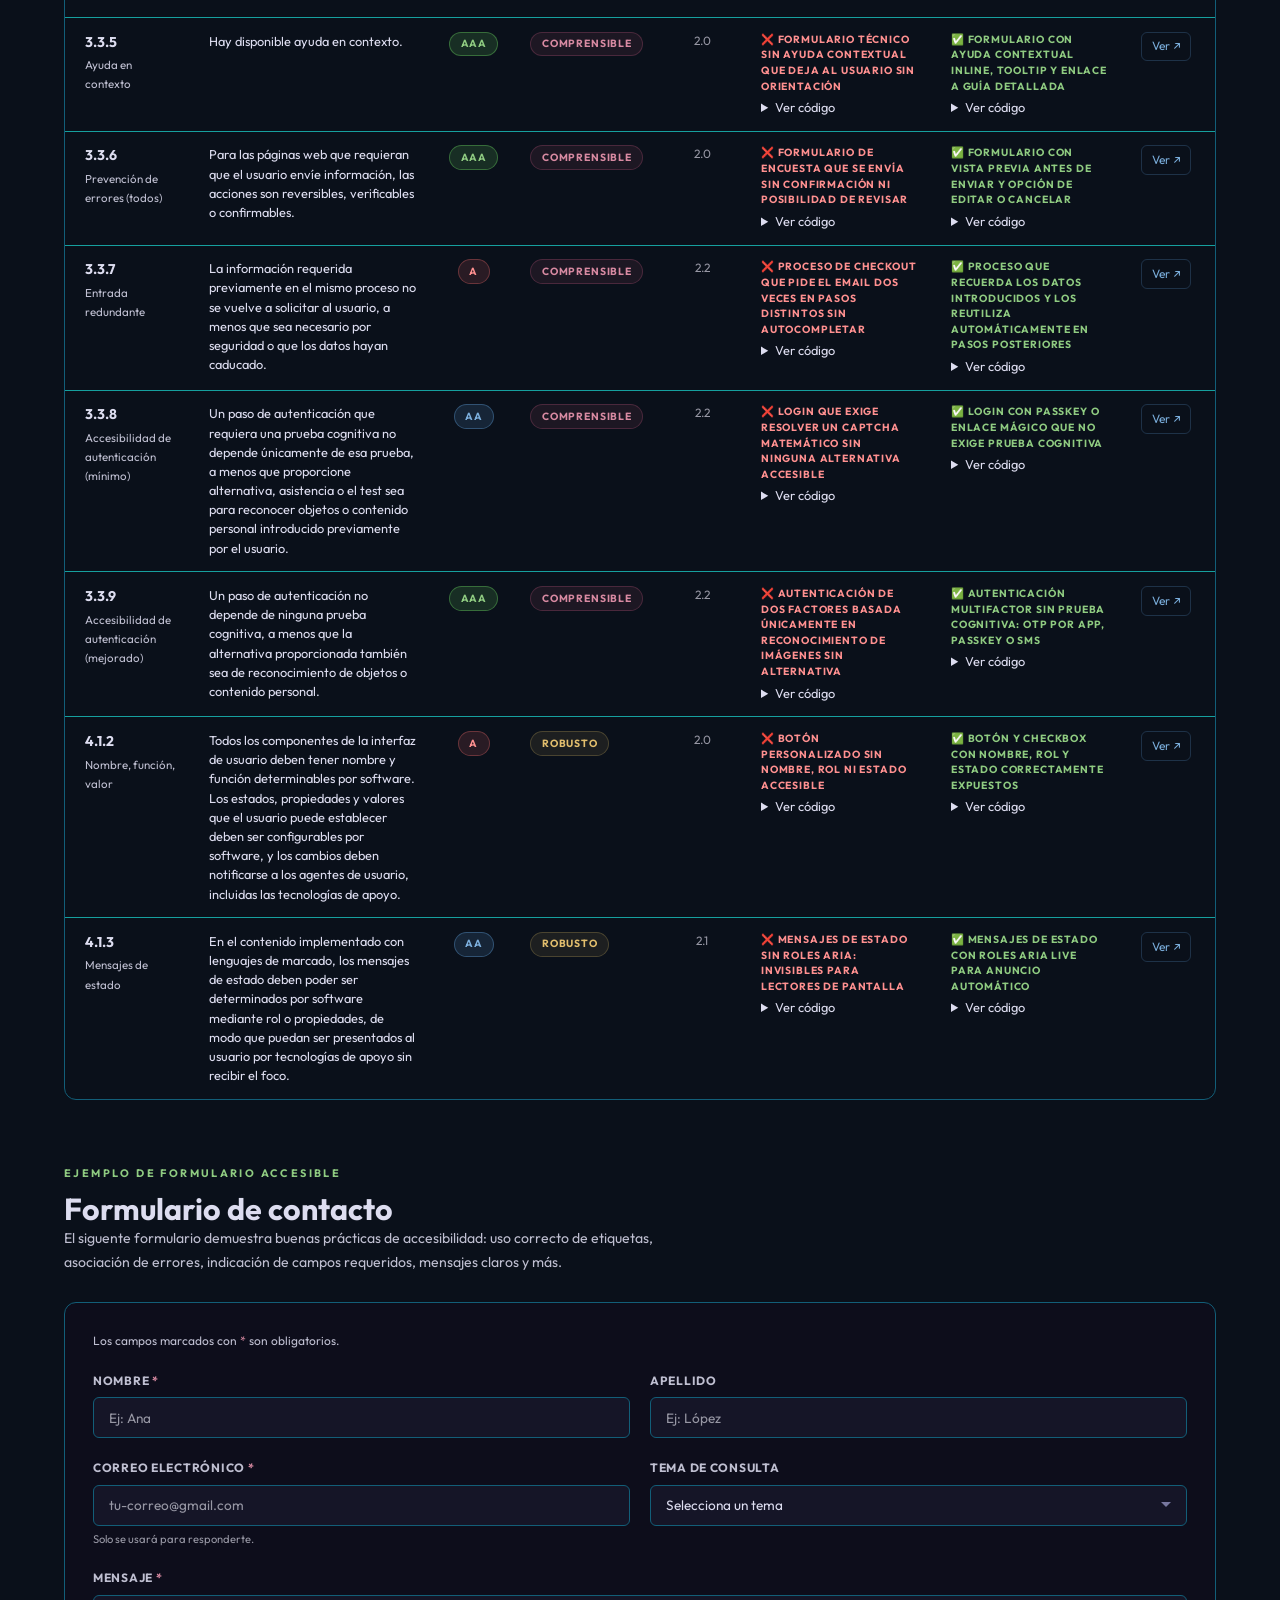
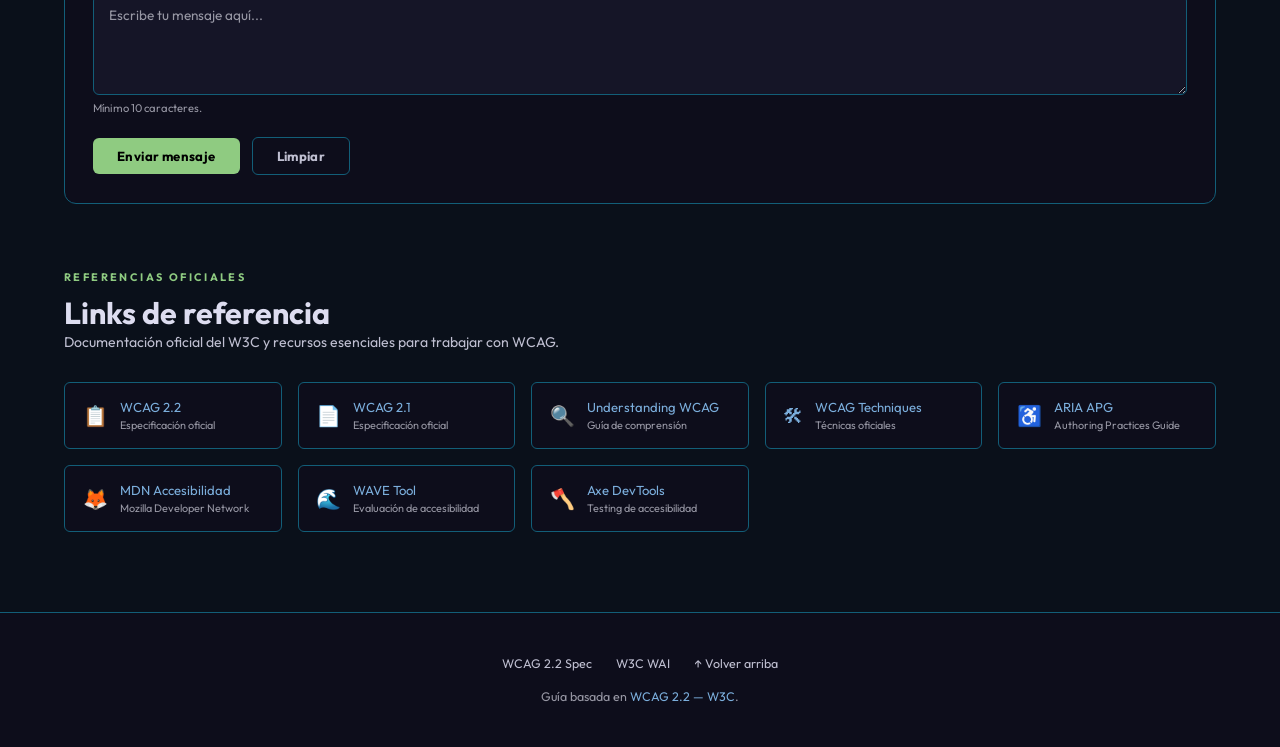
==== commit ced58b44: "Color  accesible" ====
--- a/index.html
+++ b/index.html
@@ -9,9 +9,9 @@
   <!-- Fonts -->
   <link rel="preconnect" href="https://fonts.googleapis.com" />
   <link
-    href="https://fonts.googleapis.com/css2?family=Space+Mono:wght@400;700&family=Fraunces:ital,opsz,wght@0,9..144,300;0,9..144,700;1,9..144,400&display=swap"
-    rel="stylesheet"
-  />
+  href="https://fonts.googleapis.com/css2?family=Outfit:wght@400;500;600;700&display=swap"
+  rel="stylesheet"
+/>
 
   <!-- CSS — orden importa -->
   <link rel="stylesheet" href="css/base.css" />
--- a/css/base.css
+++ b/css/base.css
@@ -4,22 +4,22 @@
 
 :root {
   /* Colores */
-  --bg:          #06080b;
-  --surface:     #0f0f18;
-  --surface2:    #181824;
-  --surface3:    #20202f;
-  --border:      #28283c;
-  --border-soft: #1e1e2e;
+  --bg:          #0a101a;
+  --surface:     #0d0d1b;
+  --surface2:    #151527;
+  --surface3:    #1b1b2c;
+  --border:      #125e78;
+  --border-soft: #16a09e;
 
-  --accent:      #7fff6e;   /* verde — Perceptible */
-  --accent2:     #6eb8ff;   /* azul  — Operable    */
-  --accent3:     #ff6e9c;   /* rosa  — Comprensible */
-  --accent4:     #ffd46e;   /* oro   — Robusto      */
-  --accent-dim:  rgba(127,255,110,.12);
+  --accent:      #8FCB81;   /* verde — Perceptible */
+  --accent2:     #7BAEDC;   /* azul  — Operable    */
+  --accent3:     #D88AA2;   /* rosa  — Comprensible */
+  --accent4:     #E2BE6D;  /* oro   — Robusto      */
+  --accent-dim:   rgba(143, 203, 129, 0.14);;
 
   --text:        #ddddf0;
-  --text-muted:  #7878a0;
-  --text-dim:    #3e3e58;
+  --text-muted:  #bfbfd1;
+  --text-dim:    #9797a4;
 
   /* Tipografía */
   /* --font-mono:   'Space Mono', monospace;
@@ -35,7 +35,7 @@
 
 /* Reset */
 *, *::before, *::after {
-  box-sizing: content-box;
+  box-sizing: border-box;
   margin: 0;
   padding: 0;
 }
--- a/css/table.css
+++ b/css/table.css
@@ -122,7 +122,7 @@
 .criteria-table tbody td:first-child { padding-left: 1.25rem; }
 
 /* Col widths */
-.col-id       { width: 110px; white-space: nowrap; }
+.col-id       { width: 100px;}
 .col-que-pide { min-width: 180px; }
 .col-nivel    { width: 70px;  text-align: center; }
 .col-principio{ width: 130px; }
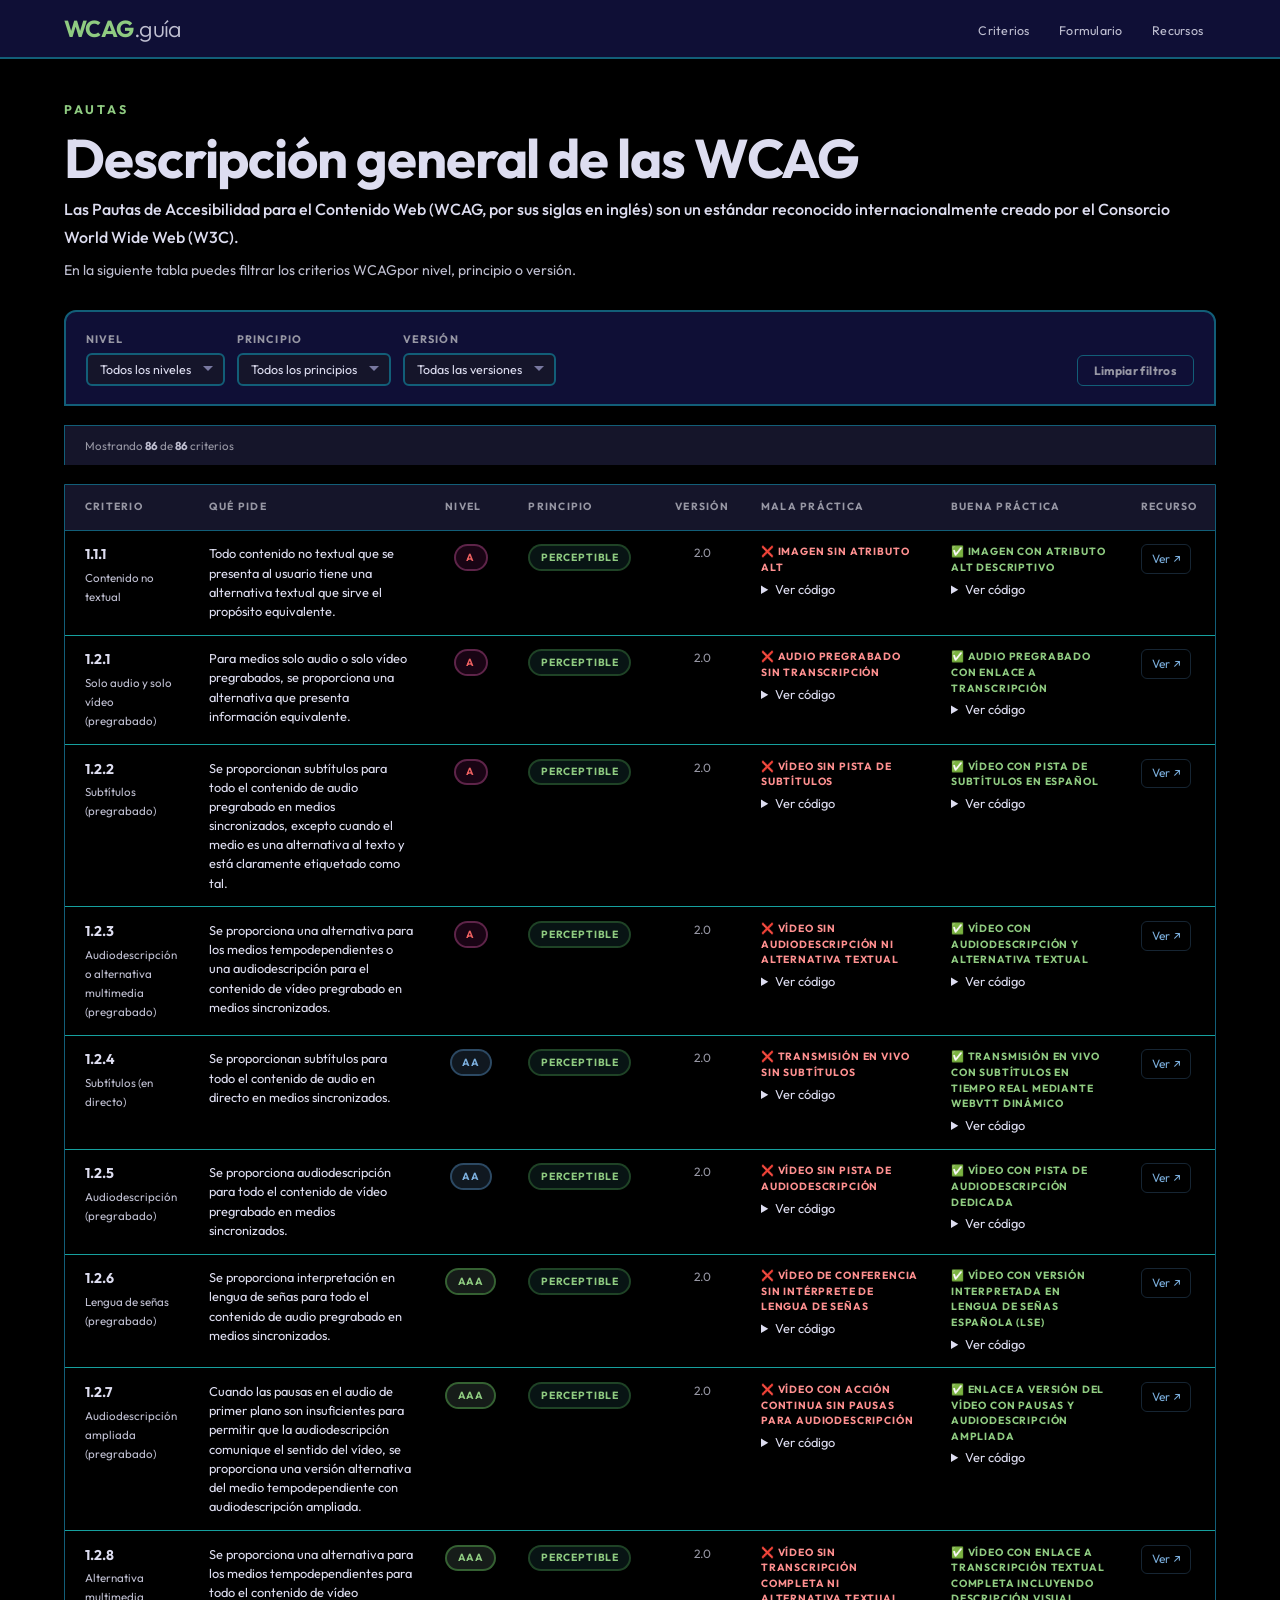
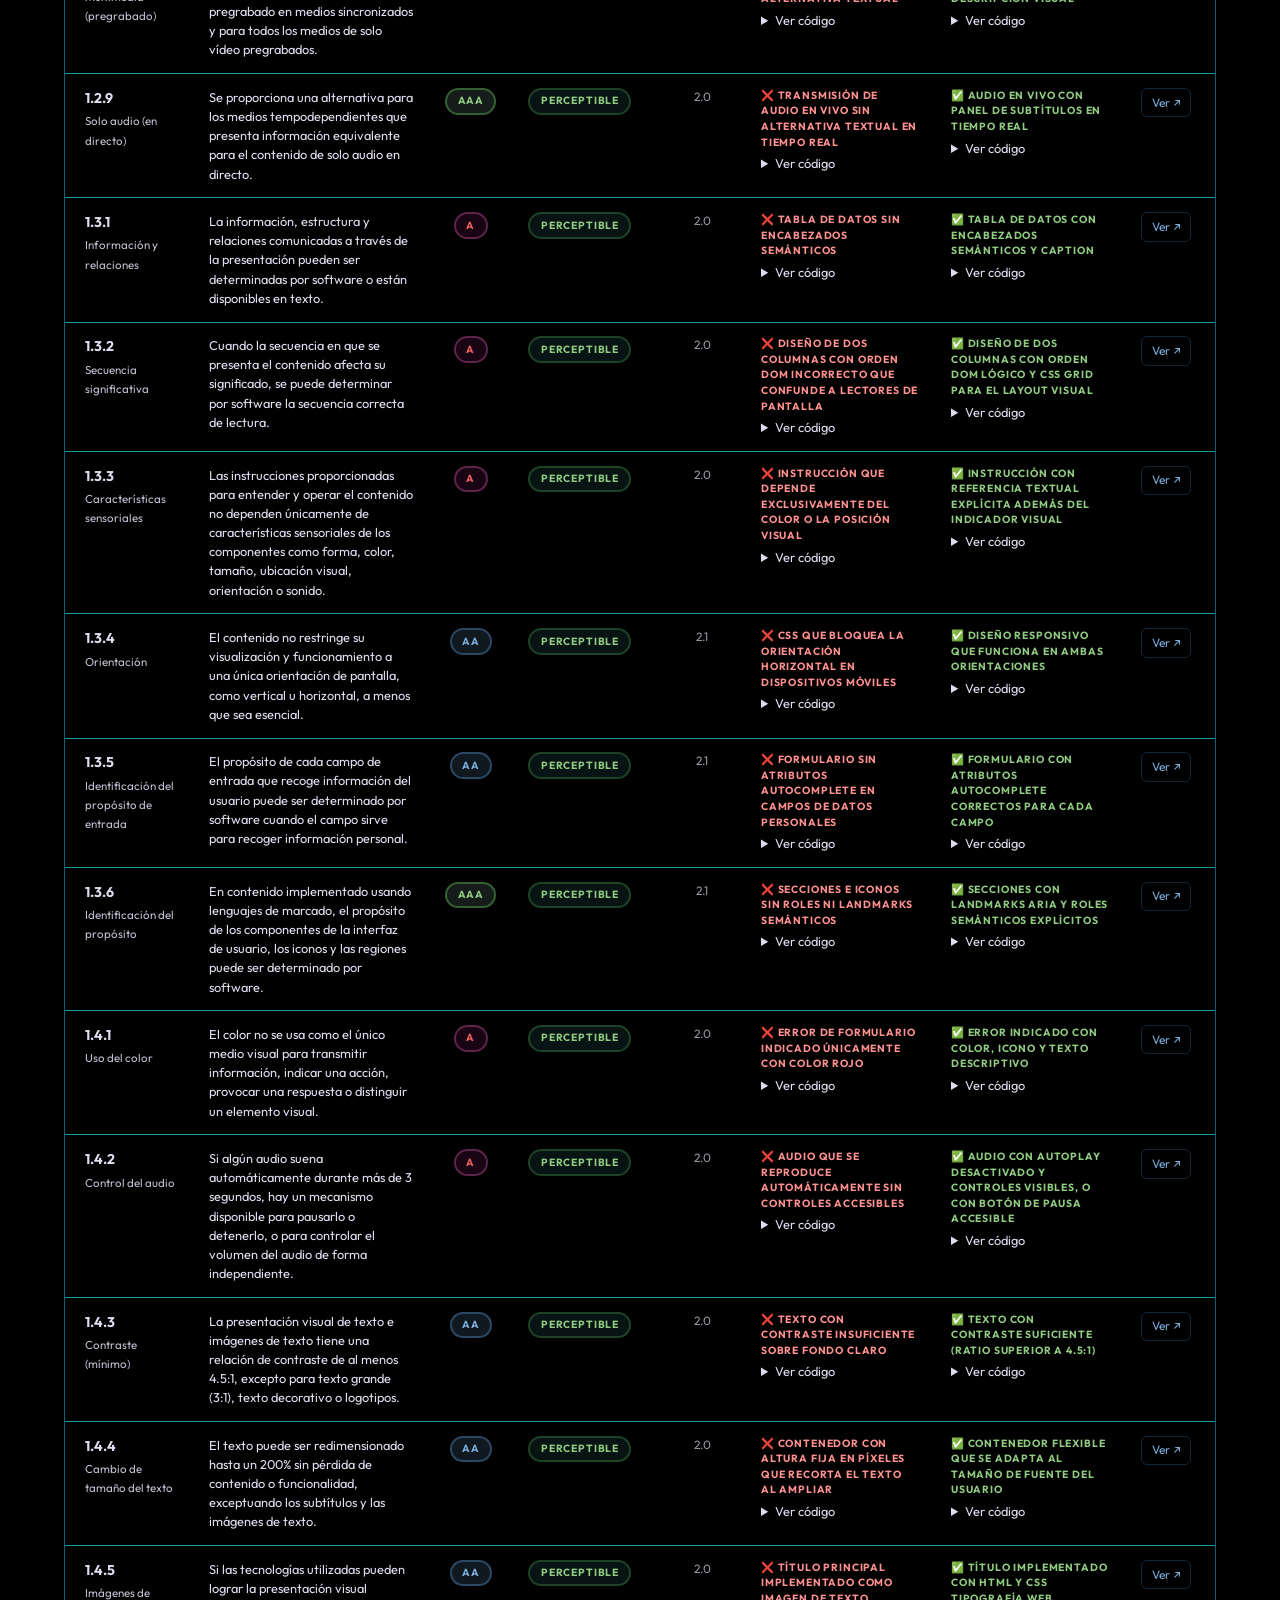
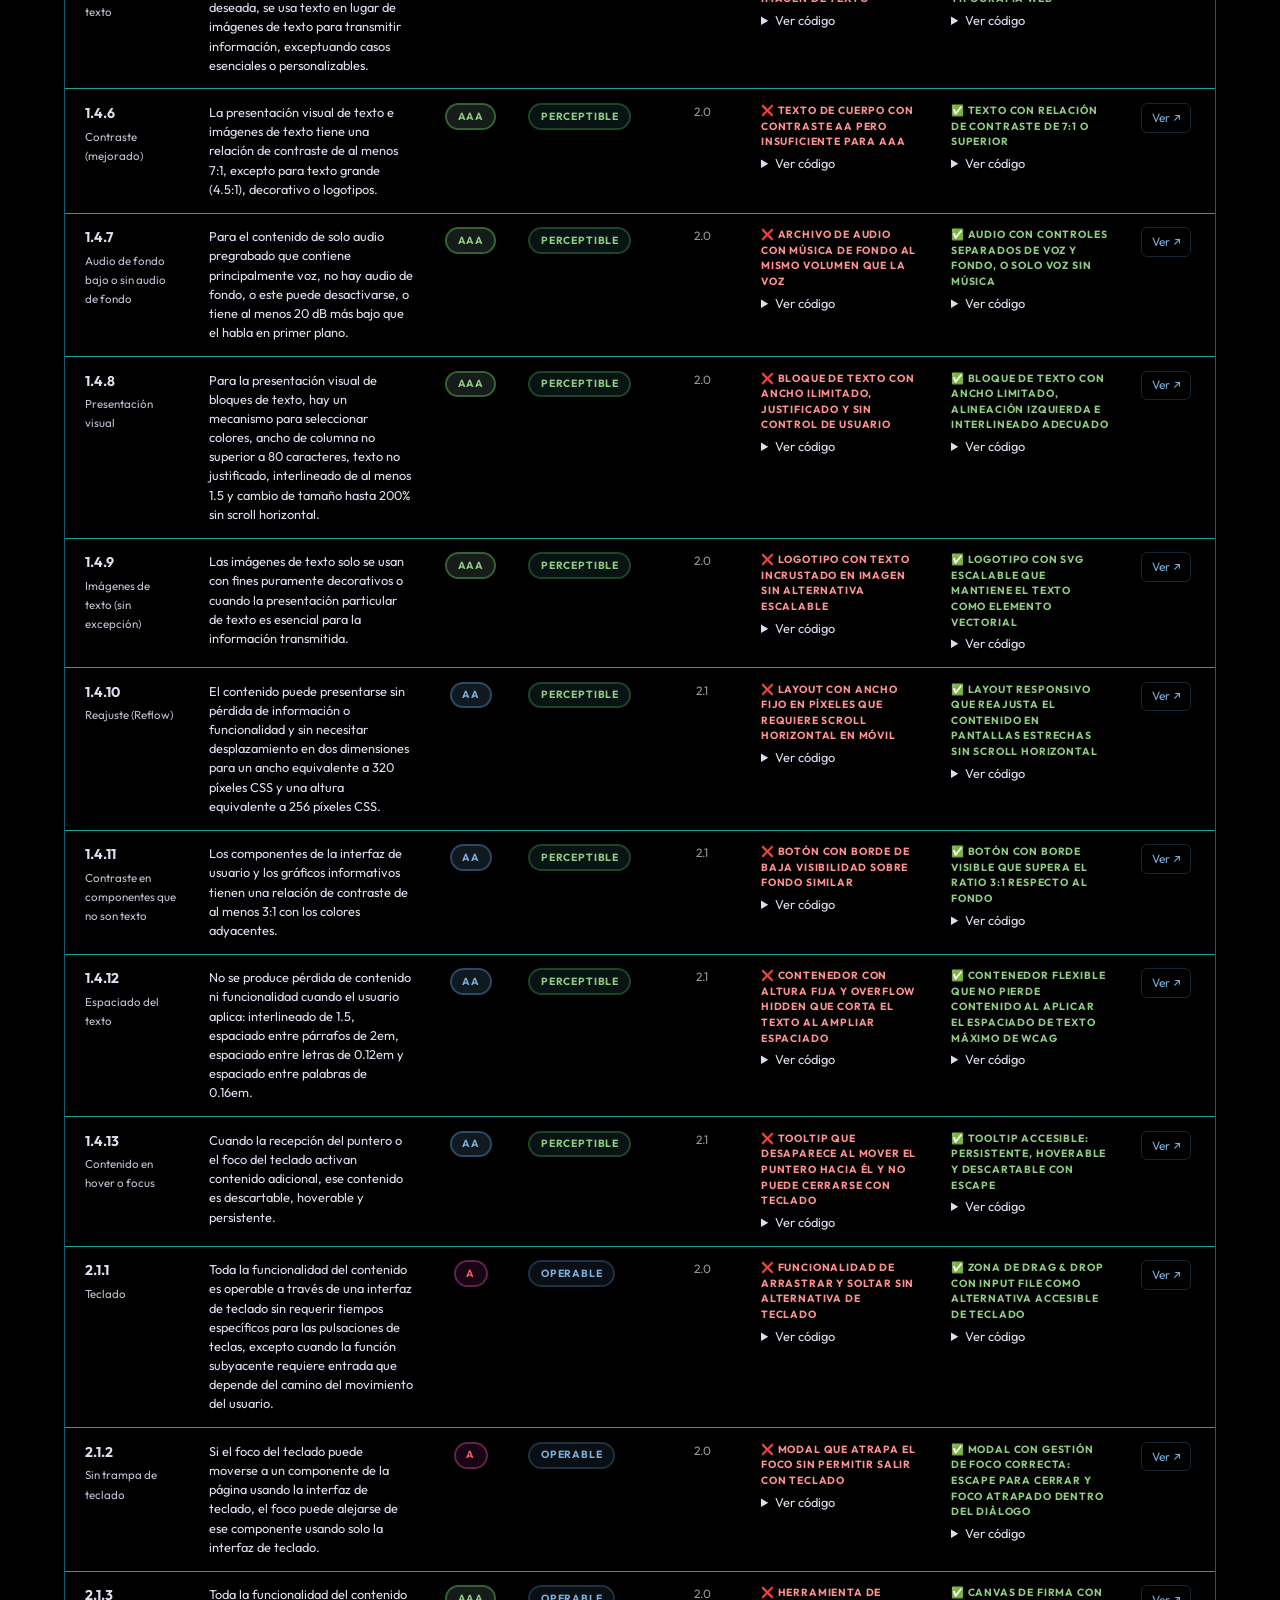
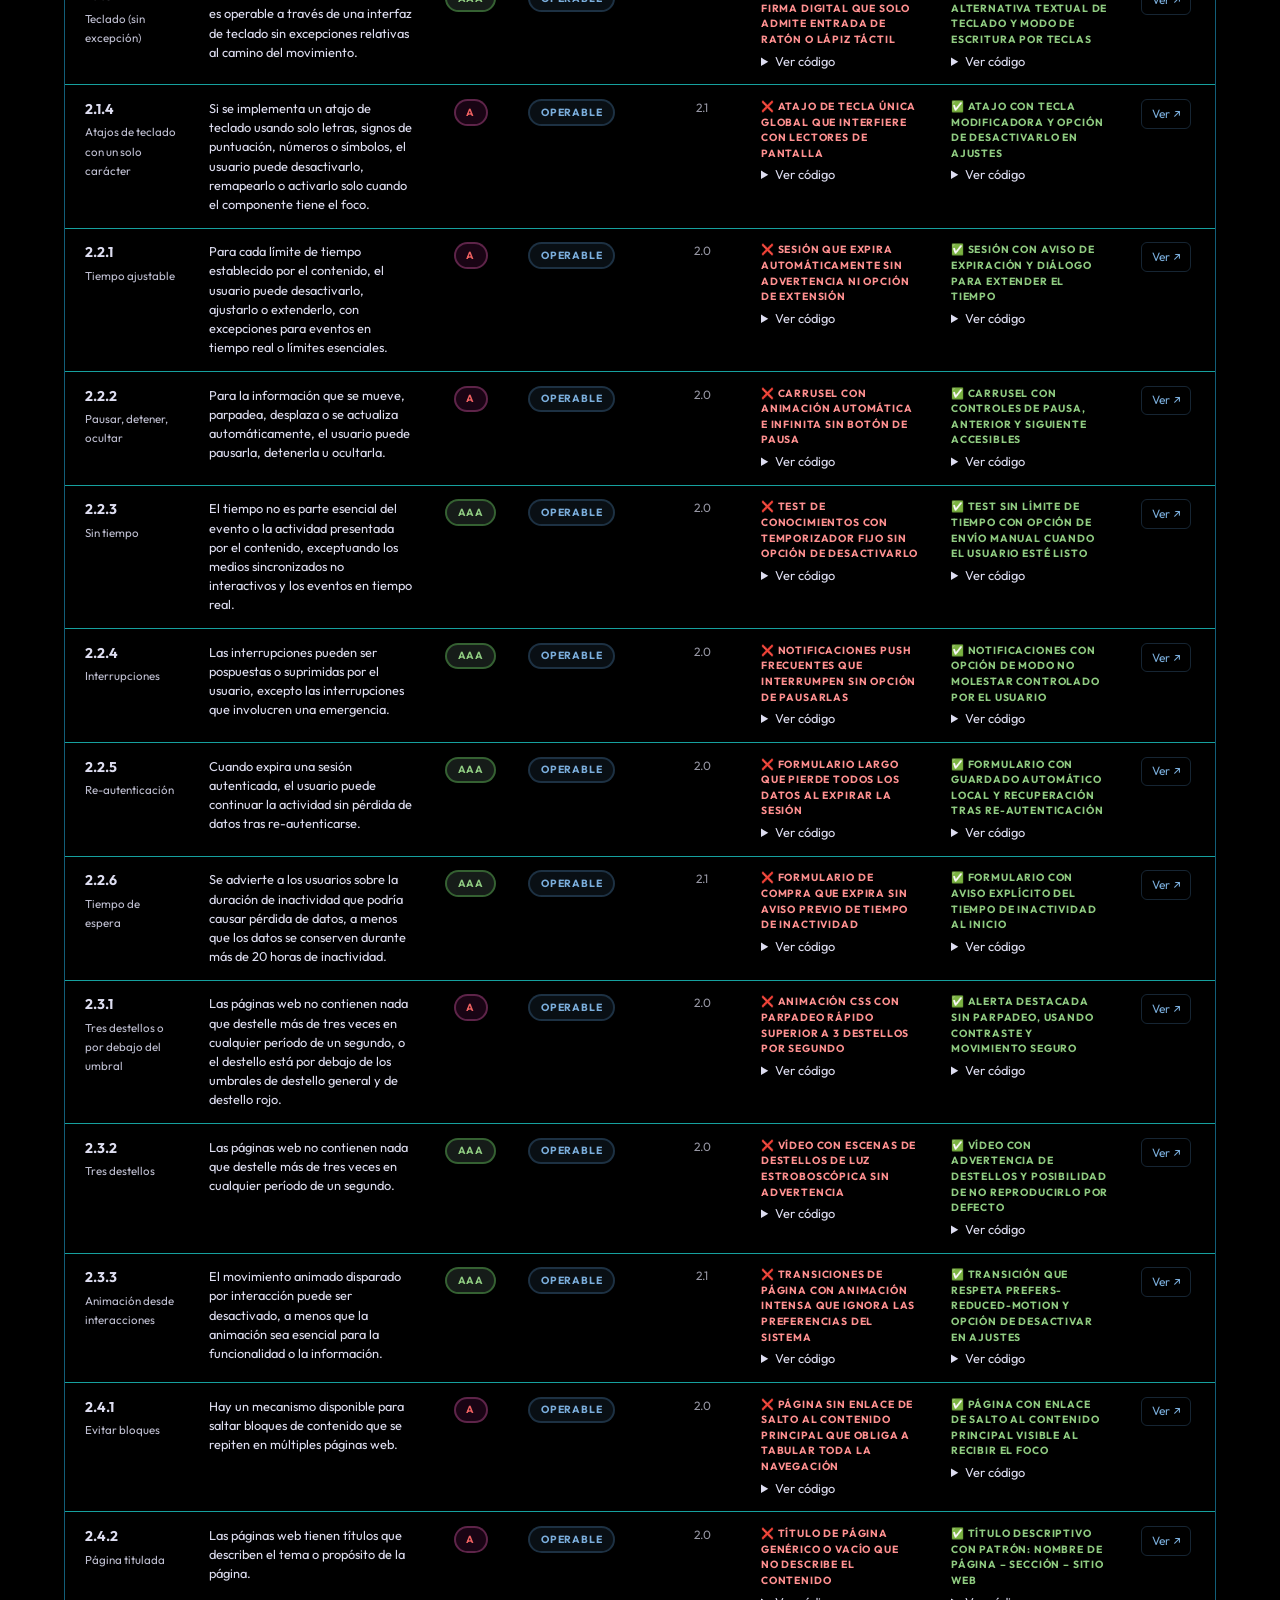
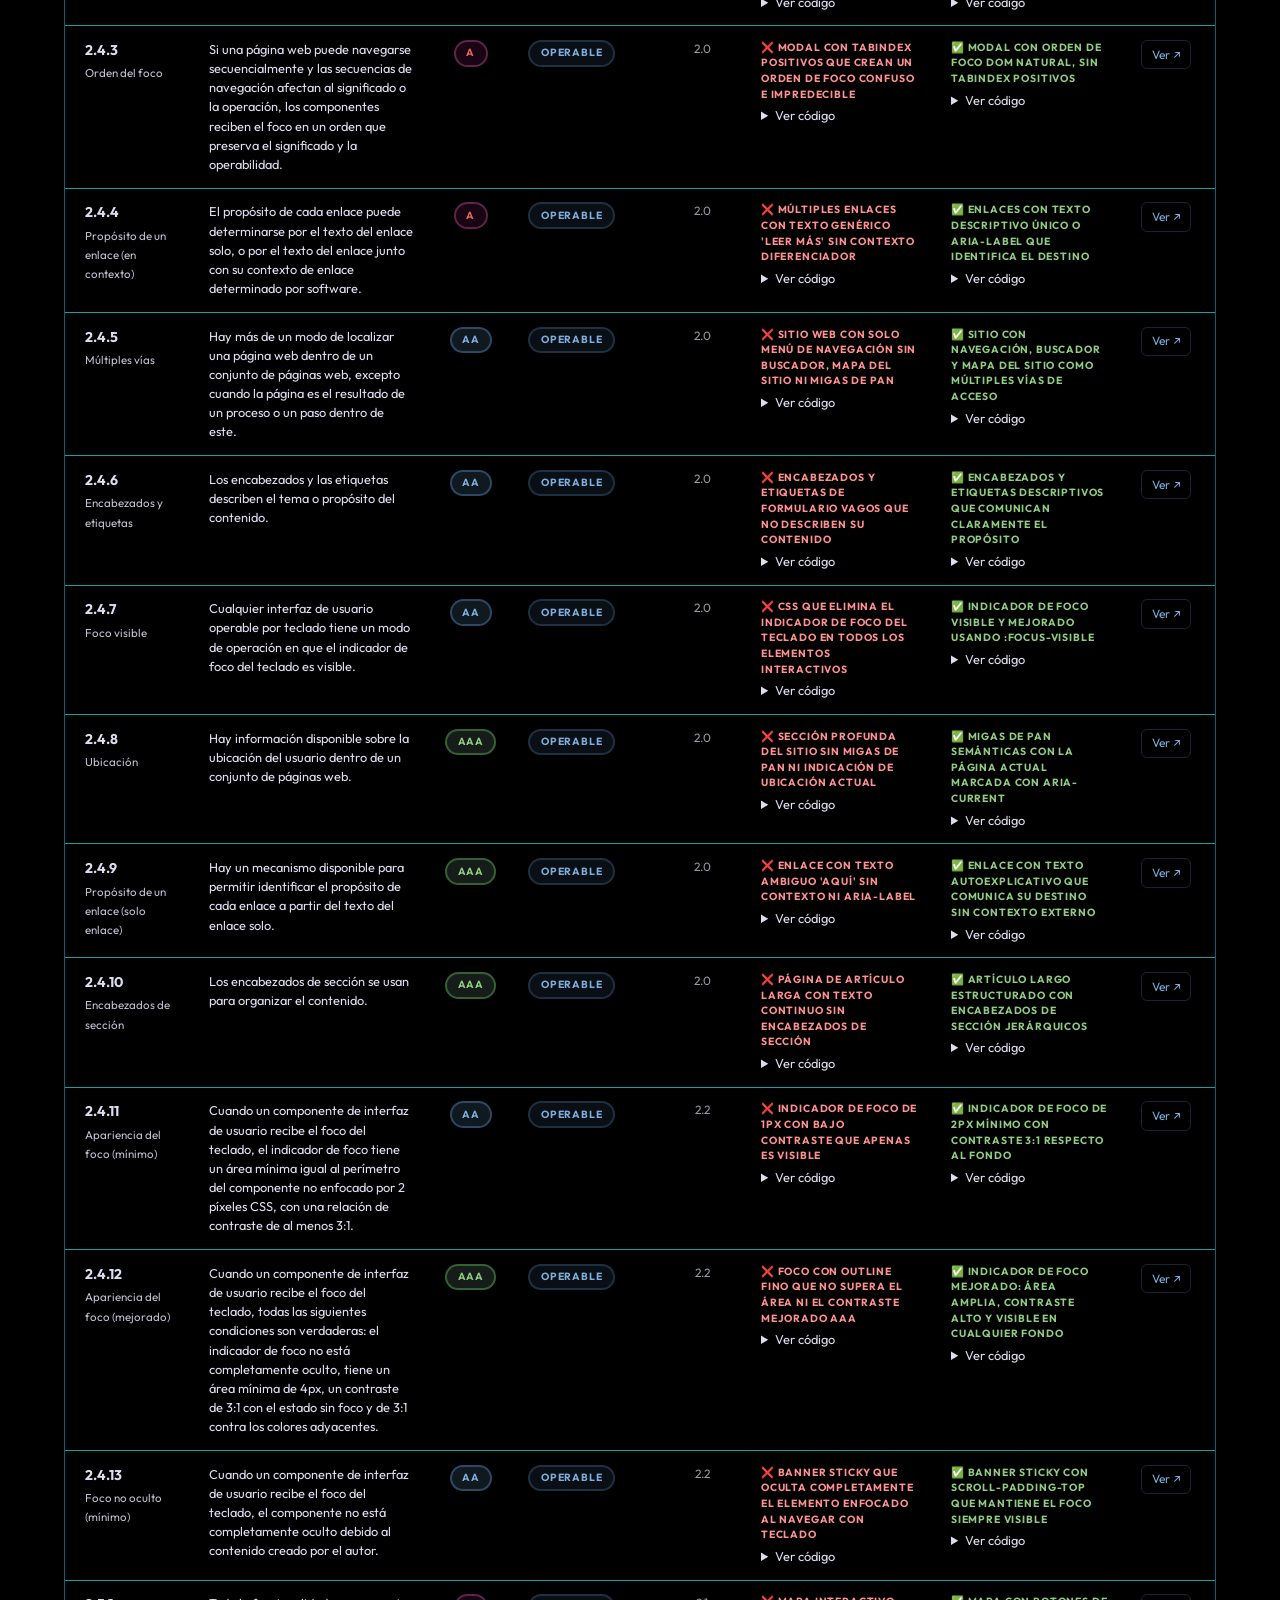
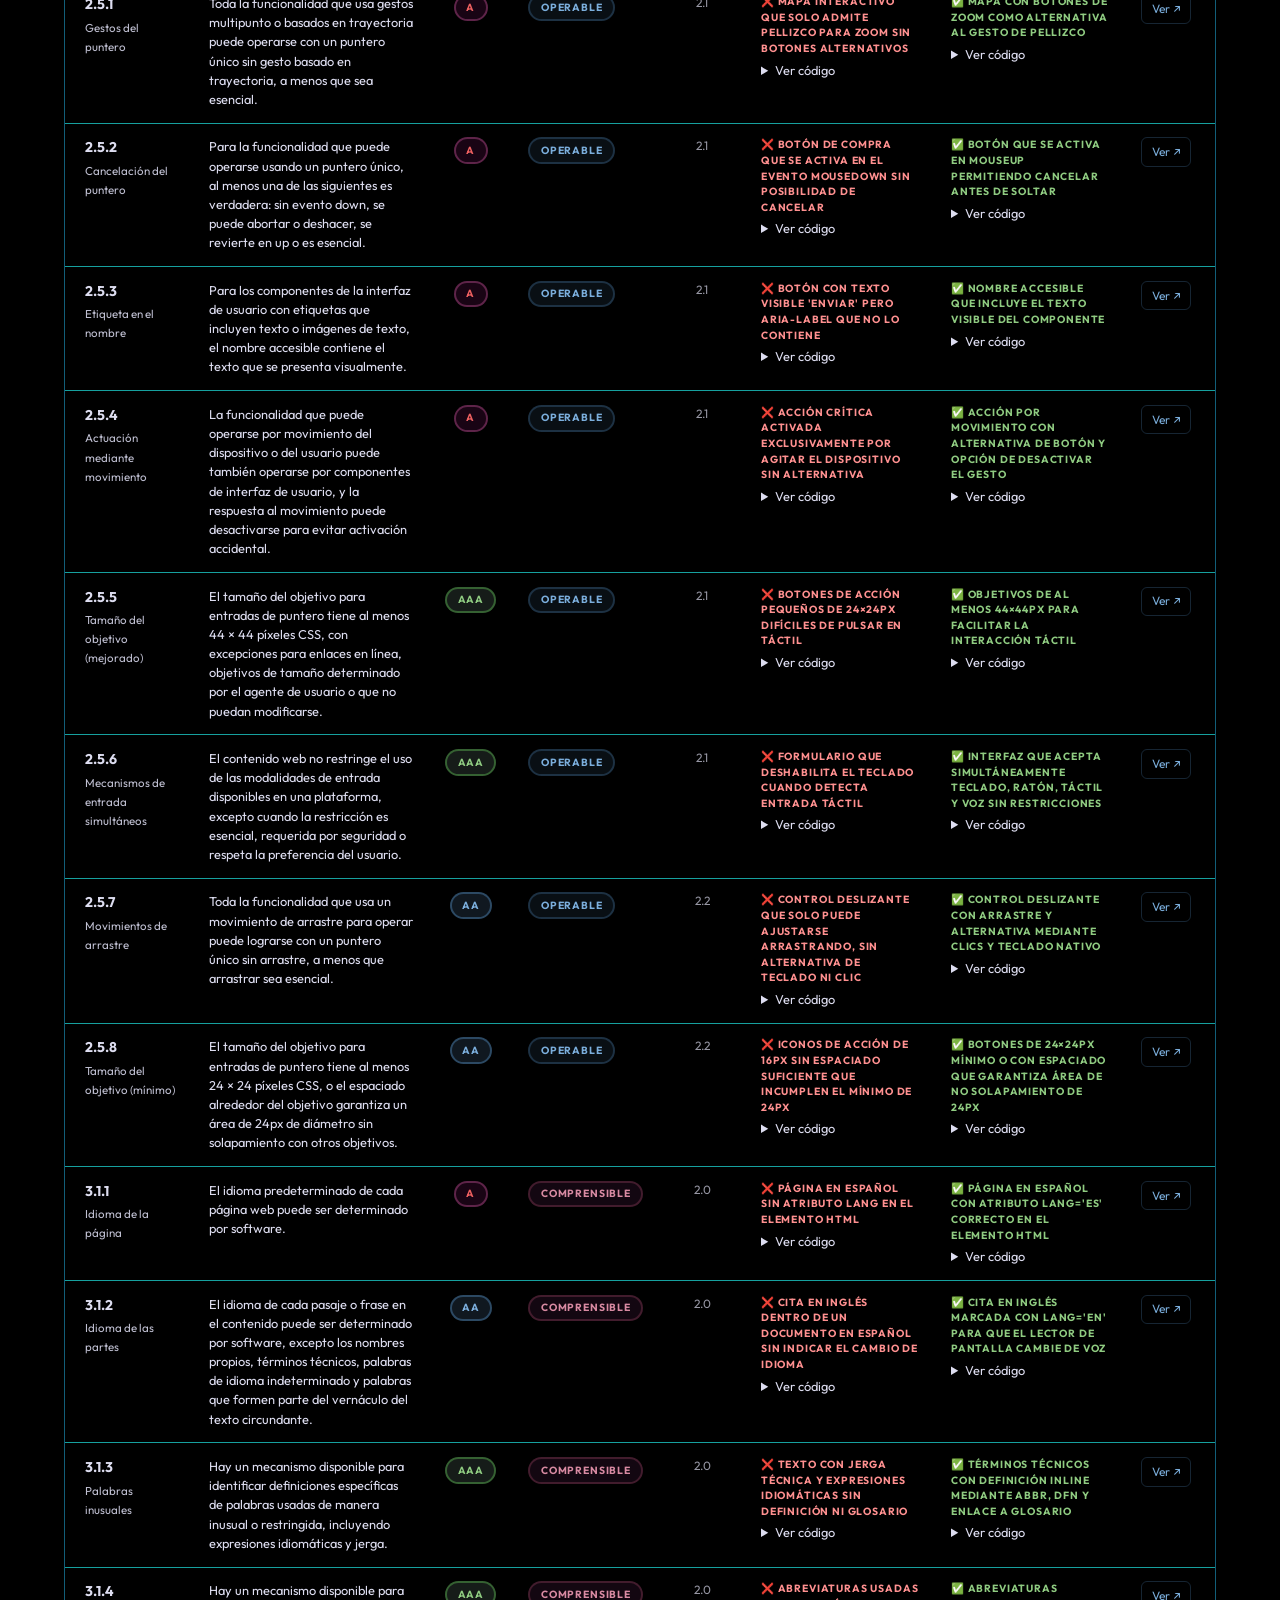
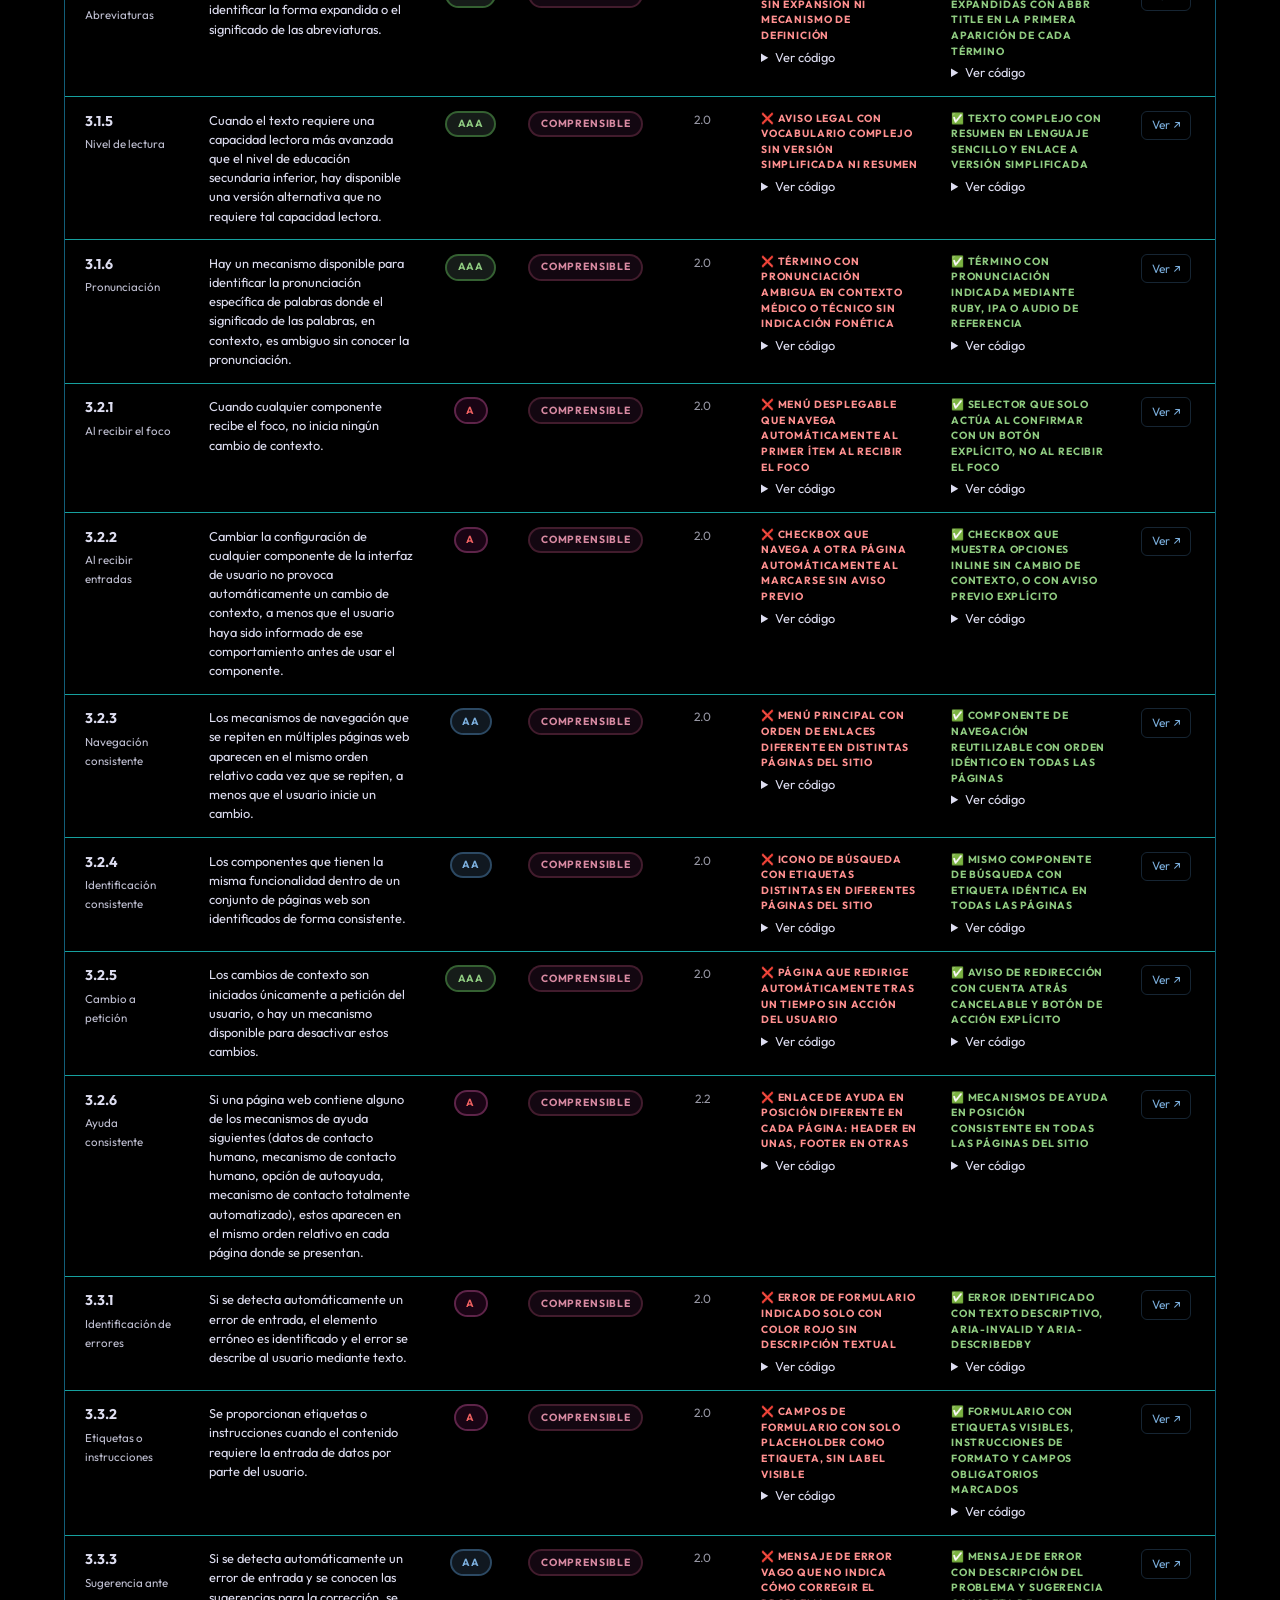
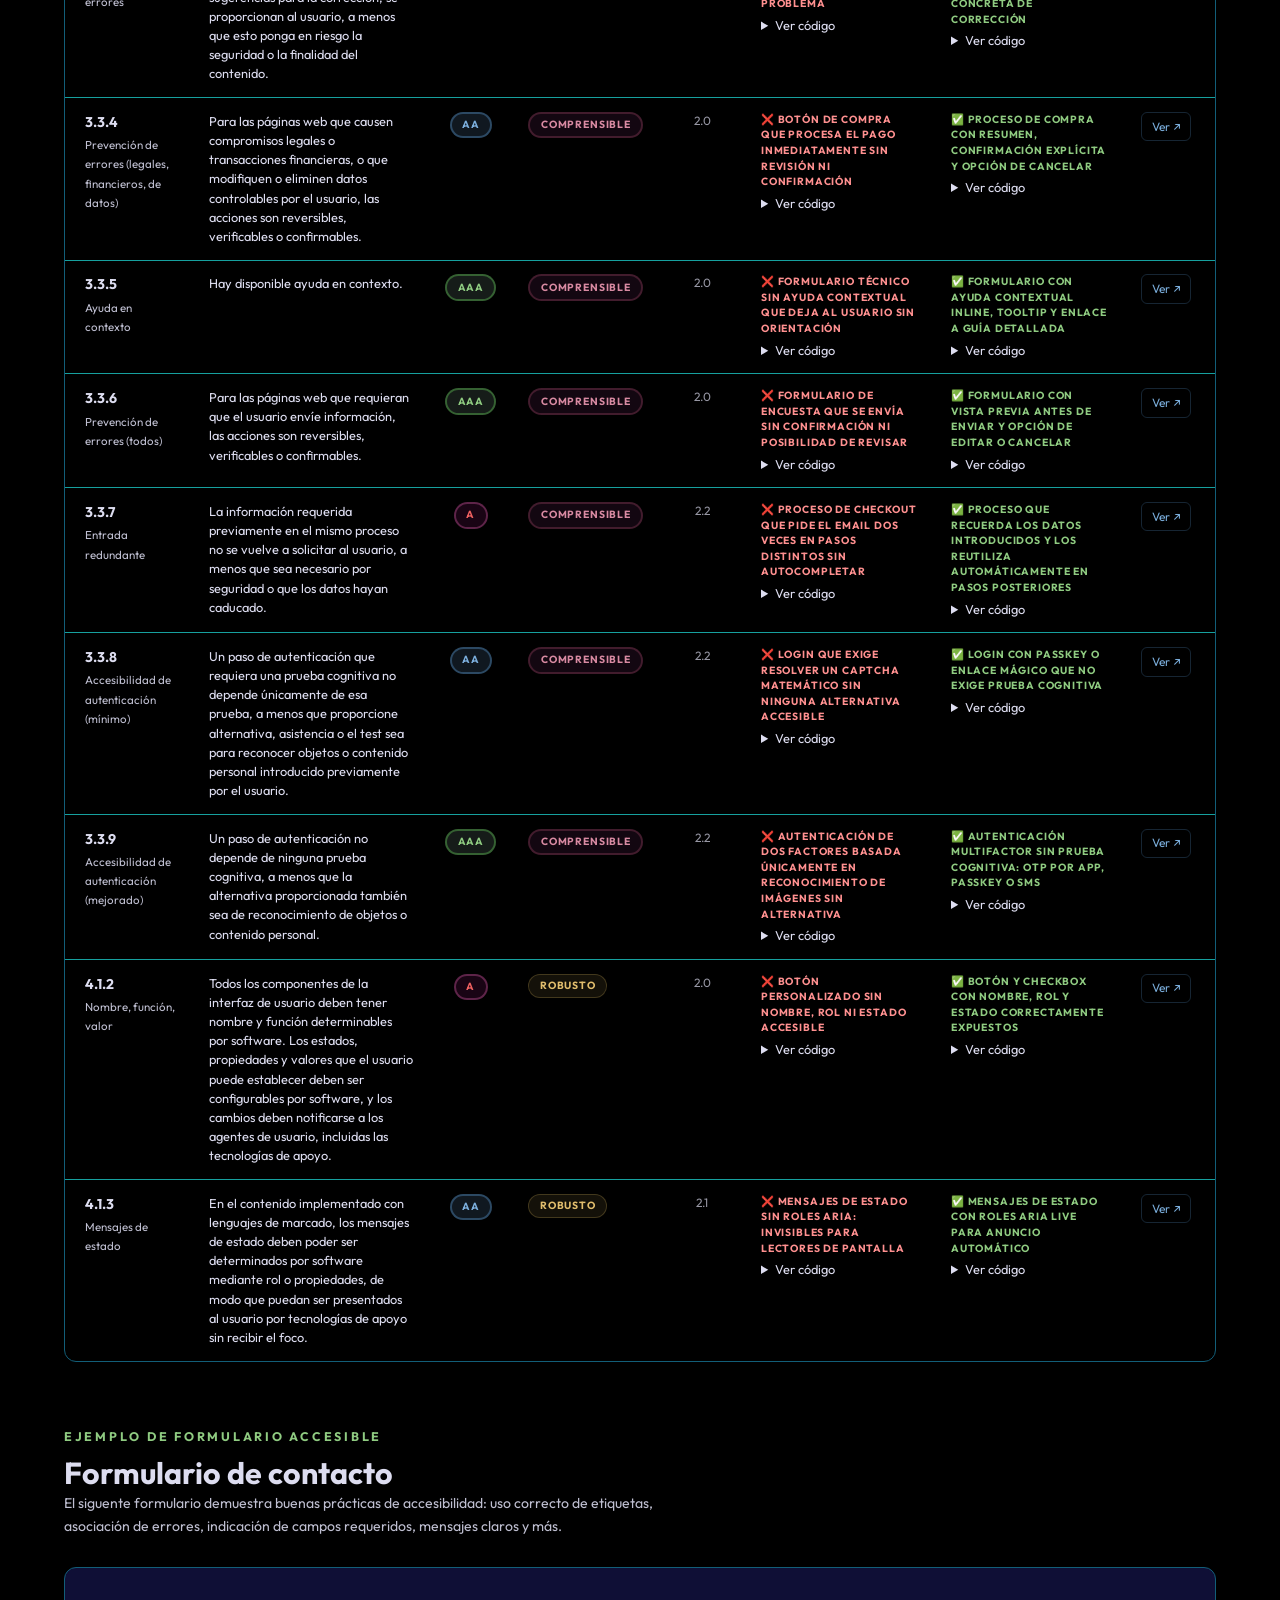
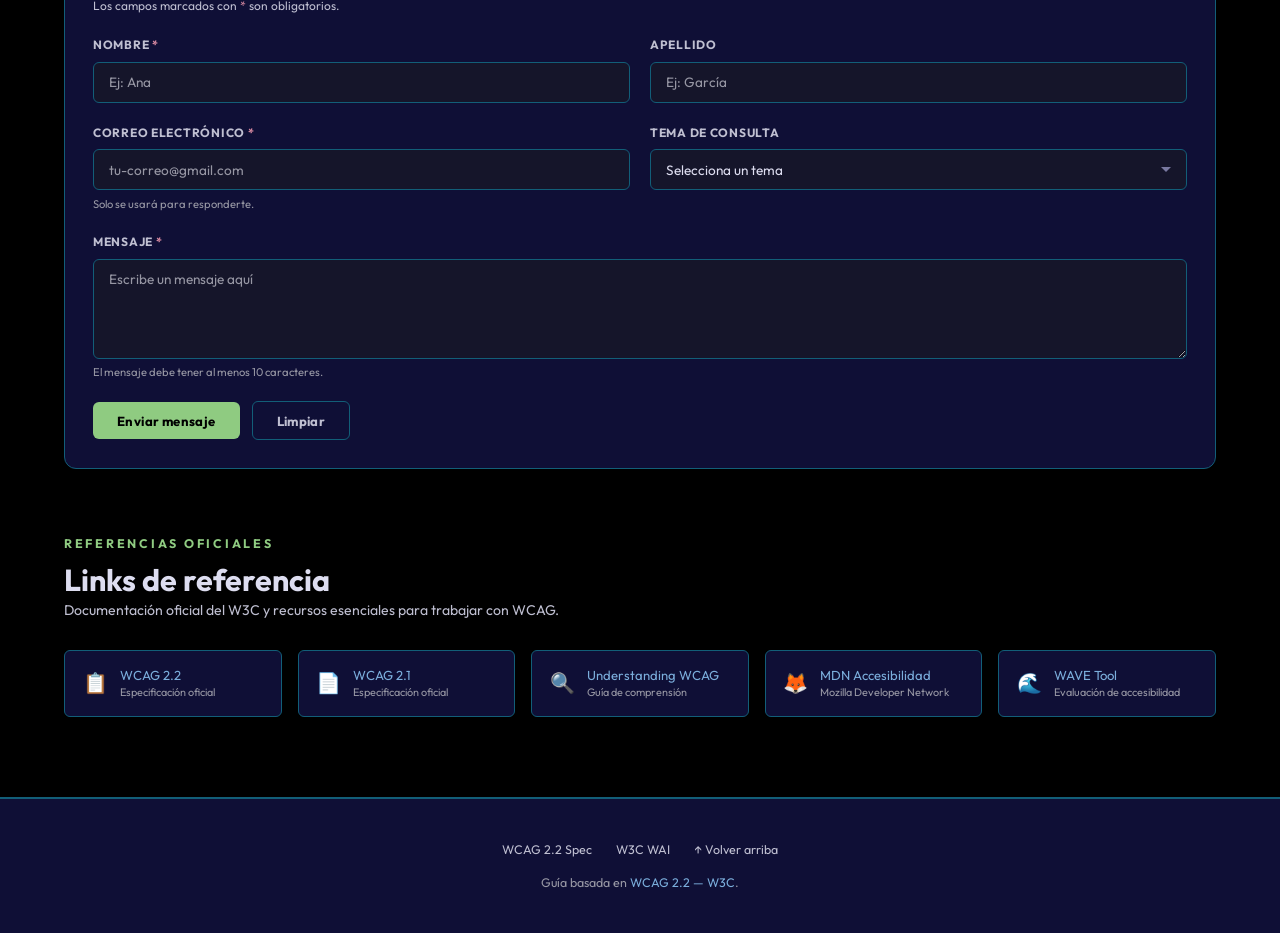
==== commit 3d770228: "Refactor CSS and HTML for improved accessibility and clarity; add comments for WCAG criteria complia" ====
--- a/index.html
+++ b/index.html
@@ -1,5 +1,7 @@
 <!DOCTYPE html>
 <html lang="es">
+
+
 <head>
   <meta charset="UTF-8" />
   <meta name="viewport" content="width=device-width, initial-scale=1.0" />
@@ -14,31 +16,35 @@
 />
 
   <!-- CSS — orden importa -->
-  <link rel="stylesheet" href="css/base.css" />
-  <link rel="stylesheet" href="css/layout.css" />
-  <link rel="stylesheet" href="css/components.css" />
-  <link rel="stylesheet" href="css/table.css" />
+  <link rel="stylesheet" href="css/base.css" />  <!-- Main css. BASE.CSS — Variables, reset, tipografía global-->
+  <link rel="stylesheet" href="css/layout.css" /> <!-- LAYOUT.CSS — Header, nav, main, footer, section wrappers -->
+  <link rel="stylesheet" href="css/components.css" /> <!--COMPONENTS.CSS — Botones, formulario, cards, badges, links -->
+  <link rel="stylesheet" href="css/table.css" />  <!--   TABLE.CSS — Tabla de criterios WCAG, filtros, paginación -->
 </head>
+
+
 <body>
-
-  <!-- SKIP LINK (accesibilidad: salta la nav al contenido) -->
+  <!-- SKIP LINK (accesibilidad: salta la nav al contenido #main-content ) -->
   <a class="skip-link" href="#main-content">Saltar al contenido principal</a>
 
-  <!-- SLOTS -->
-  <div id="slot-header"></div>
+  <!-- SLOTS: cargados en loader.js -->
+  <div id="slot-header"></div> 
 
   <main id="main-content">
     <div id="slot-criterios"></div>
     <div id="slot-formulario"></div>
     <div id="slot-recursos"></div>
   </main>
-
+  
+  <!-- MOVER EL FORMULARIO EN EL FOOTER
+   :ADD A NEW DIV, TO KEEP FOOTER CONTENT AND FORM -->
   <div id="slot-footer"></div>
 
   <script src="data/wcag-criteria.js"></script>
   <script src="js/filters.js"></script>
   <script src="js/form.js"></script>
   <script src="js/loader.js"></script>
+</body>
 
-</body>
+
 </html>
--- a/css/base.css
+++ b/css/base.css
@@ -1,20 +1,18 @@
-/* ============================================================
-   BASE.CSS — Variables, reset, tipografía global
-   ============================================================ */
+ /* BASE.CSS — Variables, reset, tipografía global */
 
 :root {
   /* Colores */
-  --bg:          #0a101a;
-  --surface:     #0d0d1b;
-  --surface2:    #151527;
+  --bg:          #000000;
+  --surface:     #0f0f36;
+  --surface2:    #15152a;
   --surface3:    #1b1b2c;
   --border:      #125e78;
   --border-soft: #16a09e;
 
-  --accent:      #8FCB81;   /* verde — Perceptible */
-  --accent2:     #7BAEDC;   /* azul  — Operable    */
-  --accent3:     #D88AA2;   /* rosa  — Comprensible */
-  --accent4:     #E2BE6D;  /* oro   — Robusto      */
+  --accent:      #8FCB81;  
+  --accent2:     #7BAEDC;  
+  --accent3:     #D88AA2;   
+  --accent4:     #E2BE6D;  
   --accent-dim:   rgba(143, 203, 129, 0.14);;
 
   --text:        #ddddf0;
@@ -26,7 +24,7 @@
   --font-serif:  'Fraunces', serif;  */
   --font-main: 'Outfit', sans-serif;
 
-  /* Miscelánea */
+  /* Miscelánea */ /* La consistencia visual reduce la carga cognitiva del usuario (criterio WCAG 3.2 — Predecible) */
   --radius:      6px;
   --radius-lg:   12px;
   --shadow:      0 8px 32px rgba(0,0,0,.55);
@@ -35,22 +33,22 @@
 
 /* Reset */
 *, *::before, *::after {
-  box-sizing: border-box;
+  box-sizing: border-box;         /* Sirve para:border-box el padding se incluye dentro del ancho  */
   margin: 0;
   padding: 0;
 }
 
 html {
-  scroll-behavior: smooth;
-  -webkit-text-size-adjust: 100%;
+  scroll-behavior: smooth;        /* WCAG 2.3.3 — algunos usuarios se marean con animaciones. */
+  -webkit-text-size-adjust: 100%;  /* Esto lo desactiva para que tu diseño tipográfico se respete exactamente.En móviles, iOS Safari  */
 }
 
 body {
   background: var(--bg);
   color: var(--text);
   font-family: var( --font-main);
-  font-size: 15px;
-  line-height: 1.7;
+  font-size: clamp(1rem, 0.95rem + 0.2vw, 1.125rem);  /* Sirve para: clamp(mínimo, preferido, máximo)  WCAG 1.4.4 — el texto debe poder ampliarse al 200% sin perder contenido*/
+  line-height: 1.7;   /*WCAG 1.4.12 — espaciado de texto. Menos de 1.5 dificulta la lectura para personas con dislexia. */
   min-height: 100vh;
 }
 
@@ -72,41 +70,49 @@
 }
 
 h3 {
-  font-size: .95rem;
+  font-size: 1rem;
   font-weight: 700;
   color: var(--accent2);
   letter-spacing: .02em;
 }
 
+h4 {
+  font-size: 1rem;
+  font-weight: 500;
+  color: var(--text);
+  margin: .5rem 0;
+}
+
 p {
   color: var(--text-muted);
-  margin-bottom: .75rem;
+  margin-bottom: .85rem;
 }
 
-p:last-child { margin-bottom: 0; }
+p:last-child { margin-bottom: 0; }  /* Sirve para */
 
 a {
   color: var(--accent2);
   text-decoration: none;
   transition: color var(--transition);
 }
-a:hover { text-decoration: underline; }
-a:focus-visible {
-  outline: 2px solid var(--accent2);
-  outline-offset: 3px;
+a:hover { text-decoration: underline; }        /* Usuario que usa mouse */
+a:focus-visible {                              /*Usuario que usa teclado, el tab:  criterio WCAG 2.4.7 más violado */
+  outline: 2px solid var(--accent2);          
+  outline-offset: 3px;                        /* Sirve para: separar el borde del texto para mayor legibilidad */
   border-radius: 3px;
 }
+/* Sirve para:*/
 
 code {
   font-family: var( --font-main);
-  font-size: .82em;
+  font-size: .85em;
   background: rgba(110,184,255,.08);
   color: var(--accent2);
   padding: .1em .35em;
   border-radius: 3px;
 }
 
-/* Utilidades */
+/* Utilidades: Invisible visualmente, pero existe en el DOM. Los lectores de pantalla lo leen, los ojos no lo ven. Se usa para texto de contexto que solo necesita el lector de pantalla: */
 .sr-only {
   position: absolute;
   width: 1px; height: 1px;
@@ -116,10 +122,11 @@
   white-space: nowrap;
   border: 0;
 }
+/* ⚠️ display:none o visibility:hidden esos sí lo ocultan del lector. */
 
 .section-label {
   display: block;
-  font-size: .68rem;
+  font-size: .78rem;
   letter-spacing: .22em;
   text-transform: uppercase;
   color: var(--accent);
@@ -127,7 +134,7 @@
   font-weight: 700;
 }
 
-/* Skip link */
+/* Skip link:Vive fuera de la pantalla (top: -120px) hasta que el usuario presiona Tab. Al recibir foco, baja a top: 1rem y aparece. */
 .skip-link {
   position: absolute;
   top: -120px;
@@ -138,13 +145,13 @@
   border-radius: var(--radius);
   font-weight: 700;
   font-family: var( --font-main);
-  font-size: .85rem;
+  font-size: 1rem;
   z-index: 9999;
   transition: top .2s;
 }
 .skip-link:focus {
   top: 1rem;
-  outline: 3px solid var(--accent2);
+  outline: 3px solid var(--accent2);   /* Para que sirve*/
   outline-offset: 3px;
   text-decoration: none;
 }
@@ -162,3 +169,7 @@
   0%   { background-position: 200% 0; }
   100% { background-position: -200% 0; }
 }
+
+/* Nunca quitar el outline sin reemplazarlo */
+/* ❌ NUNCA hagas esto
+* { outline: none; } */
--- a/css/layout.css
+++ b/css/layout.css
@@ -1,11 +1,9 @@
-/* ============================================================
-   LAYOUT.CSS — Header, nav, main, footer, section wrappers
-   ============================================================ */
+   /* LAYOUT.CSS — Header, nav, main, footer, section wrappers */
 
 /* ── Header ── */
 .site-header {
   background: var(--surface);
-  border-bottom: 1px solid var(--border);
+  border-bottom: 2px solid var(--border);
   position: sticky;
   top: 0;
   z-index: 100;
@@ -90,7 +88,7 @@
 /* ── Footer ── */
 .site-footer {
   background: var(--surface);
-  border-top: 1px solid var(--border);
+  border-top: 2px solid var(--border);
   padding: 2.5rem 1.5rem;
 }
 
--- a/css/components.css
+++ b/css/components.css
@@ -1,6 +1,4 @@
-/* ============================================================
-   COMPONENTS.CSS — Botones, formulario, cards, badges, links
-   ============================================================ */
+/* COMPONENTS.CSS — Botones, formulario, cards, badges, links */
 
 /* ── Botones ── */
 .btn {
@@ -24,6 +22,7 @@
   outline: 3px solid var(--accent);
   outline-offset: 3px;
 }
+/* focus: con mouse Y con teclado. focus-visible: solo con teclado. WCAG 2.4.7. */
 
 .btn-primary {
   background: var(--accent);
@@ -117,18 +116,18 @@
   width: 100%;
 }
 .field input::placeholder,
-.field textarea::placeholder { color: var(--text-dim); }
+.field textarea::placeholder { color: var(--text-dim); } /* Contraste — WCAG 1.4.3 exige ratio 4.5:1 */
 
 .field input:focus,
 .field select:focus,
 .field textarea:focus {
-  outline: none;
+  outline: none;             /* Sirve para: */
   border-color: var(--accent2);
   box-shadow: 0 0 0 3px rgba(110,184,255,.18);
 }
 
 .field input[aria-invalid="true"],
-.field textarea[aria-invalid="true"] {
+.field textarea[aria-invalid="true"] {               /* Sirve para: */
   border-color: var(--accent3);
   box-shadow: 0 0 0 3px rgba(255,110,156,.15);
 }
@@ -190,13 +189,13 @@
   text-transform: uppercase;
   white-space: nowrap;
 }
-.badge-a   { background: rgba(255,110,110,.13); color: #ff9090; border: 1px solid rgba(255,110,110,.3); }
-.badge-aa  { background: rgba(110,184,255,.13); color: var(--accent2); border: 1px solid rgba(110,184,255,.3); }
-.badge-aaa { background: rgba(127,255,110,.13); color: var(--accent); border: 1px solid rgba(127,255,110,.3); }
-
-.badge-perceptible  { background: rgba(127,255,110,.08); color: var(--accent);  border: 1px solid rgba(127,255,110,.2); }
-.badge-operable     { background: rgba(110,184,255,.08); color: var(--accent2); border: 1px solid rgba(110,184,255,.2); }
-.badge-comprensible { background: rgba(255,110,156,.08); color: var(--accent3); border: 1px solid rgba(255,110,156,.2); }
+.badge-a   { background: rgba(192, 31, 151, 0.13); color: #ed6060; border: 2px solid rgba(255, 110, 195, 0.3); }
+.badge-aa  { background: rgba(122, 183, 241, 0.13); color: var(--accent2); border: 2px solid rgba(110,184,255,.3); }
+.badge-aaa { background: rgba(169, 216, 190, 0.13); color: var(--accent); border: 2px solid rgba(127,255,110,.3); }
+
+.badge-perceptible  { background: rgba(55, 135, 135, 0.146); color: var(--accent);  border: 2px solid rgba(127,255,110,.2); }
+.badge-operable     { background: rgba(110,184,255,.08); color: var(--accent2); border: 2px solid rgba(110,184,255,.2); }
+.badge-comprensible { background: rgba(235, 88, 211, 0.08); color: var(--accent3); border: 2px solid rgba(255,110,156,.2); }
 .badge-robusto      { background: rgba(255,212,110,.08); color: var(--accent4); border: 1px solid rgba(255,212,110,.2); }
 
 /* ── Resource links grid ── */
@@ -242,14 +241,14 @@
   margin-top: .1rem;
 }
 
-/* ── Code snippet ── */
+/* ── Code snippet ── (WCAG 1.3.1 — diferenciación visual).*/  
 .code-snippet {
   background: #07070c;
   border: 1px solid var(--border);
   border-radius: var(--radius);
   padding: .6rem .85rem;
   font-size: .72rem;
-  font-family: var( --font-main);
+  font-family: 'Fira Code', 'Courier New', monospace;
   overflow-x: auto;
   white-space: pre;
   line-height: 1.6;
--- a/css/table.css
+++ b/css/table.css
@@ -1,6 +1,4 @@
-/* ============================================================
-   TABLE.CSS — Tabla de criterios WCAG, filtros, paginación
-   ============================================================ */
+   /* TABLE.CSS — Tabla de criterios WCAG, filtros, paginación */
 
 /* ── Filters bar ── */
 .filters-bar {
@@ -10,9 +8,9 @@
   align-items: flex-end;
   padding: 1.1rem 1.25rem;
   background: var(--surface);
-  border: 1px solid var(--border);
+  border: 2px solid var(--border);
   border-radius: var(--radius-lg) var(--radius-lg) 0 0;
-  border-bottom: none;
+  /* border-bottom: none; */
 }
 
 .filter-group {
@@ -29,7 +27,7 @@
 }
 .filter-group select {
   background: var(--surface2);
-  border: 1px solid var(--border);
+  border: 2px solid var(--border);
   border-radius: var(--radius);
   padding: .45rem .75rem;
   color: var(--text);
@@ -44,7 +42,7 @@
   min-width: 130px;
   transition: border-color var(--transition);
 }
-.filter-group select:focus {
+.filter-group select:focus {  /* Sirve para: */
   outline: none;
   border-color: var(--accent2);
   box-shadow: 0 0 0 2px rgba(110,184,255,.18);
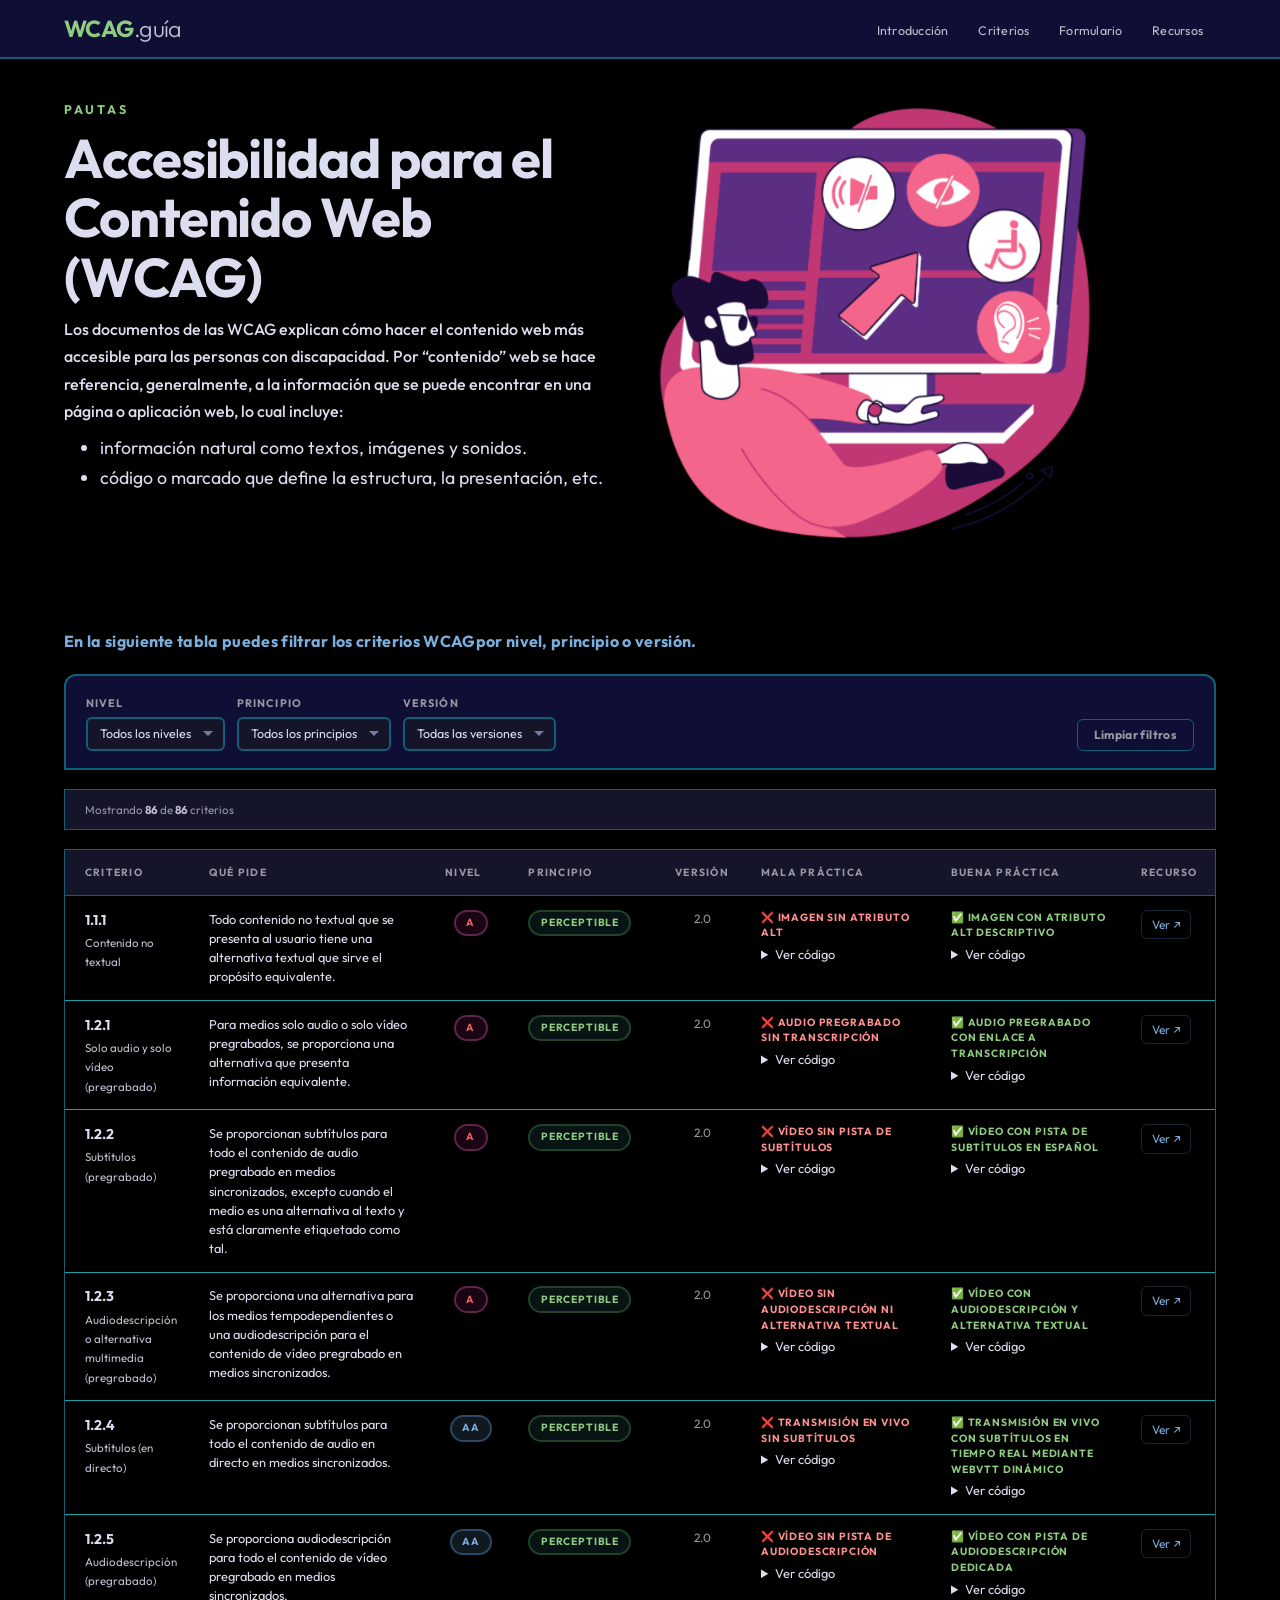
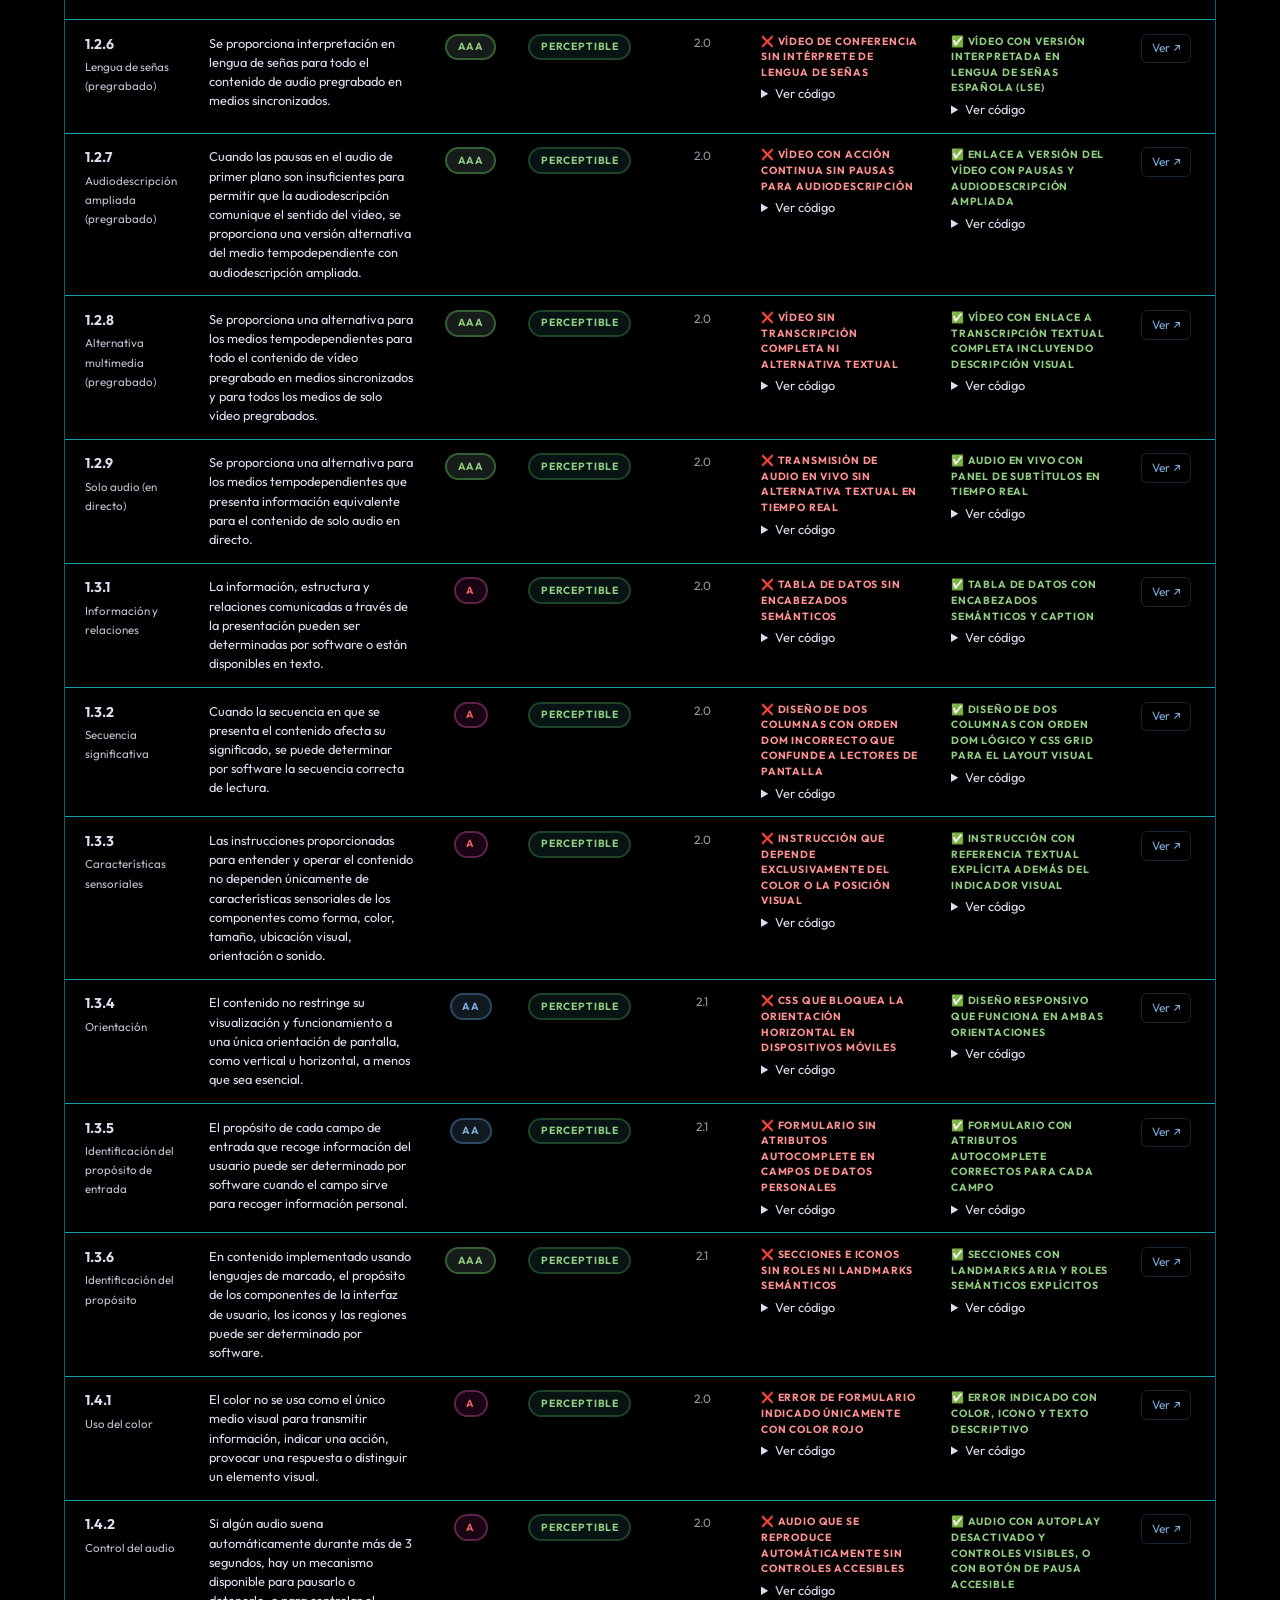
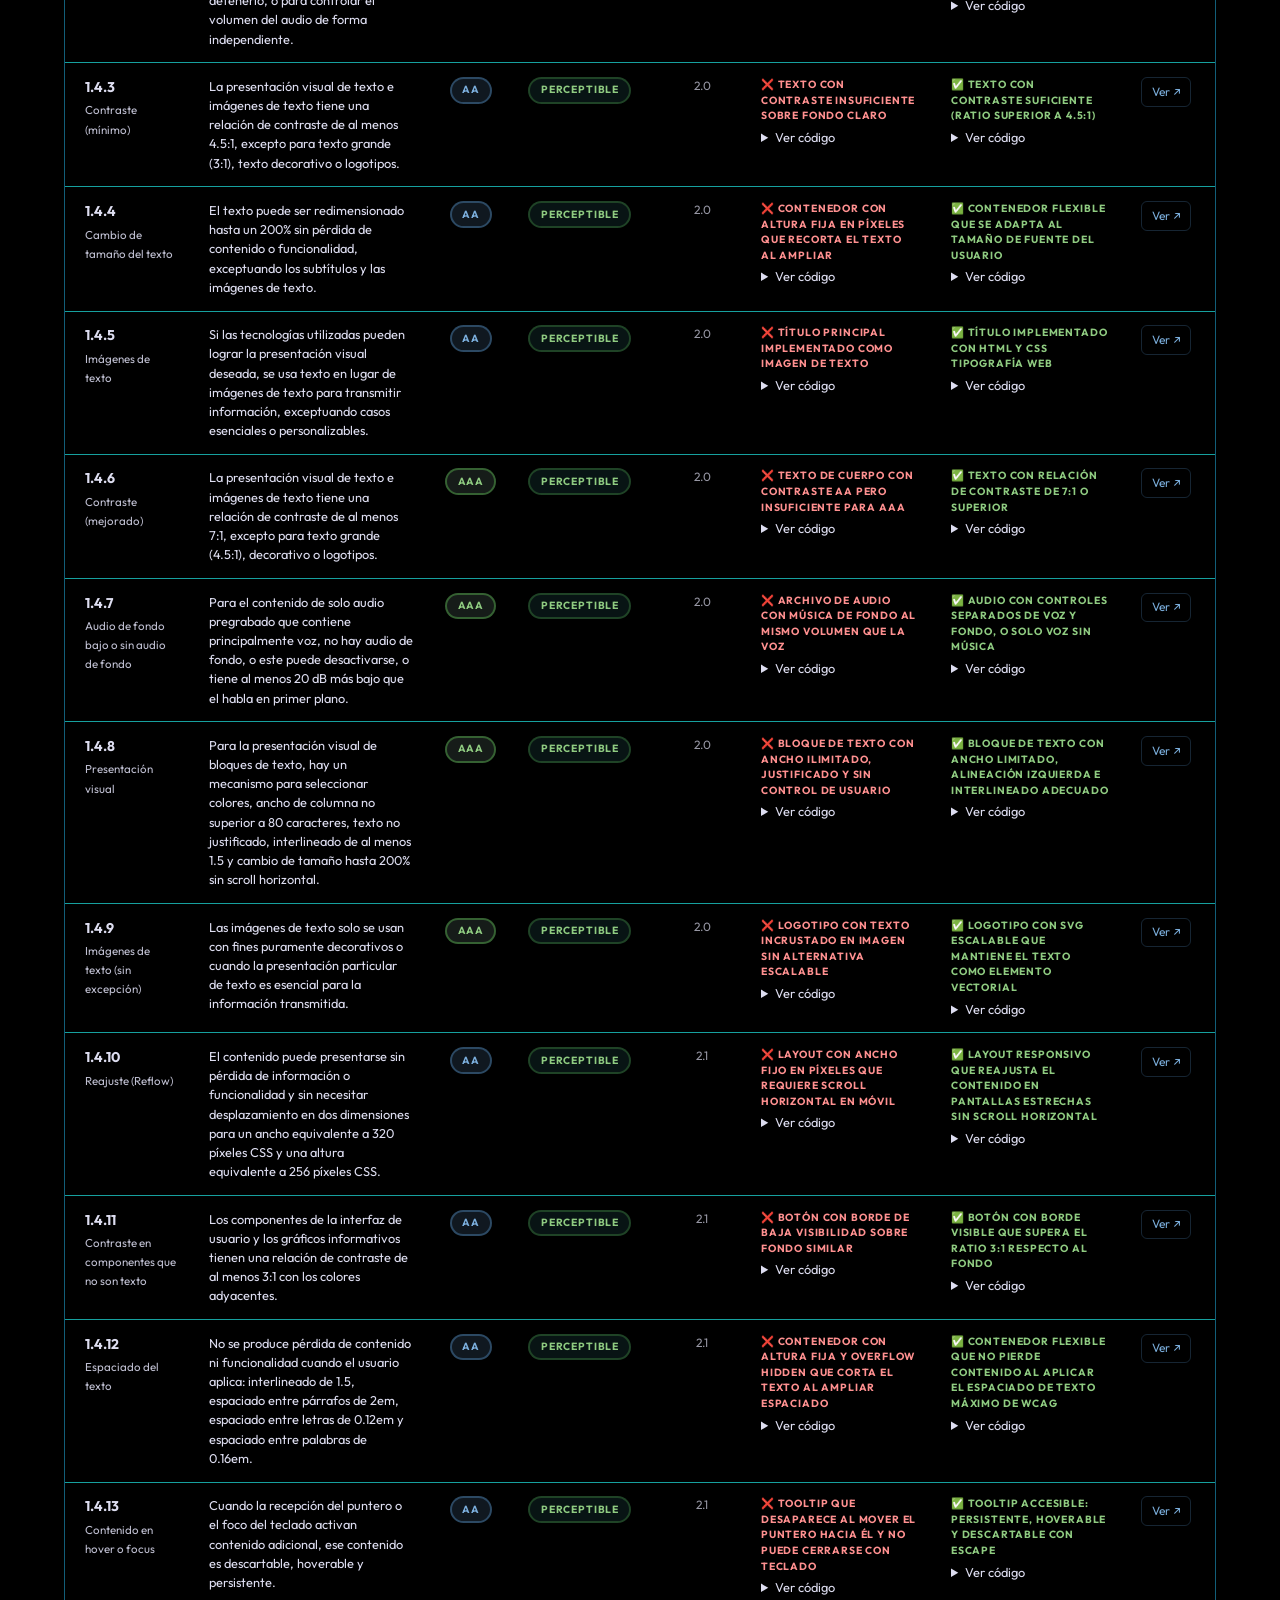
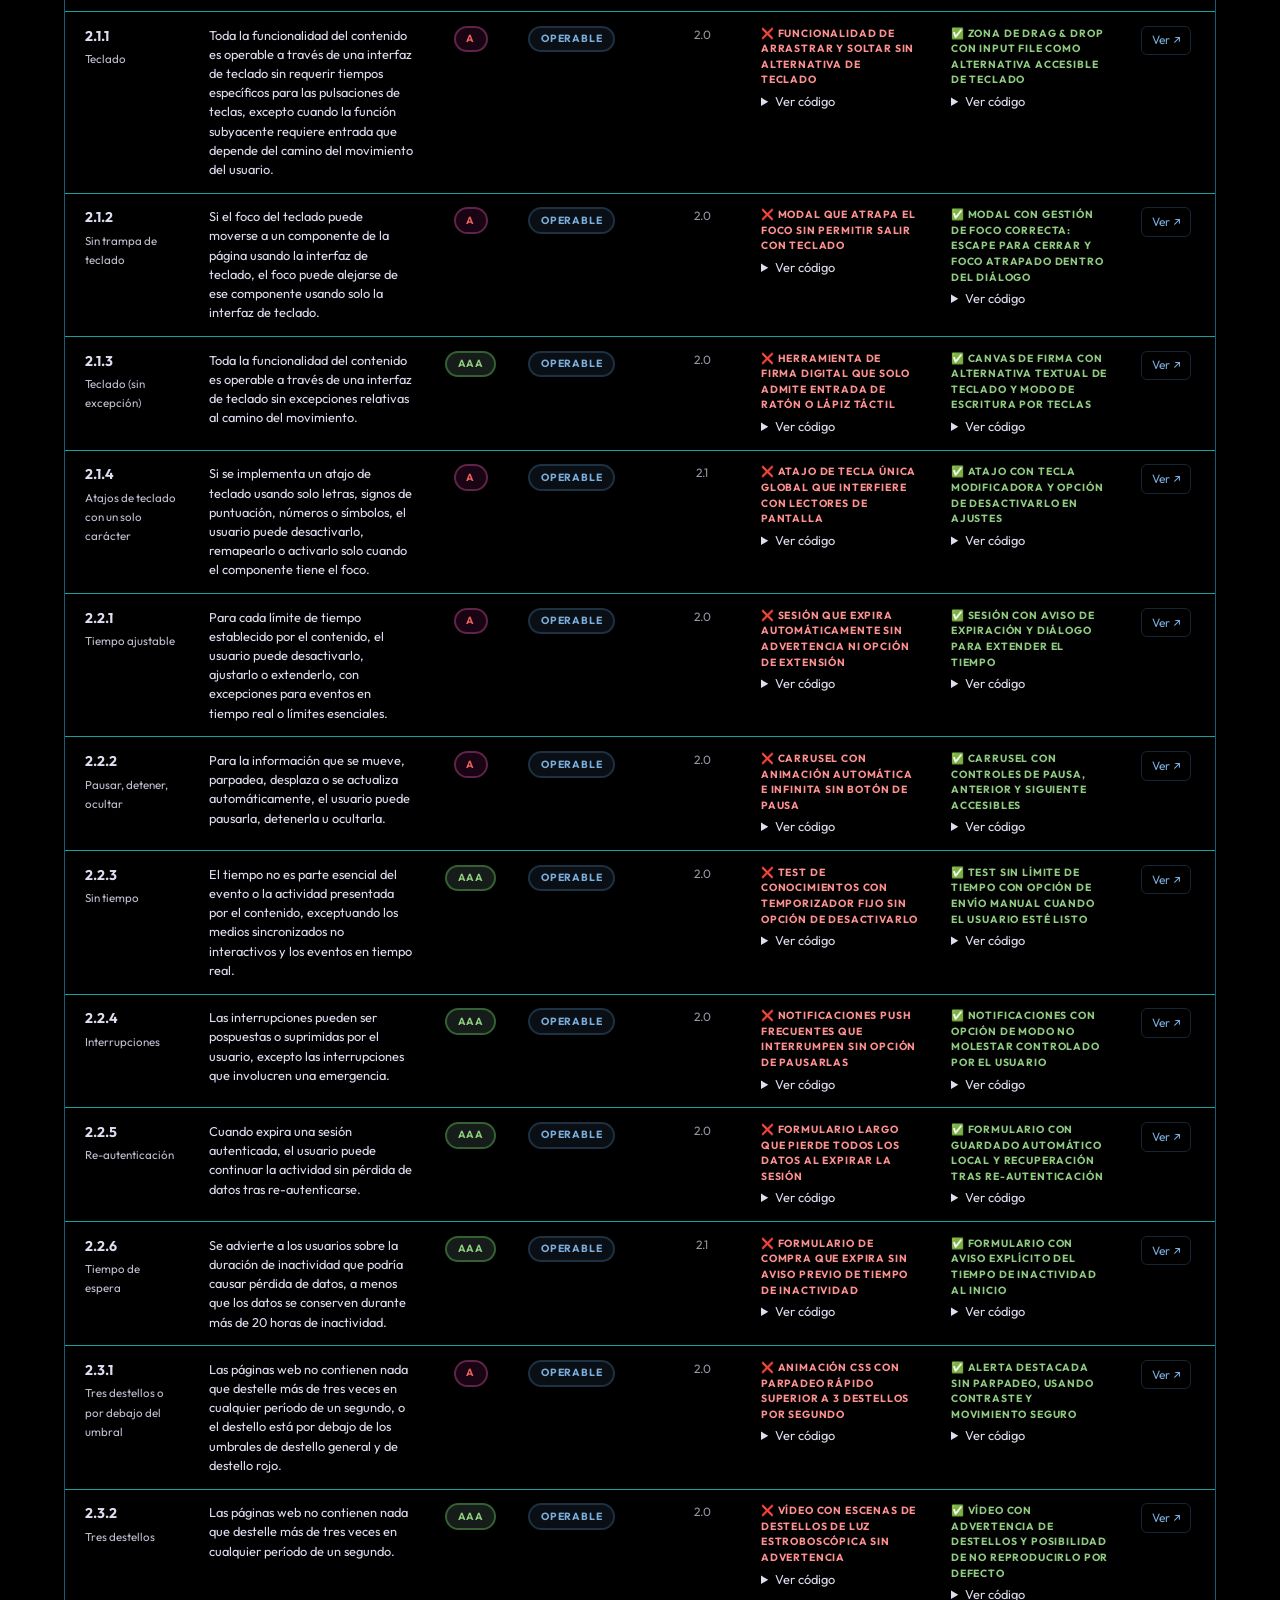
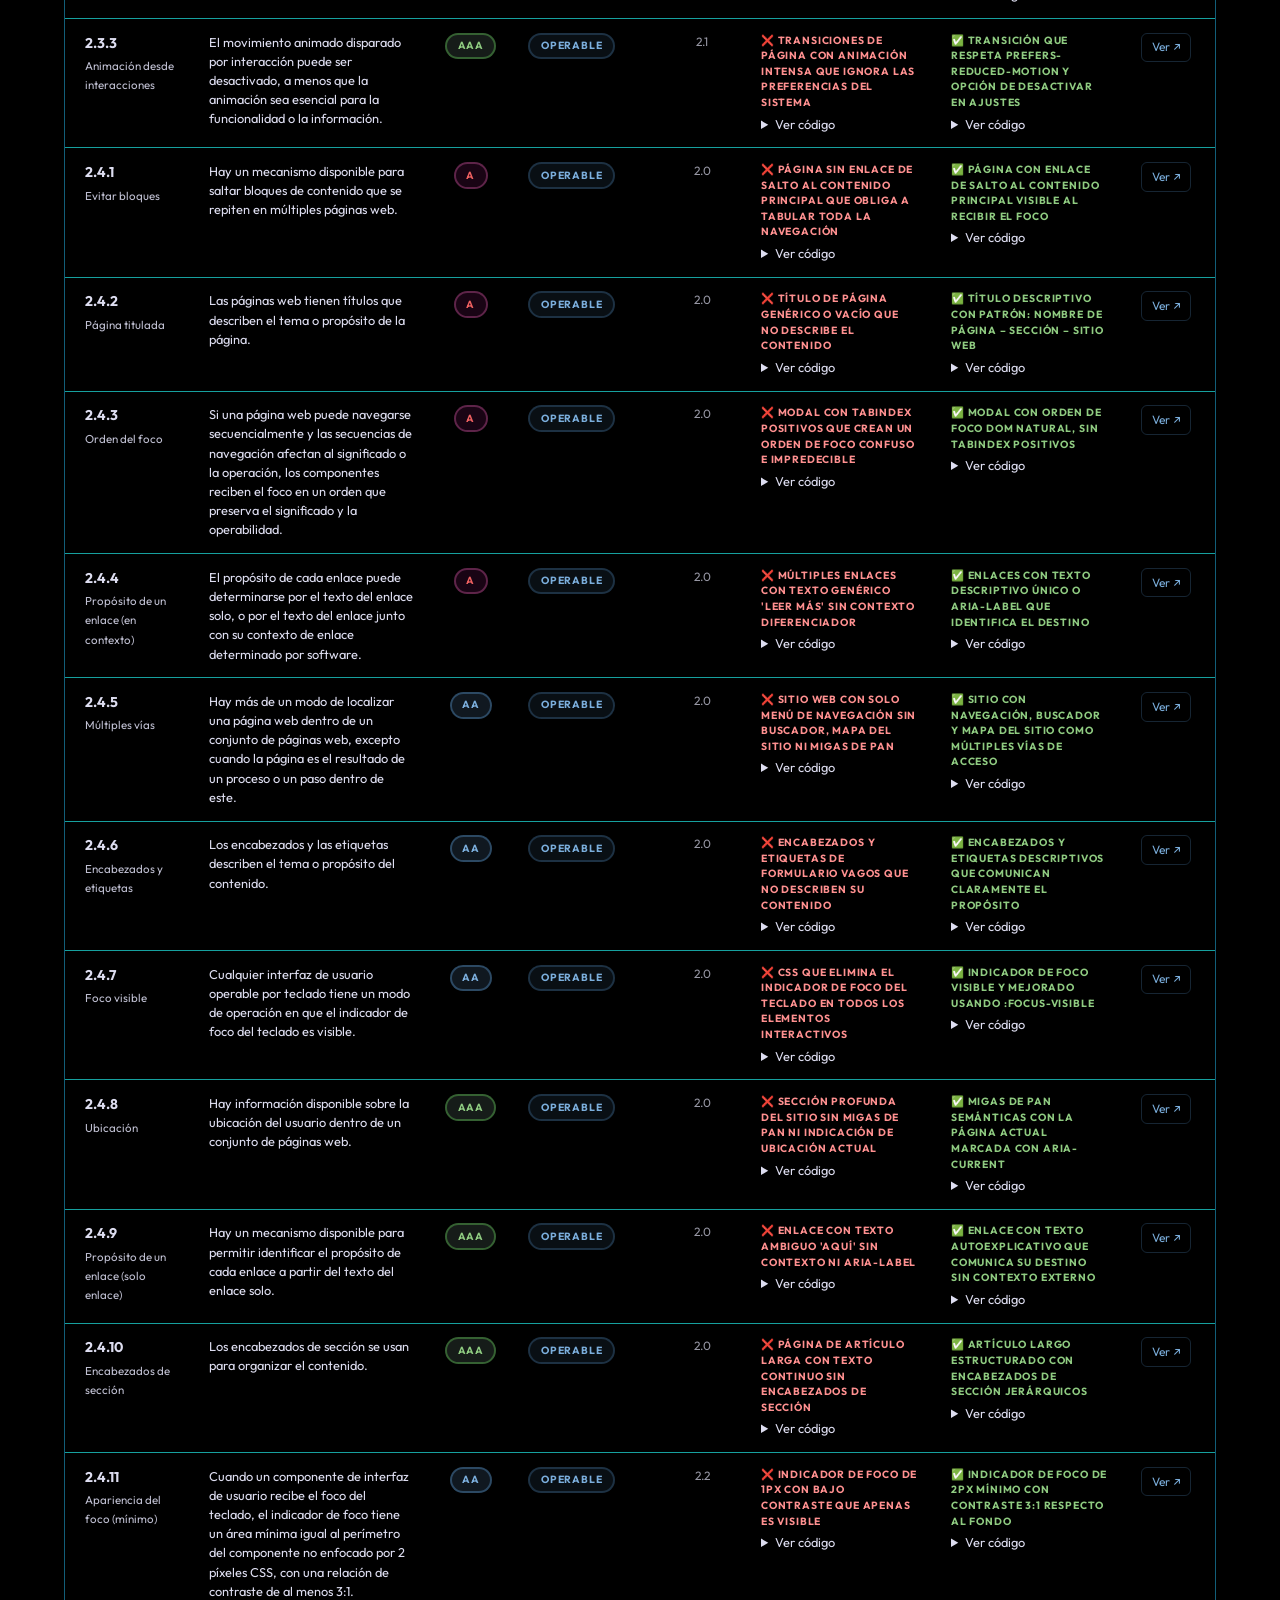
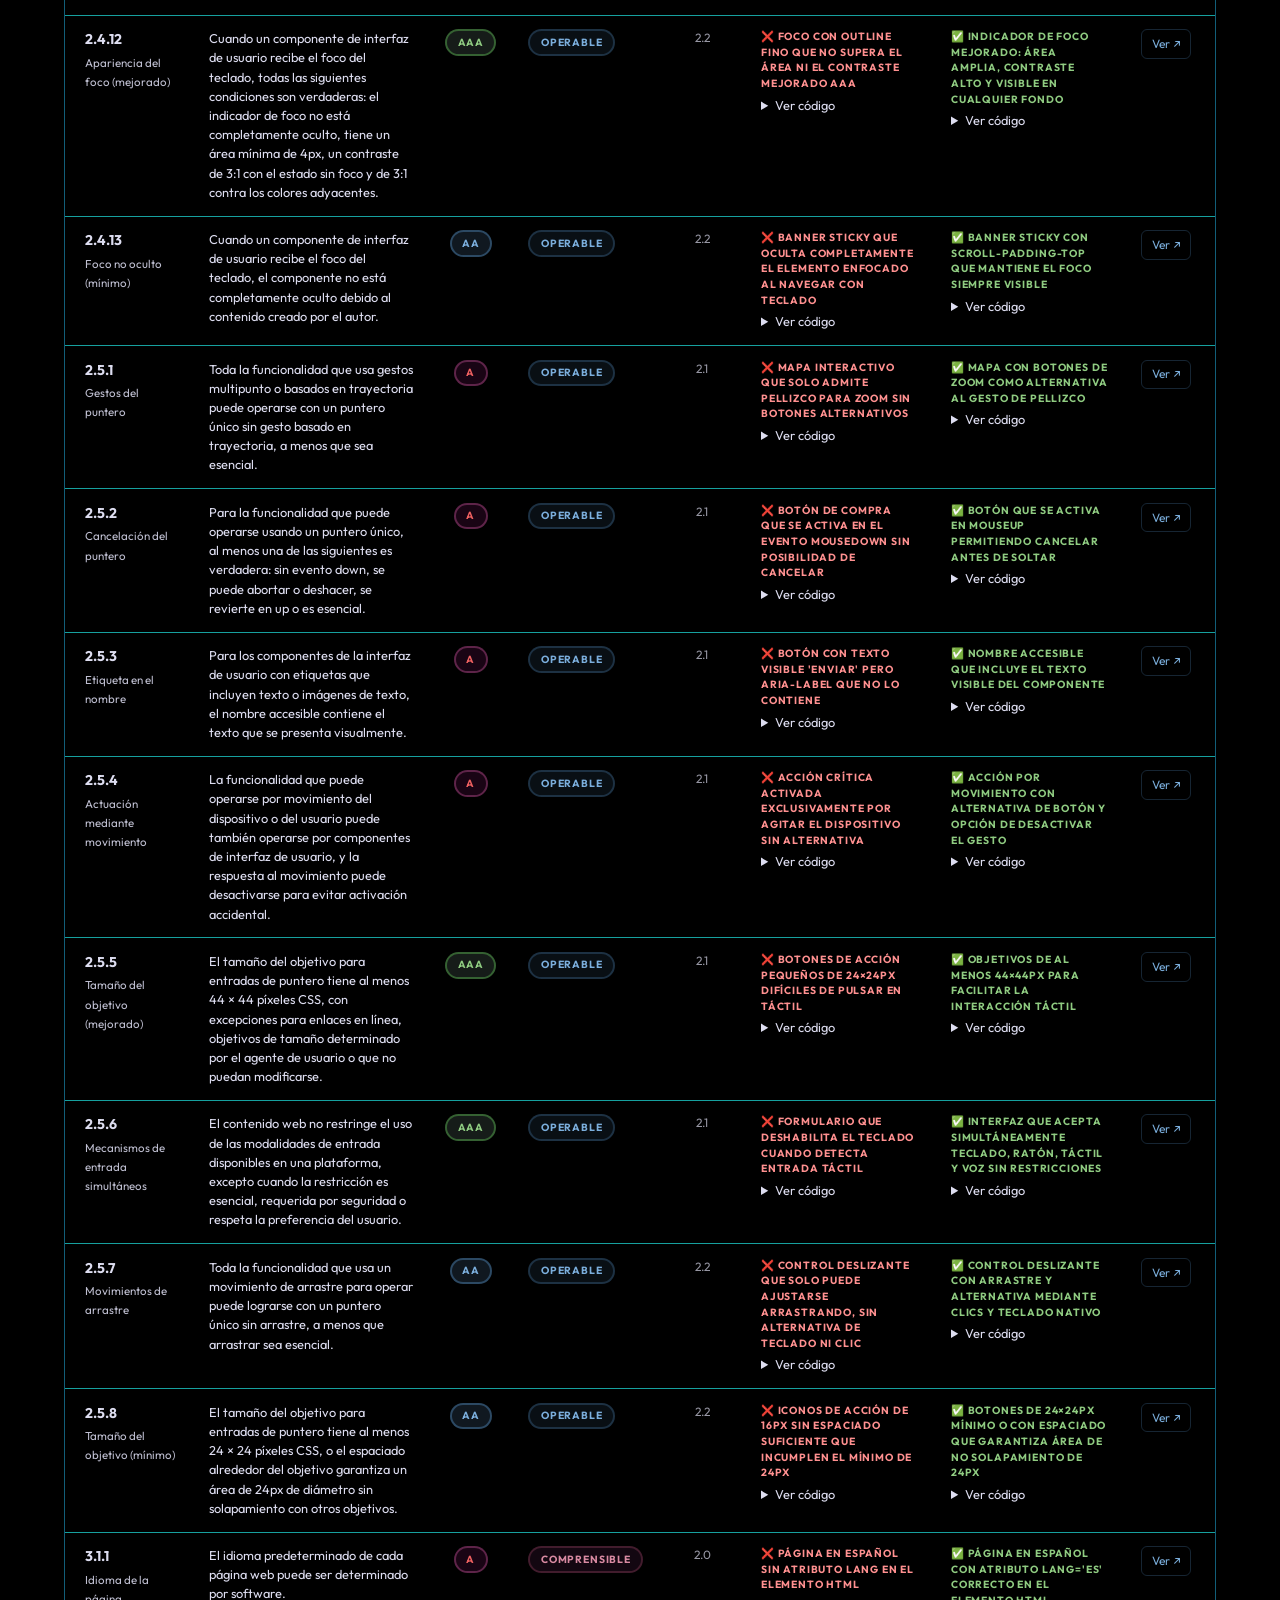
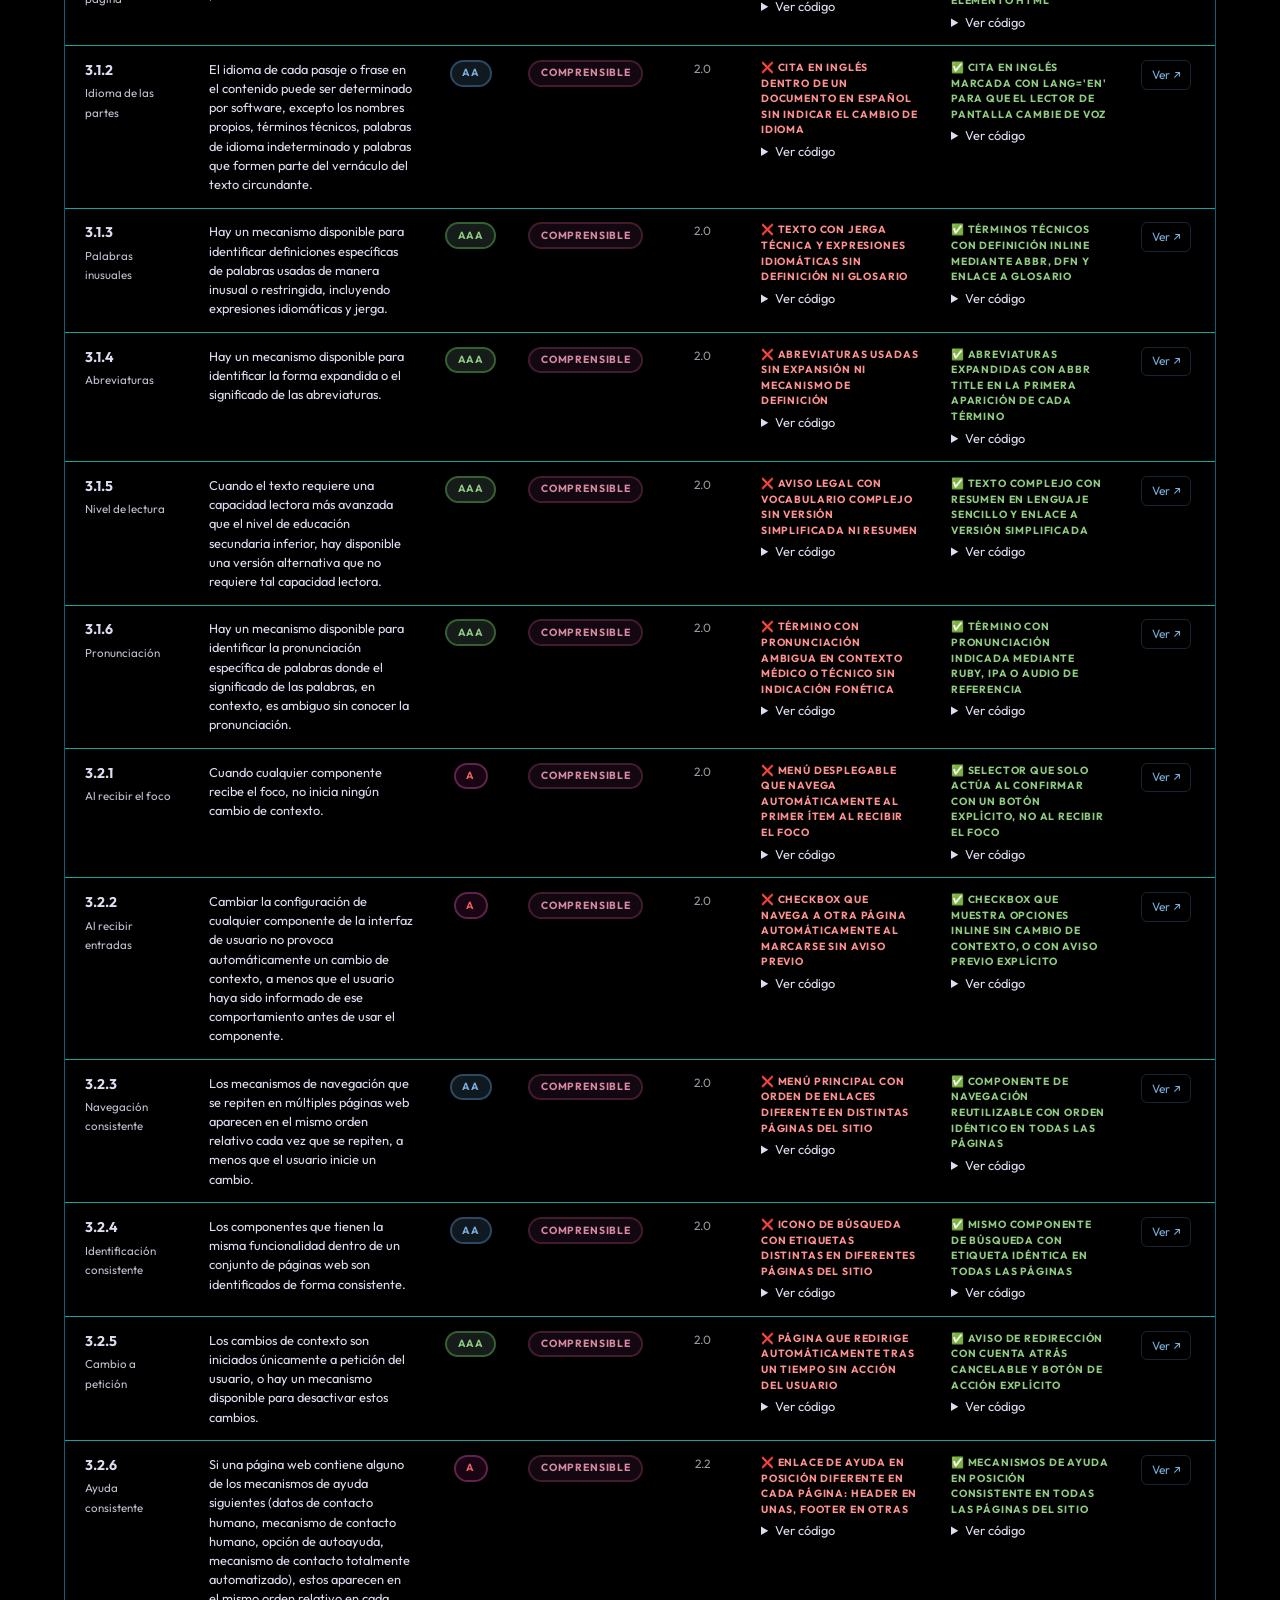
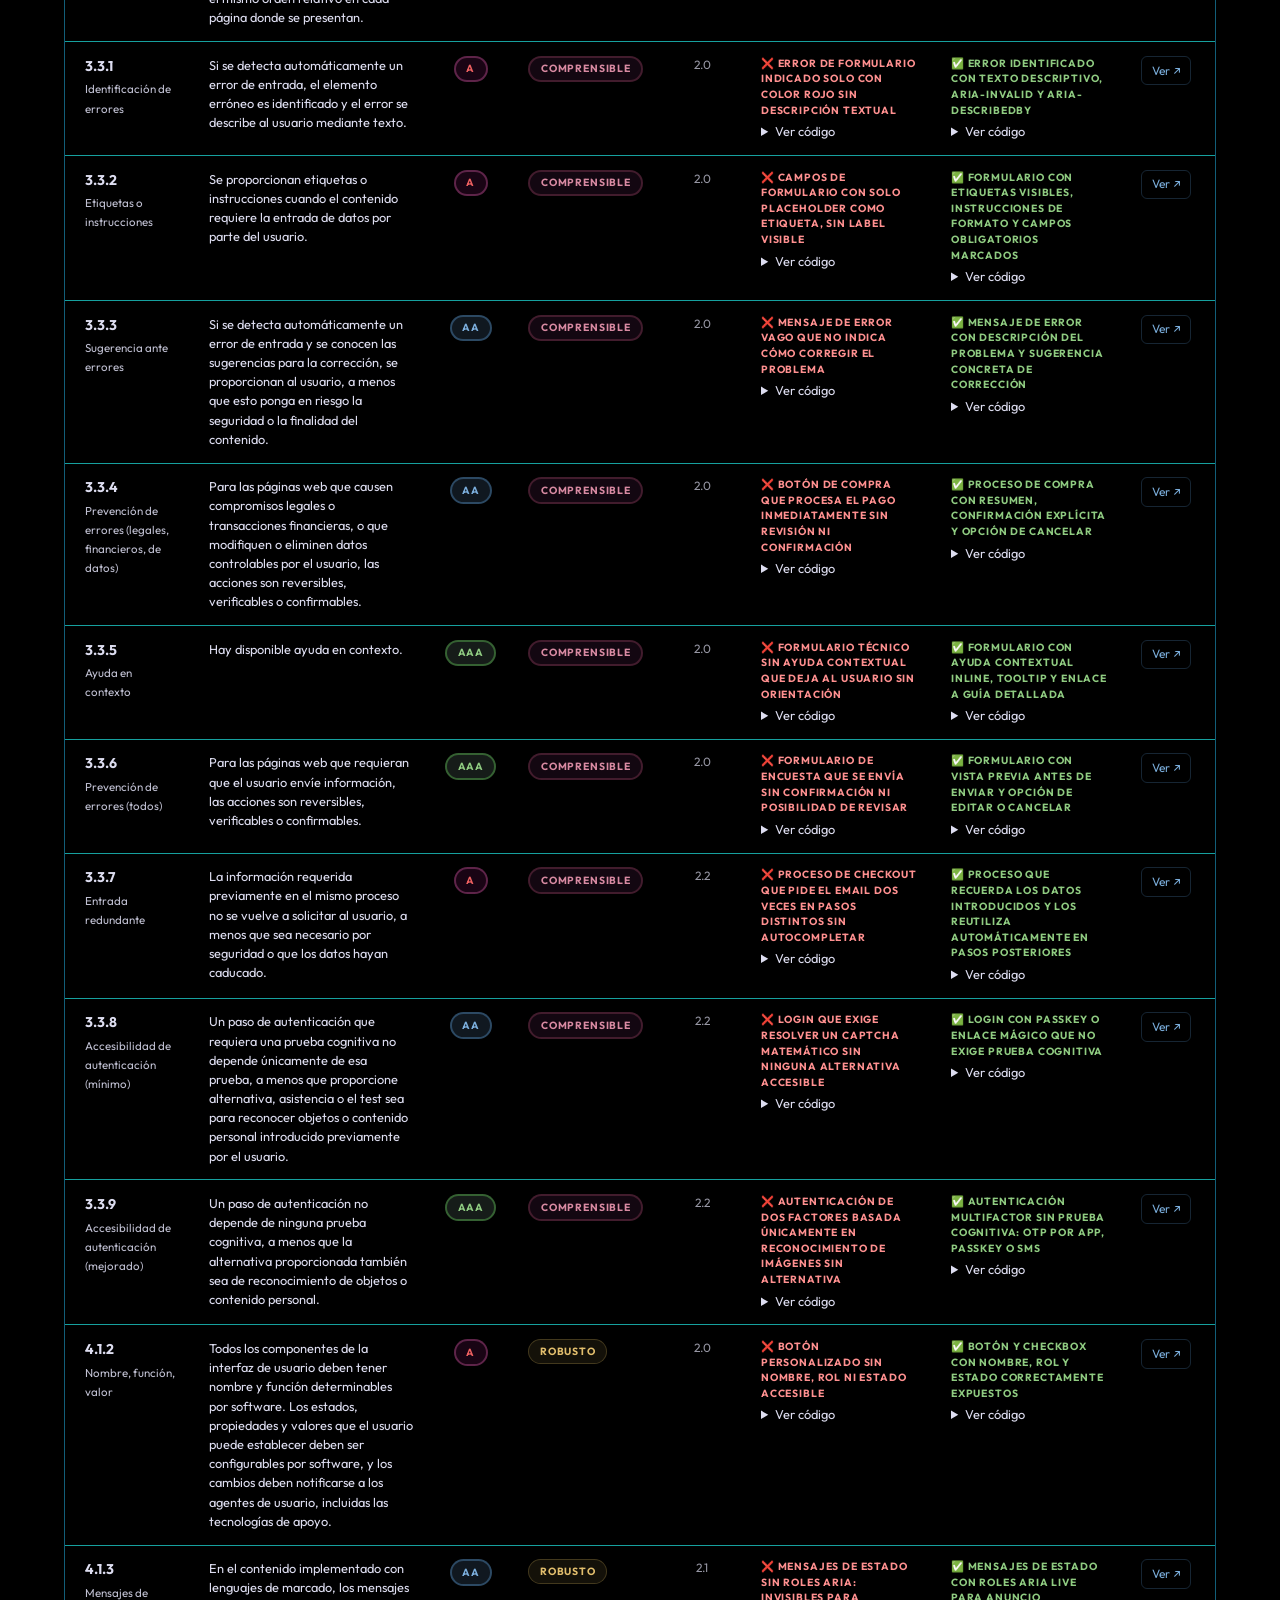
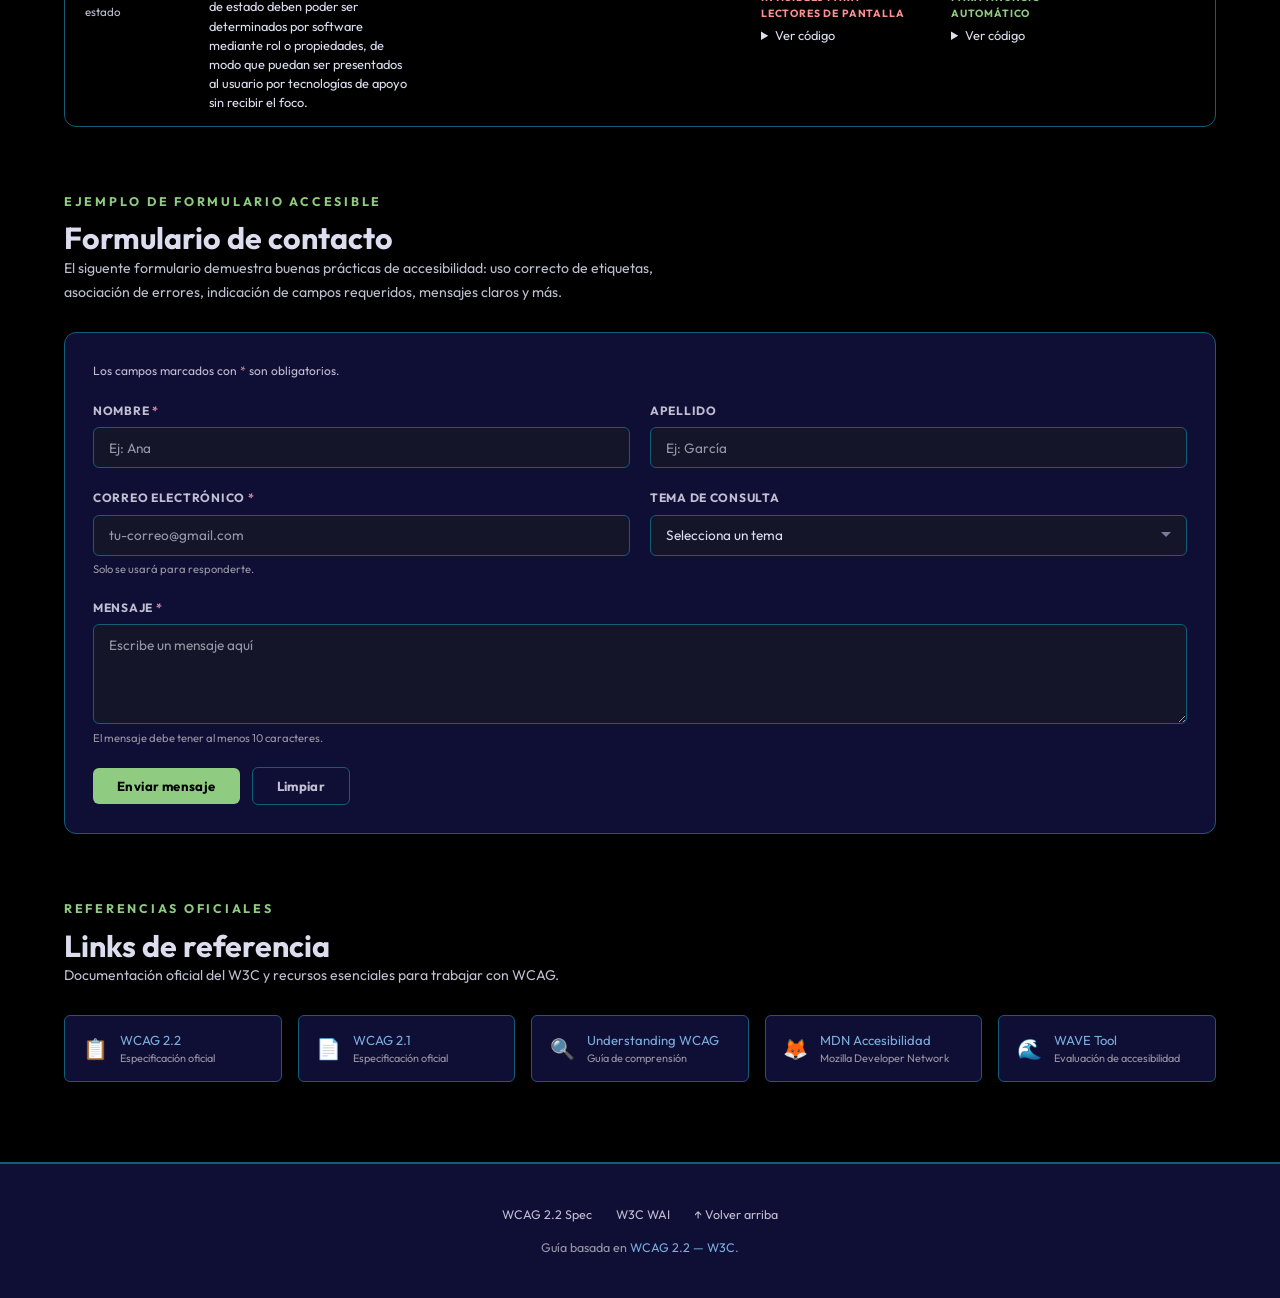
==== commit 05e5d75c: "Add introduction section for WCAG accessibility guidelines - Created a new HTML section to introduce" ====
--- a/index.html
+++ b/index.html
@@ -31,6 +31,7 @@
   <div id="slot-header"></div> 
 
   <main id="main-content">
+    <div id="slot-introducción"></div>
     <div id="slot-criterios"></div>
     <div id="slot-formulario"></div>
     <div id="slot-recursos"></div>
--- a/css/base.css
+++ b/css/base.css
@@ -152,7 +152,7 @@
 .skip-link:focus {
   top: 1rem;
   outline: 3px solid var(--accent2);   /* Para que sirve*/
-  outline-offset: 3px;
+  outline-offset: 3px;  /* Sirve para: separar el borde del texto para mayor legibilidad */
   text-decoration: none;
 }
 
--- a/css/layout.css
+++ b/css/layout.css
@@ -18,7 +18,7 @@
   align-items: center;
   justify-content: space-between;
   gap: 1rem;
-  flex-wrap: wrap;
+  flex-wrap: wrap;  /* Para que el logo y nav se acomoden en pantallas pequeñas. */
 }
 
 .site-logo {
@@ -68,6 +68,27 @@
   display: flex;
   flex-direction: column;
   gap: 4rem;
+}
+
+/* ── Introduction ── */
+.container-introduction {
+  display: flex;
+  gap: 1.5rem; 
+}
+
+.left, .right {
+  /* width: 50%; */
+  flex: 1; /* hace que ambos divs se repartan el espacio disponible por igual. */
+  justify-content: center;
+}
+
+.intro-image{
+  width: 80%;
+  height: auto;
+}
+
+.intro-list {
+  margin-left: 2.25rem;
 }
 
 /* ── Section ── */
--- a/css/components.css
+++ b/css/components.css
@@ -201,7 +201,7 @@
 /* ── Resource links grid ── */
 .links-grid {
   display: grid;
-  grid-template-columns: repeat(auto-fill, minmax(210px, 1fr));
+  grid-template-columns: repeat(auto-fill, minmax(210px, 1fr)); /* Sirve para: adaptar el número de columnas al ancho disponible, con un mínimo de 210px por columna. */
   gap: 1rem;
 }
 
@@ -226,7 +226,7 @@
 }
 .resource-link:focus-visible {
   outline: 2px solid var(--accent2);
-  outline-offset: 3px;
+  outline-offset: 3px;  /* Sirve para: separar el borde del texto para mayor legibilidad */
 }
 .resource-link .r-icon {
   font-size: 1.25rem;
--- a/css/table.css
+++ b/css/table.css
@@ -65,7 +65,7 @@
   padding: .6rem 1.25rem;
   background: var(--surface2);
   border: 1px solid var(--border);
-  border-bottom: none;
+  /* border-bottom: none; */
   font-size: .72rem;
   color: var(--text-dim);
 }
@@ -81,7 +81,7 @@
 /* ── Table ── */
 .criteria-table {
   width: 100%;
-  border-collapse: collapse;
+  border-collapse: collapse; /* Sirve para: eliminar el espacio entre bordes de celdas, creando un aspecto más limpio. */
   font-size: .8rem;
 }
 
@@ -158,7 +158,10 @@
   background: rgba(110,184,255,.07);
   text-decoration: none;
 }
-.wcag-ext-link:focus-visible { outline: 2px solid var(--accent2); outline-offset: 2px; }
+.wcag-ext-link:focus-visible { 
+  outline: 2px solid var(--accent2); 
+  outline-offset: 2px; 
+}
 
 /* ── No results ── */
 .no-results {
